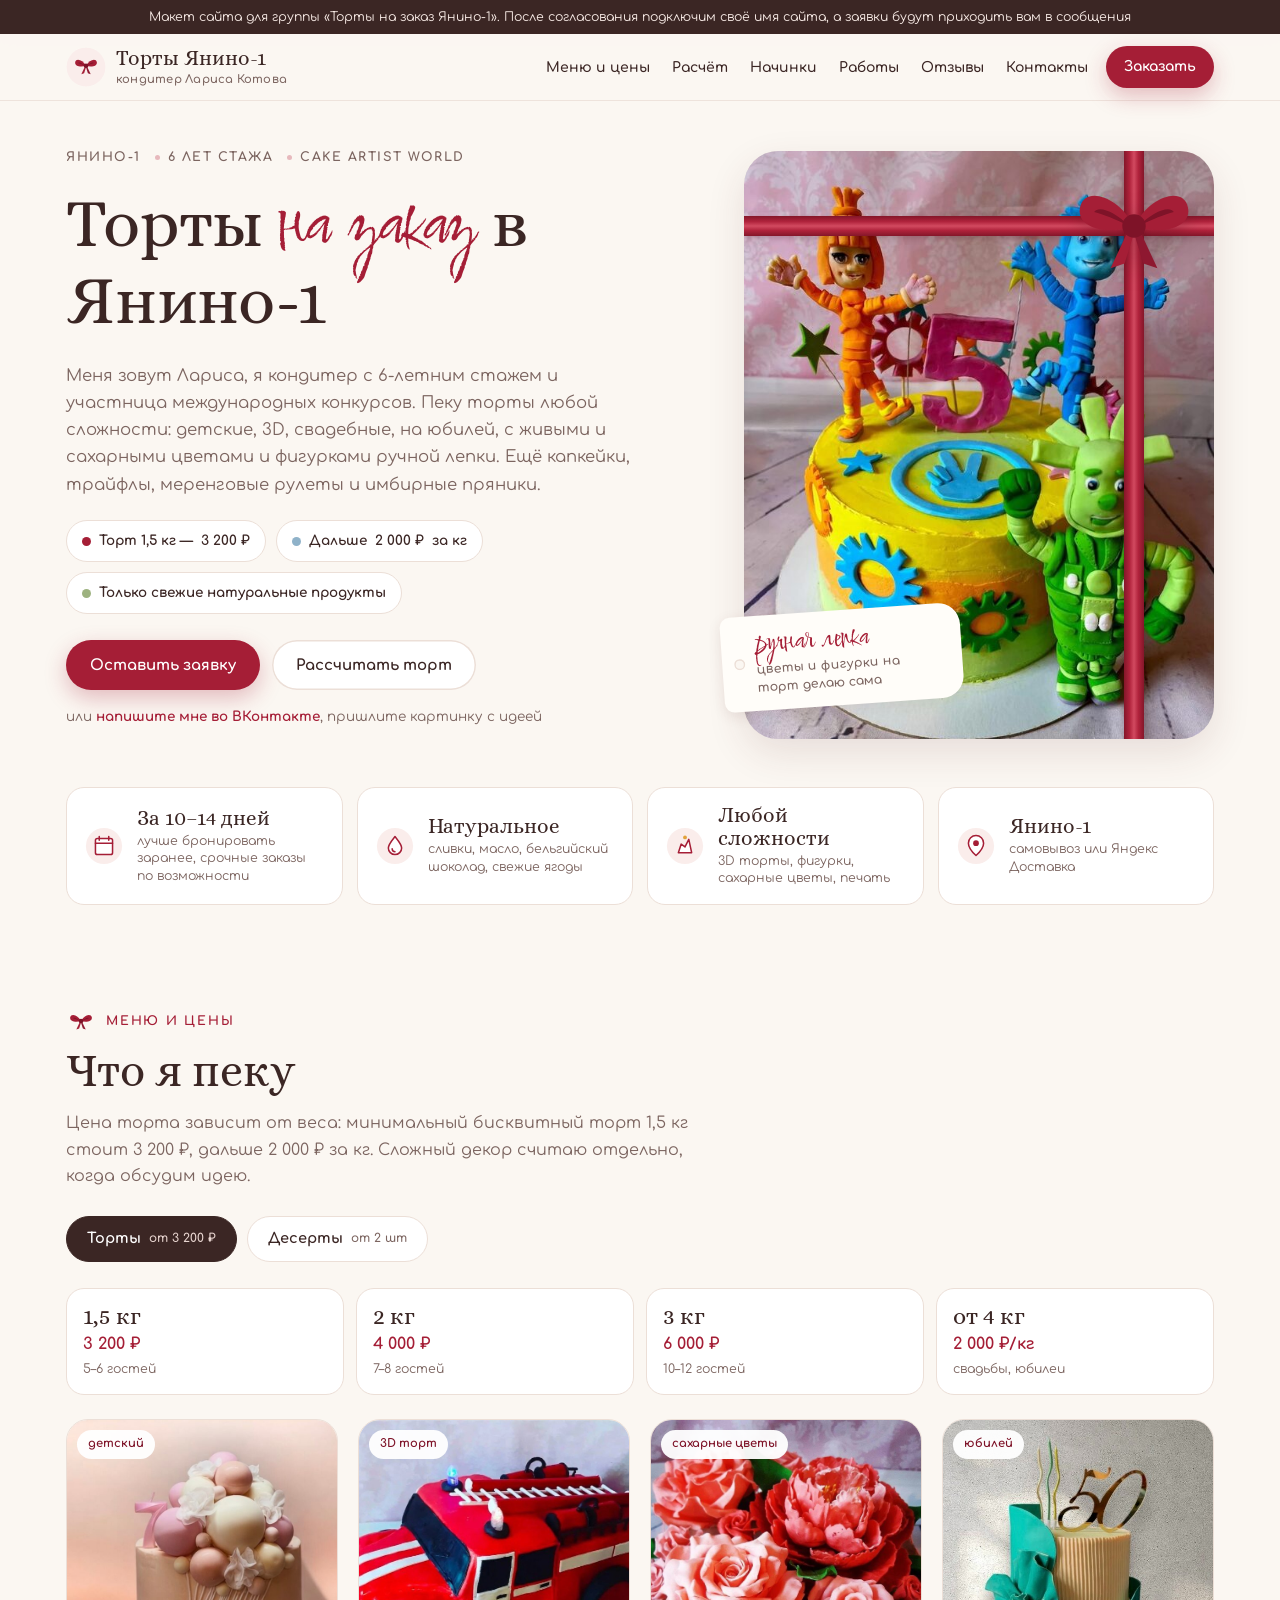
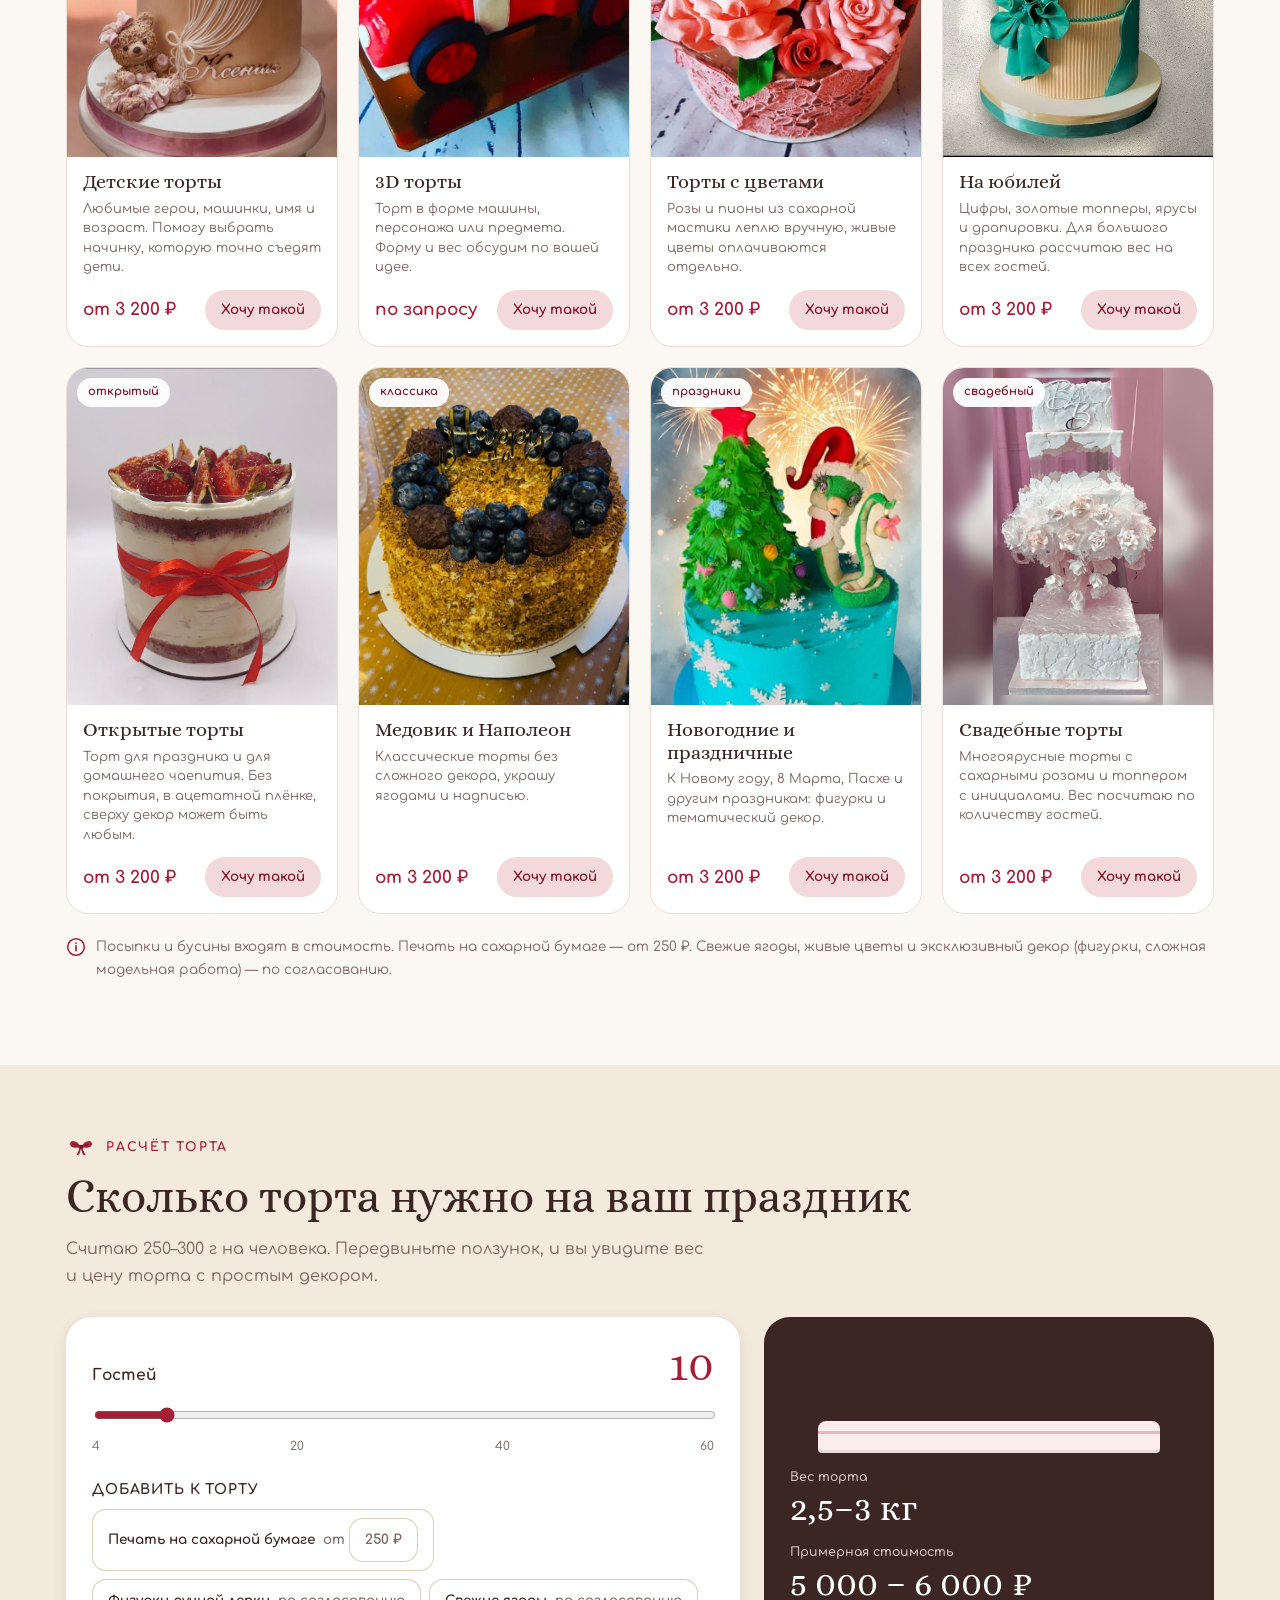
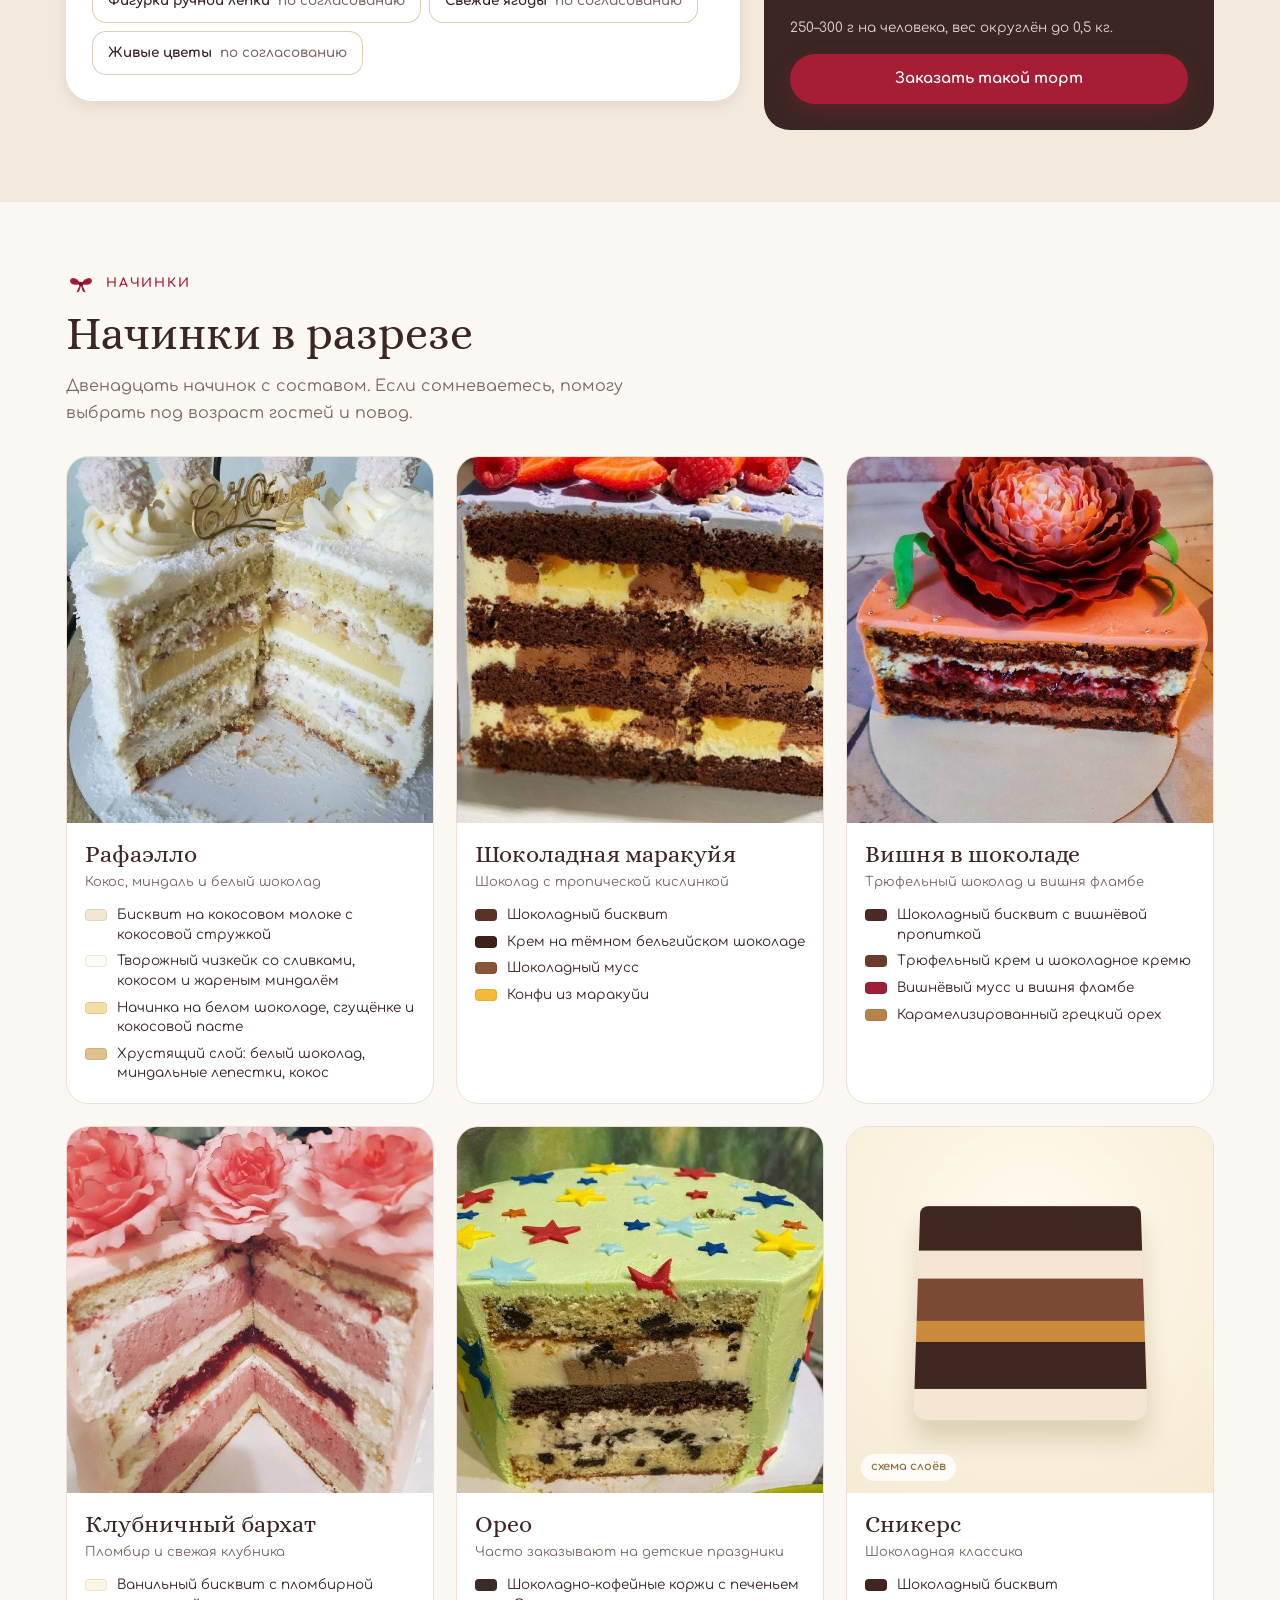
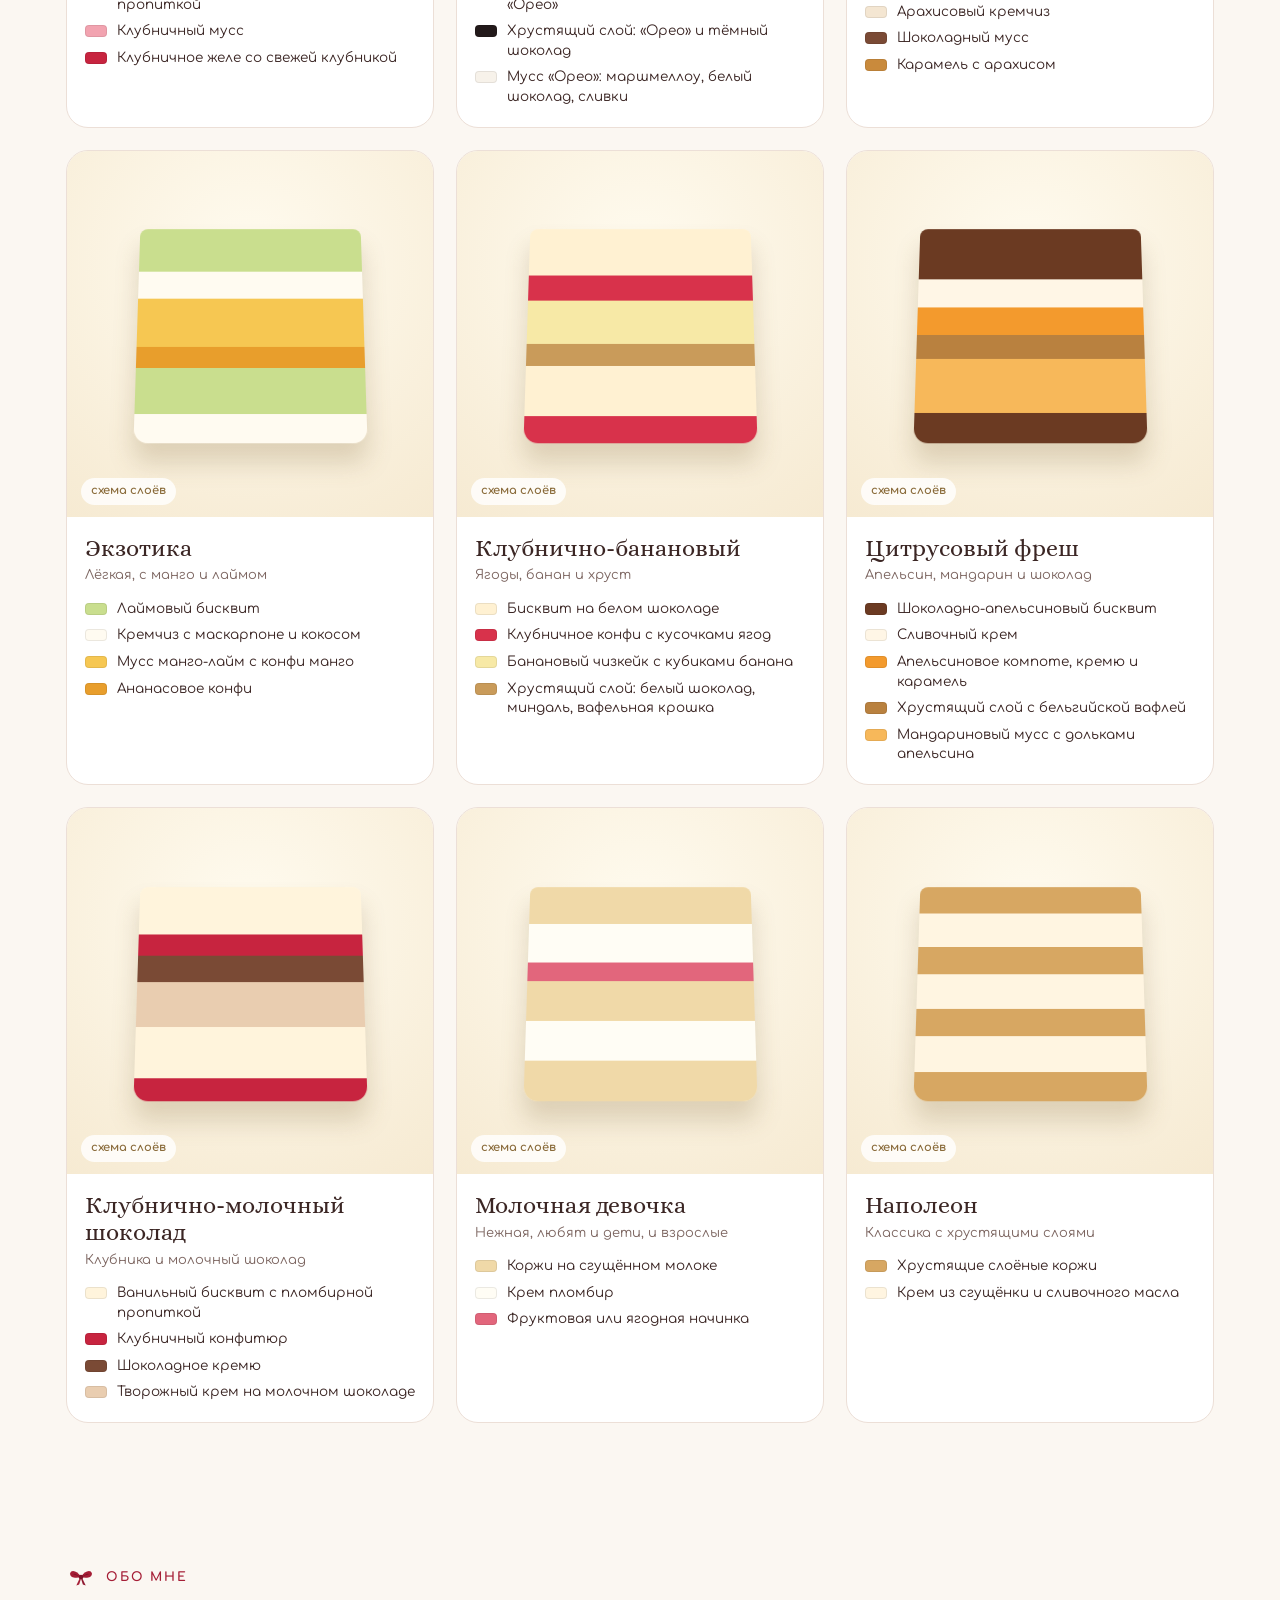
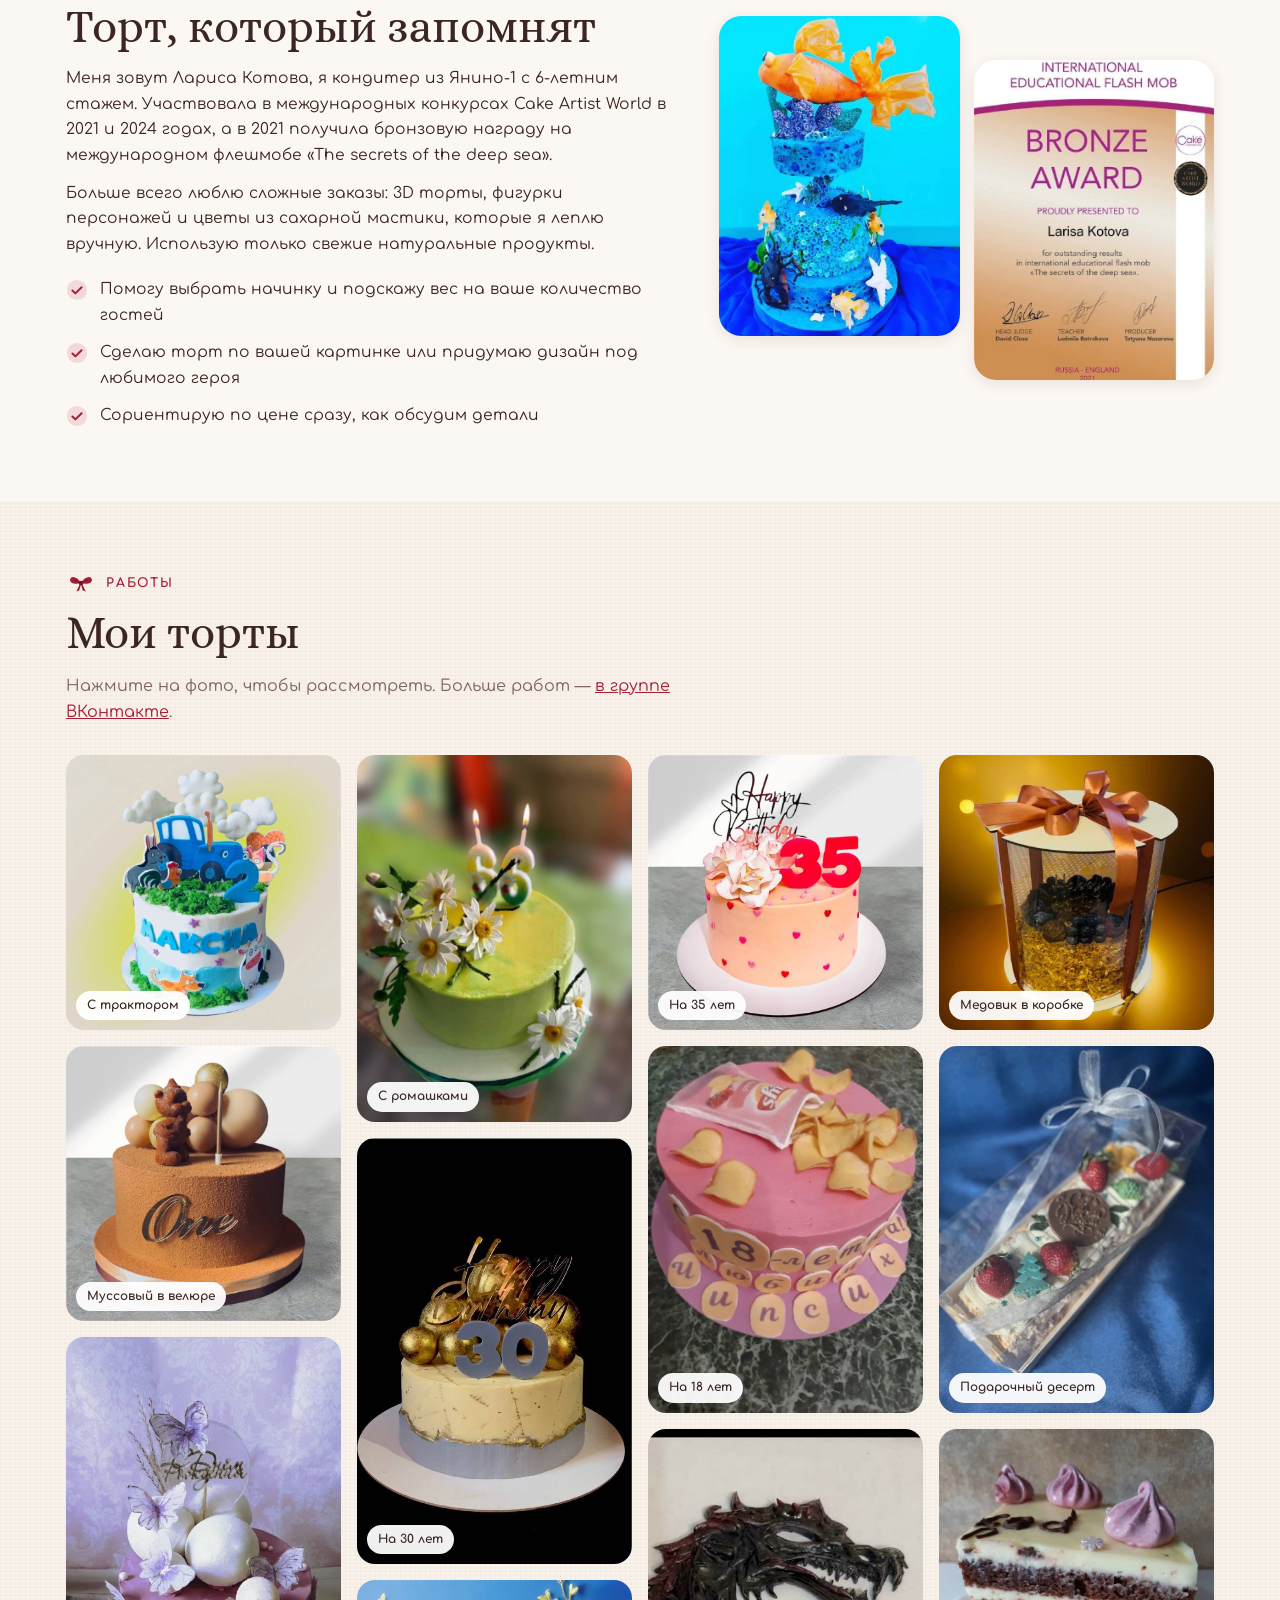
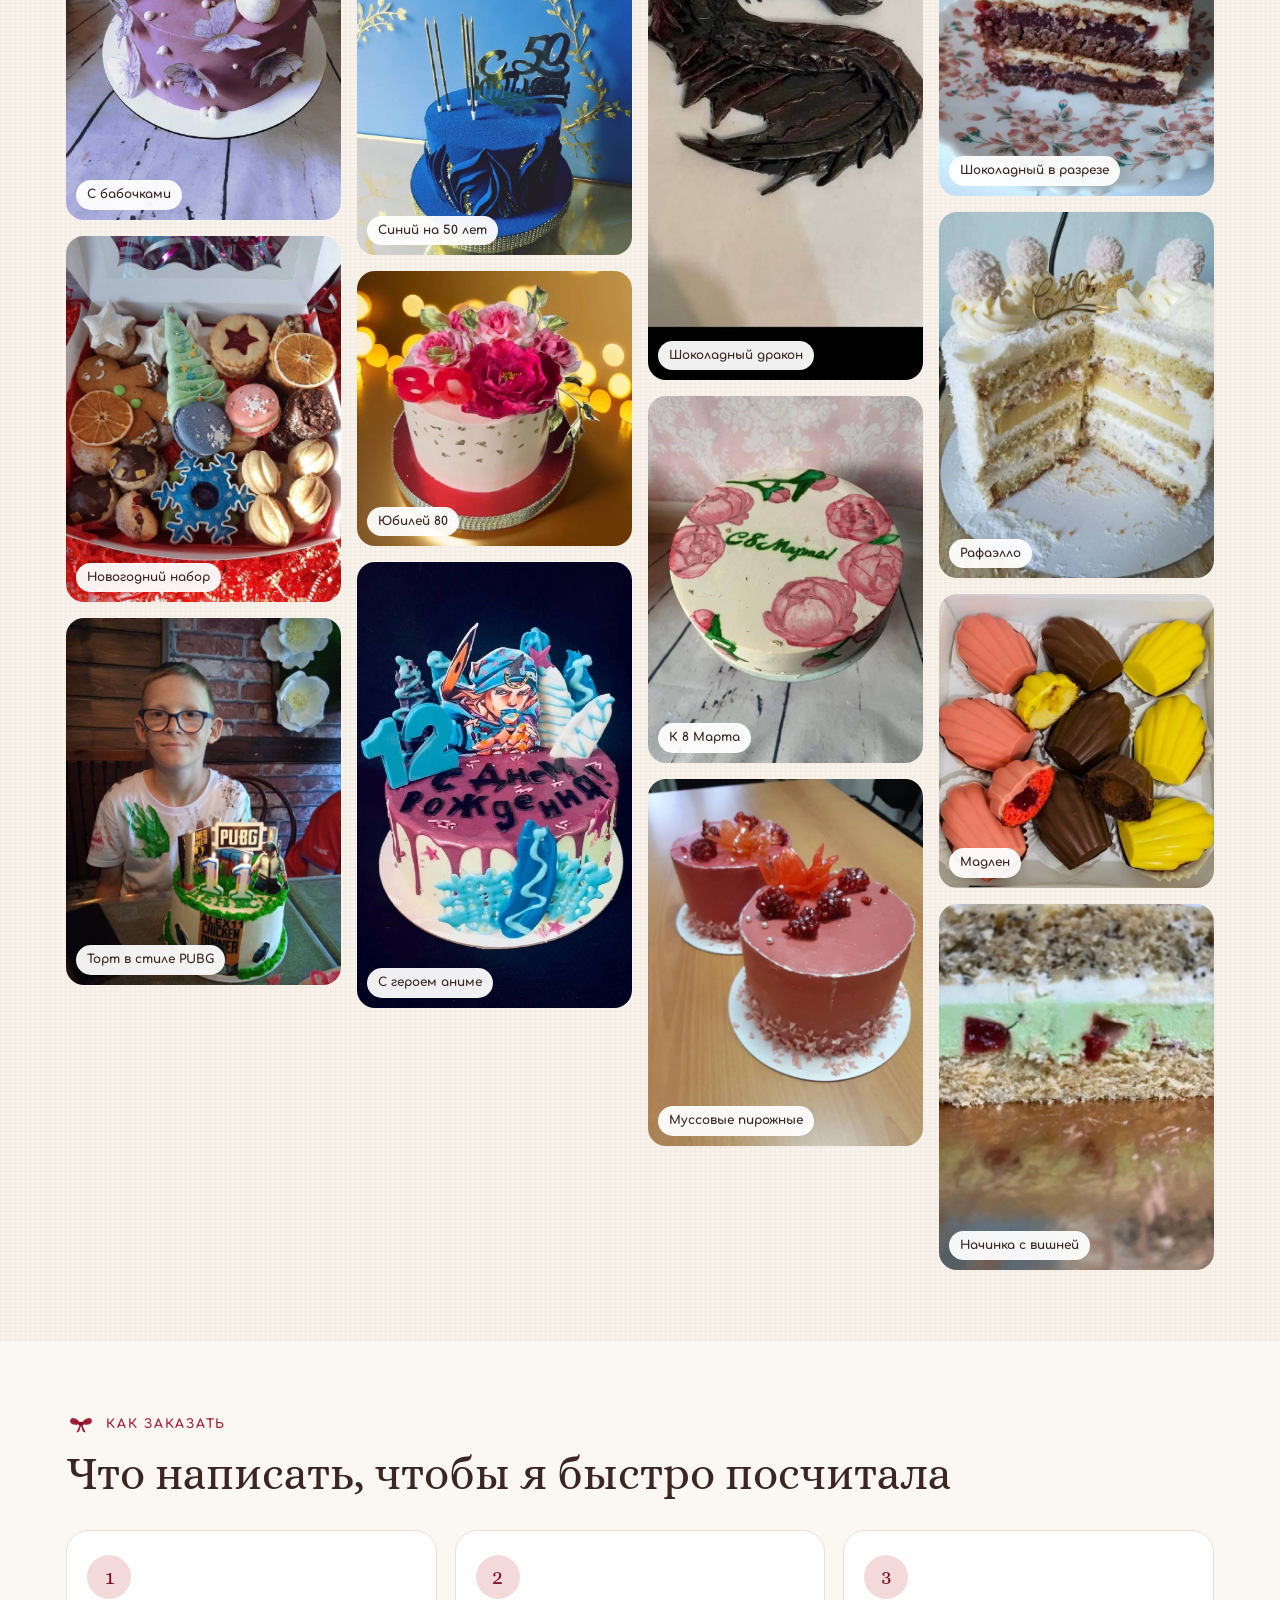
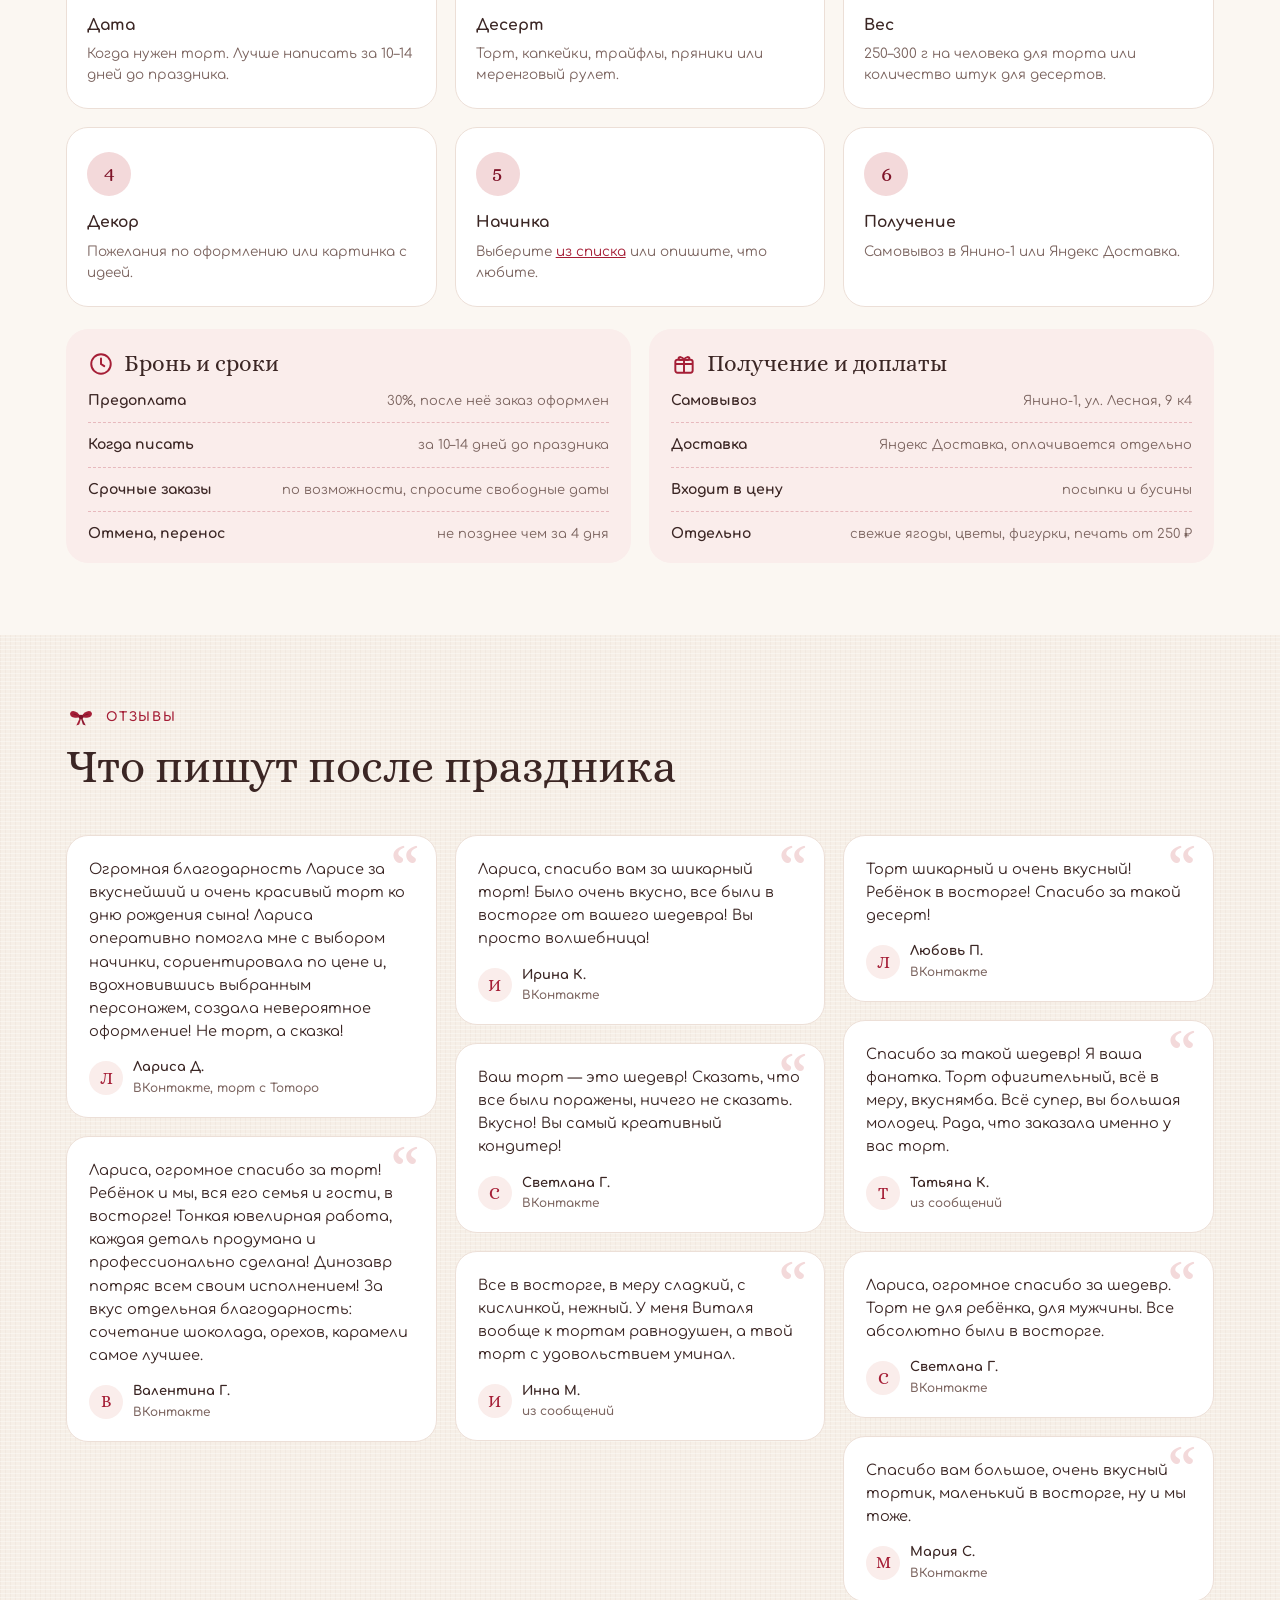
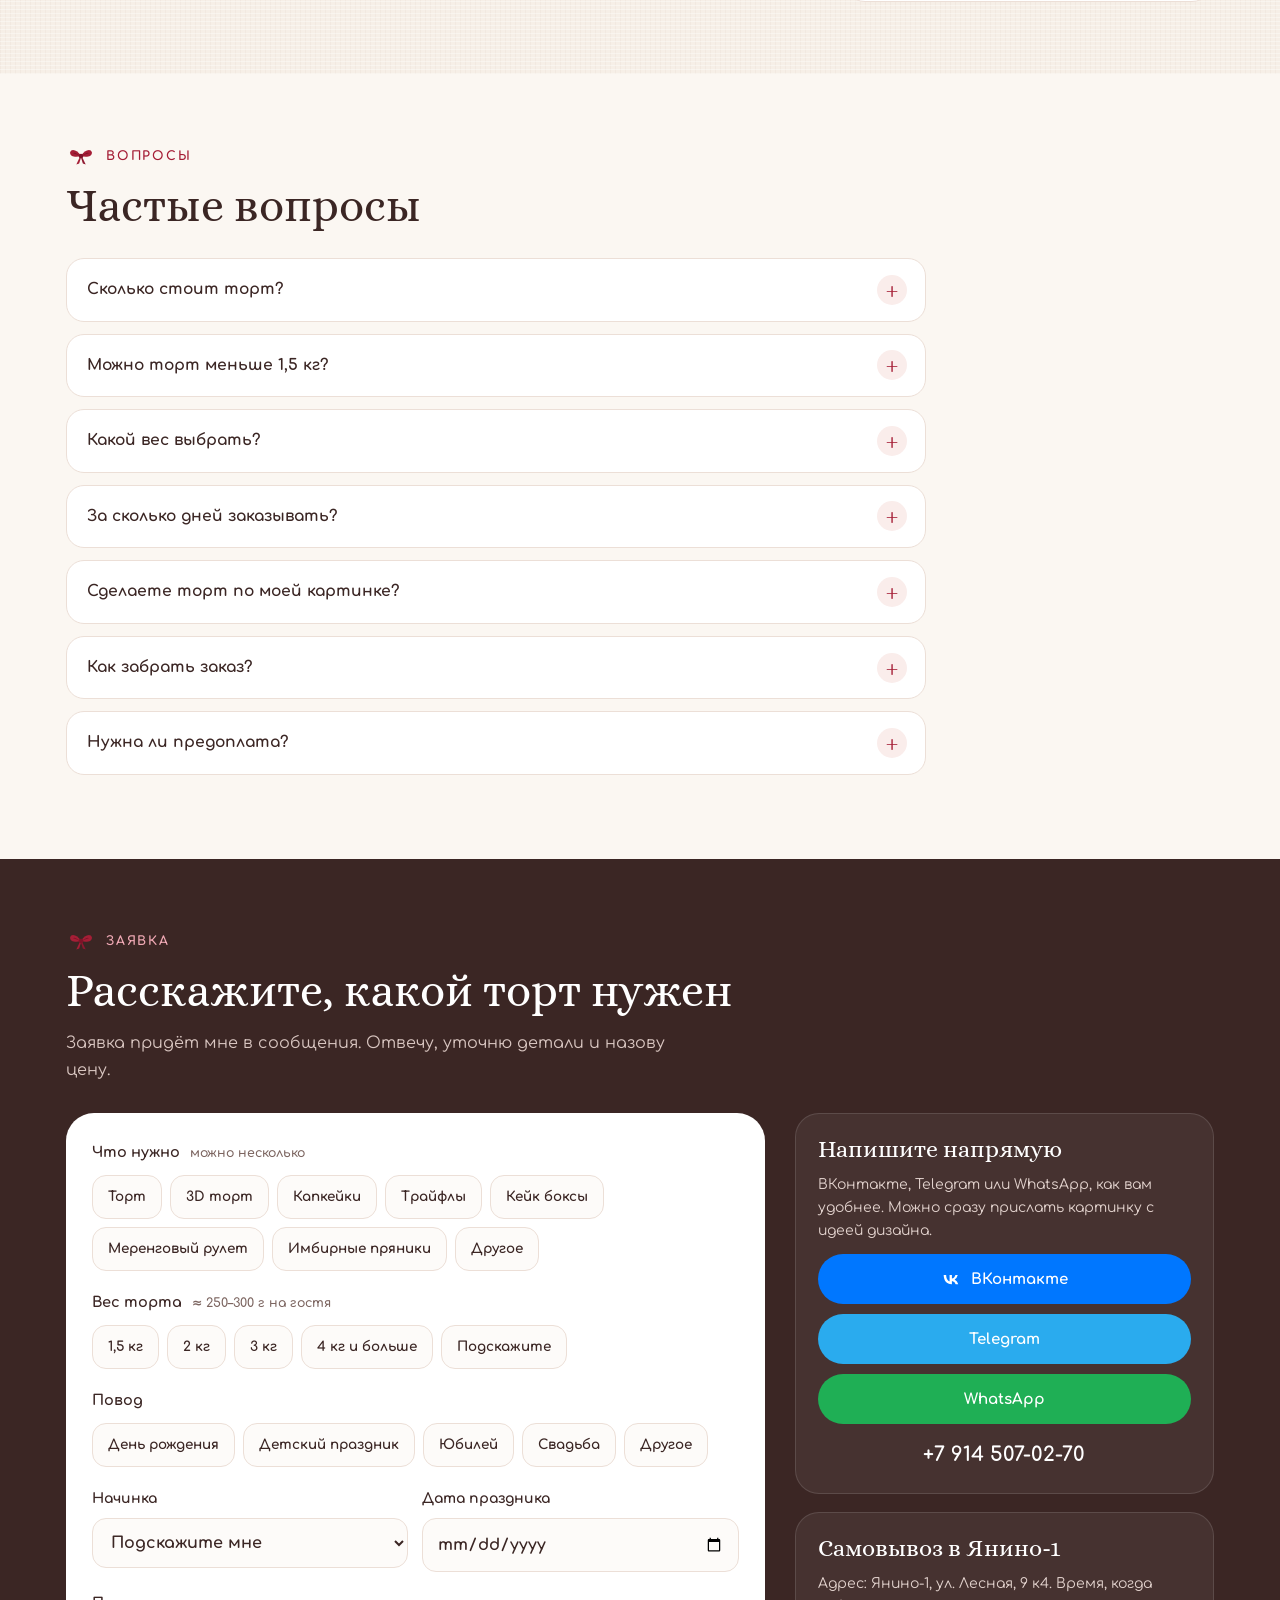
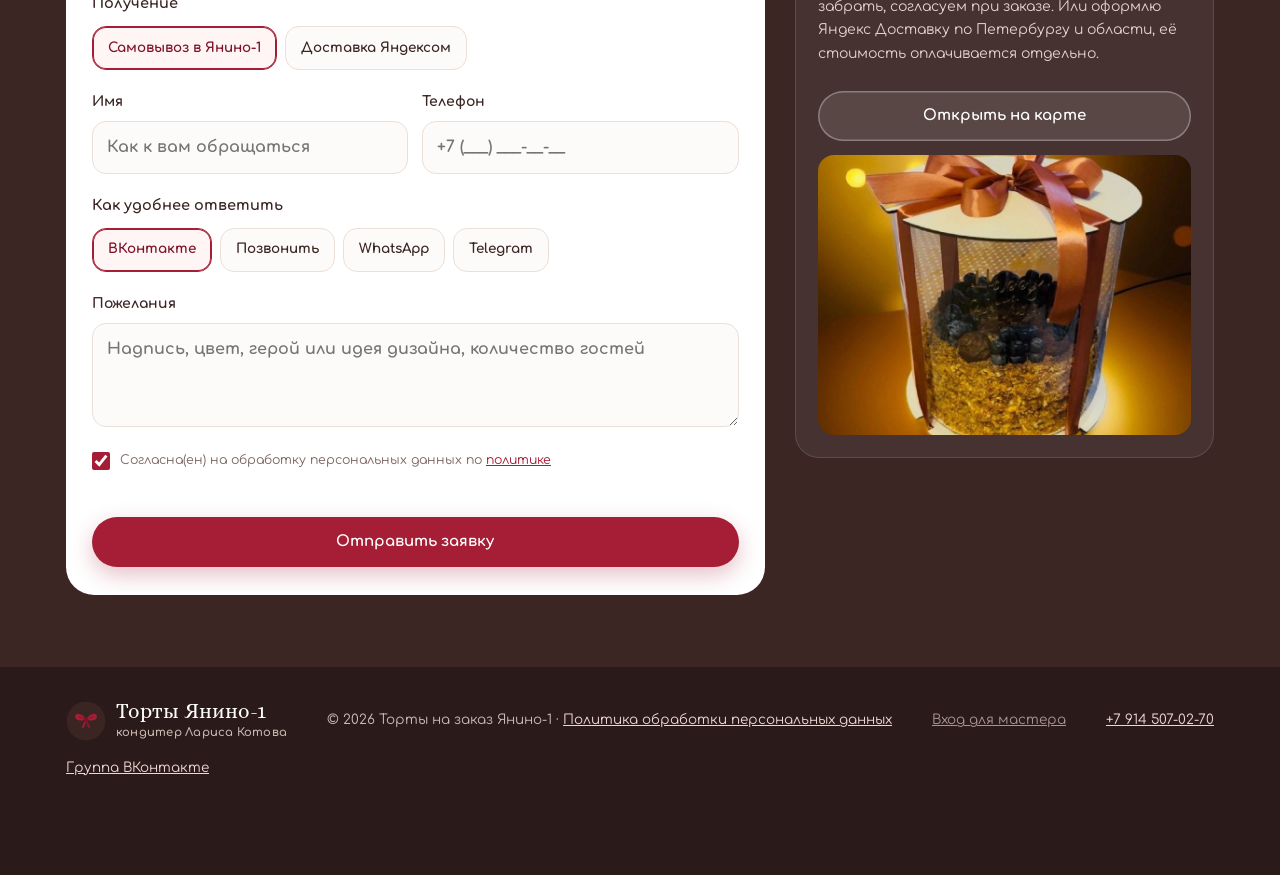
==== index.html @ 38f1fb86 "Полоса режима мастера скрыта у посетителей (display перебивал hidden) Co-Authored-By: Claude Opus 5." ====
<!doctype html>
<html lang="ru">
<head>
<meta charset="utf-8">
<meta name="viewport" content="width=device-width,initial-scale=1">
<title>Торты на заказ в Янино-1 — кондитер Лариса Котова</title>
<meta name="description" content="Торты любой сложности на заказ в Янино-1: детские, 3D, свадебные, с цветами и фигурками ручной лепки. Торт 1,5 кг — 3 200 ₽, дальше 2 000 ₽ за кг. Капкейки, трайфлы, пряники. Самовывоз или Яндекс Доставка.">
<meta name="robots" content="noindex">
<meta name="theme-color" content="#A51E36">
<link rel="icon" href="img/favicon.svg" type="image/svg+xml">
<meta property="og:title" content="Торты на заказ в Янино-1 — Лариса Котова">
<meta property="og:description" content="Торт 1,5 кг — 3 200 ₽, дальше 2 000 ₽ за кг. 3D торты, фигурки и сахарные цветы ручной работы.">
<meta property="og:image" content="https://leonti123.github.io/makety/torty-yanino/img/hero-fixiki.jpg">
<meta property="og:type" content="website">
<link rel="preload" href="fonts/alice-cyrillic-e8c53e.woff2" as="font" type="font/woff2" crossorigin>
<link rel="preload" href="fonts/comfortaa-cyrillic-8c22e4.woff2" as="font" type="font/woff2" crossorigin>
<script>if(!matchMedia("(prefers-reduced-motion: reduce)").matches)document.documentElement.classList.add("anim")</script>
<style>
@font-face{font-family:'Alice';font-style:normal;font-weight:400;font-display:swap;src:url(fonts/alice-cyrillic-e8c53e.woff2) format('woff2');unicode-range:U+0301,U+0400-045F,U+0490-0491,U+04B0-04B1,U+2116}
@font-face{font-family:'Alice';font-style:normal;font-weight:400;font-display:swap;src:url(fonts/alice-latin-ext-6aee69.woff2) format('woff2');unicode-range:U+0100-02BA,U+02BD-02C5,U+02C7-02CC,U+02CE-02D7,U+02DD-02FF,U+0304,U+0308,U+0329,U+1D00-1DBF,U+1E00-1E9F,U+1EF2-1EFF,U+2020,U+20A0-20AB,U+20AD-20C4,U+2113,U+2C60-2C7F,U+A720-A7FF}
@font-face{font-family:'Alice';font-style:normal;font-weight:400;font-display:swap;src:url(fonts/alice-latin-f4f8b4.woff2) format('woff2');unicode-range:U+0000-00FF,U+0131,U+0152-0153,U+02BB-02BC,U+02C6,U+02DA,U+02DC,U+0304,U+0308,U+0329,U+2000-206F,U+20AC,U+2122,U+2191,U+2193,U+2212,U+2215,U+FEFF,U+FFFD}
@font-face{font-family:'Comfortaa';font-style:normal;font-weight:300 700;font-display:swap;src:url(fonts/comfortaa-cyrillic-8c22e4.woff2) format('woff2');unicode-range:U+0301,U+0400-045F,U+0490-0491,U+04B0-04B1,U+2116}
@font-face{font-family:'Comfortaa';font-style:normal;font-weight:300 700;font-display:swap;src:url(fonts/comfortaa-latin-ext-d56eb1.woff2) format('woff2');unicode-range:U+0100-02BA,U+02BD-02C5,U+02C7-02CC,U+02CE-02D7,U+02DD-02FF,U+0304,U+0308,U+0329,U+1D00-1DBF,U+1E00-1E9F,U+1EF2-1EFF,U+2020,U+20A0-20AB,U+20AD-20C4,U+2113,U+2C60-2C7F,U+A720-A7FF}
@font-face{font-family:'Comfortaa';font-style:normal;font-weight:300 700;font-display:swap;src:url(fonts/comfortaa-latin-334b70.woff2) format('woff2');unicode-range:U+0000-00FF,U+0131,U+0152-0153,U+02BB-02BC,U+02C6,U+02DA,U+02DC,U+0304,U+0308,U+0329,U+2000-206F,U+20AC,U+2122,U+2191,U+2193,U+2212,U+2215,U+FEFF,U+FFFD}
@font-face{font-family:'Comforter Brush';font-style:normal;font-weight:400;font-display:swap;src:url(fonts/comforter-brush-cyrillic-1e76e9.woff2) format('woff2');unicode-range:U+0301,U+0400-045F,U+0490-0491,U+04B0-04B1,U+2116}
@font-face{font-family:'Comforter Brush';font-style:normal;font-weight:400;font-display:swap;src:url(fonts/comforter-brush-latin-1a3174.woff2) format('woff2');unicode-range:U+0000-00FF,U+0131,U+0152-0153,U+02BB-02BC,U+02C6,U+02DA,U+02DC,U+0304,U+0308,U+0329,U+2000-206F,U+20AC,U+2122,U+2191,U+2193,U+2212,U+2215,U+FEFF,U+FFFD}
:root{
  --bg:#FBF7F2;--linen:#F6EFE7;--paper:#FFFFFF;--blush:#FAEDEB;--rose:#F3D9DA;--rose-d:#E7B9BD;
  --cherry:#A51E36;--cherry-d:#7E1328;--cherry-l:#C8455C;--ink:#3B2624;--muted:#7C6560;--line:#ECDFD7;
  --pist:#CBD8BB;--sky:#D5E5EE;--kraft:#E2CCA8;--kraft-d:#C9AD82;--gold:#B48B4E;
  --serif:"Alice",Georgia,serif;--sans:"Comfortaa",system-ui,-apple-system,"Segoe UI",Roboto,sans-serif;--script:"Comforter Brush","Alice",cursive;
  --r:22px;--sh:0 14px 38px rgba(91,40,38,.12);--sh2:0 4px 14px rgba(91,40,38,.10)
}
*{box-sizing:border-box}
html{scroll-behavior:smooth;-webkit-text-size-adjust:100%}
body{margin:0;background:var(--bg);color:var(--ink);font:400 15.5px/1.65 var(--sans);overflow-x:hidden}
img{max-width:100%;height:auto;display:block}
a{color:var(--cherry)}
h1,h2,h3{font-family:var(--serif);font-weight:400;line-height:1.12;margin:0}
p{margin:0 0 12px}
button,input,select,textarea{font:inherit;color:inherit}
.wrap{max-width:1180px;margin:0 auto;padding:0 16px}
.sec{padding:72px 0}
.linen{background-color:var(--linen);background-image:repeating-linear-gradient(0deg,rgba(255,255,255,.35) 0 1px,transparent 1px 4px),repeating-linear-gradient(90deg,rgba(160,120,100,.05) 0 1px,transparent 1px 5px)}
.eyebrow{display:inline-flex;align-items:center;gap:10px;font:700 12.5px/1 var(--sans);letter-spacing:.14em;text-transform:uppercase;color:var(--cherry);margin-bottom:14px}
.eyebrow svg{width:30px;height:20px;flex:none}
.h2{font-size:clamp(30px,4.4vw,46px);margin-bottom:14px}
.lead{color:var(--muted);max-width:640px;font-size:16px}
.btn{display:inline-flex;align-items:center;justify-content:center;gap:10px;min-height:50px;padding:0 24px;border-radius:999px;border:0;cursor:pointer;font:700 15px/1 var(--sans);text-decoration:none;transition:transform .15s,box-shadow .15s,background .15s}
.btn:active{transform:scale(.98)}
.btn-red{background:var(--cherry);color:#fff;box-shadow:0 8px 22px rgba(165,30,54,.28)}
.btn-red:hover{background:var(--cherry-d)}
.btn-line{background:#fff;color:var(--ink);box-shadow:inset 0 0 0 1.5px var(--line)}
.btn-line:hover{box-shadow:inset 0 0 0 1.5px var(--cherry);color:var(--cherry)}
.btn-vk{background:#0077FF;color:#fff}
.btn-vk:hover{background:#0065d9}
.btn svg{width:20px;height:20px;flex:none}
.mock{background:var(--ink);color:#F6E9E4;font-size:12.5px;line-height:1.45;text-align:center;padding:8px 16px}

/* header */
.hd{position:sticky;top:0;z-index:40;background:rgba(251,247,242,.92);backdrop-filter:saturate(1.4) blur(10px);-webkit-backdrop-filter:saturate(1.4) blur(10px);border-bottom:1px solid rgba(236,223,215,.8)}
.hd .wrap{display:flex;align-items:center;gap:18px;height:66px}
.logo{display:flex;align-items:center;gap:10px;text-decoration:none;color:var(--ink);margin-right:auto}
.logo svg{width:40px;height:40px;flex:none}
.logo b{display:block;font:400 21px/1 var(--serif)}
.logo small{display:block;font:600 11.5px/1.2 var(--sans);color:var(--muted);margin-top:4px;letter-spacing:.02em}
.nav{display:flex;gap:22px}
.nav a{color:var(--ink);text-decoration:none;font-weight:600;font-size:14px}
.nav a:hover{color:var(--cherry)}
.hd .btn{min-height:42px;padding:0 18px;font-size:14px}
.burger{display:none;width:44px;height:44px;border-radius:12px;border:1.5px solid var(--line);background:#fff;cursor:pointer;align-items:center;justify-content:center}
.burger span,.burger span::before,.burger span::after{display:block;width:18px;height:2px;background:var(--ink);border-radius:2px;position:relative;content:""}
.burger span::before{position:absolute;top:-6px}.burger span::after{position:absolute;top:6px}

/* hero */
.hero{padding:48px 0 34px;position:relative}
.hero .hw{display:grid;grid-template-columns:1.05fr .95fr;gap:56px;align-items:center}
.hero-kick{font:700 12.5px/1.4 var(--sans);letter-spacing:.12em;text-transform:uppercase;color:var(--muted);margin-bottom:18px;display:flex;flex-wrap:wrap;gap:8px 14px}
.hero-kick span{display:inline-flex;align-items:center;gap:8px}
.hero-kick span+span::before{content:"";width:5px;height:5px;border-radius:50%;background:var(--rose-d)}
.hero h1{font-size:clamp(38px,6vw,68px);letter-spacing:-.01em;margin-bottom:24px}
.hero h1 em{font-style:normal;color:var(--cherry);font-family:var(--script);font-size:1.16em;line-height:.85;display:inline-block;padding-right:.04em}
.hero p.lead{font-size:16.5px;margin-bottom:22px}
.chips{display:flex;flex-wrap:wrap;gap:10px;margin-bottom:26px}
.chip{display:inline-flex;align-items:center;gap:8px;background:#fff;border:1.5px solid var(--line);border-radius:999px;padding:9px 15px;font-weight:700;font-size:13.5px}
.chip i{width:9px;height:9px;border-radius:50%;background:var(--cherry);flex:none}
.chip.p i{background:#9DB27F}.chip.s i{background:#8FB2C9}
.cta{display:flex;flex-wrap:wrap;gap:12px;align-items:center}
.cta-note{margin-top:16px;font-size:13.5px;color:var(--muted)}
.cta-note a{font-weight:700;text-decoration:none}
.gift{position:relative;max-width:470px;margin-left:auto;width:100%}
.gift-frame{position:relative;border-radius:34px;overflow:hidden;box-shadow:var(--sh);aspect-ratio:4/5;background:#f0e6e0}
.gift-frame img{width:100%;height:100%;object-fit:cover}
.rib-v,.rib-h{position:absolute;background:linear-gradient(90deg,#841629 0,#B0233C 28%,#D24A60 50%,#B0233C 72%,#841629 100%);box-shadow:0 2px 6px rgba(80,10,25,.25)}
.rib-v{top:0;bottom:0;right:15%;width:20px}
.rib-h{left:0;right:0;top:11%;height:20px;background:linear-gradient(180deg,#841629 0,#B0233C 28%,#D24A60 50%,#B0233C 72%,#841629 100%)}
.bow{position:absolute;width:150px;height:110px;right:calc(15% + 10px);top:calc(11% + 10px);transform:translate(50%,-50%);filter:drop-shadow(0 6px 10px rgba(80,10,25,.28))}
.tag{position:absolute;left:-22px;bottom:34px;background:#FFFDF9;border-radius:10px 22px 22px 10px;padding:14px 20px 14px 34px;box-shadow:var(--sh2);transform:rotate(-4deg);max-width:240px}
.tag::before{content:"";position:absolute;left:12px;top:50%;width:11px;height:11px;margin-top:-6px;border-radius:50%;background:var(--bg);box-shadow:inset 0 0 0 1.5px var(--line)}
.tag b{display:block;font:400 30px/1 var(--script);color:var(--cherry)}
.tag span{display:block;font-size:12.5px;font-weight:600;color:var(--muted);line-height:1.4;margin-top:2px}
.rate{position:absolute;left:16px;top:calc(11% + 36px);display:flex;align-items:center;gap:8px;background:rgba(255,255,255,.94);border-radius:999px;padding:8px 14px 8px 10px;font-size:12.5px;font-weight:700;box-shadow:var(--sh2)}
.rate b{font:400 19px/1 var(--serif);color:var(--cherry)}
.stars{color:#E2A23B;letter-spacing:1px;font-size:12px}
.facts{display:grid;grid-template-columns:repeat(4,1fr);gap:14px;margin-top:46px}
.fact{background:#fff;border:1px solid var(--line);border-radius:18px;padding:16px 18px;display:flex;gap:14px;align-items:center}
.fact svg{width:38px;height:38px;flex:none}
.fact b{display:block;font:400 21px/1.1 var(--serif)}
.fact span{display:block;font-size:12.5px;color:var(--muted);line-height:1.4;margin-top:3px}

/* mother's day */
.mama{background:var(--blush);position:relative;overflow:hidden}
.mama::before{content:"";position:absolute;inset:0;background:radial-gradient(circle at 12% 18%,rgba(255,255,255,.7) 0 120px,transparent 121px),radial-gradient(circle at 92% 86%,rgba(231,185,189,.35) 0 160px,transparent 161px);pointer-events:none}
.mama .wrap{position:relative}
.mama-top{display:flex;flex-wrap:wrap;align-items:end;justify-content:space-between;gap:18px;margin-bottom:28px}
.count{display:inline-flex;align-items:center;gap:12px;background:#fff;border-radius:16px;padding:12px 18px;box-shadow:var(--sh2)}
.count b{font:400 34px/1 var(--serif);color:var(--cherry)}
.count span{font-size:13px;font-weight:600;color:var(--muted);line-height:1.35}
.mgrid{display:grid;grid-template-columns:repeat(3,1fr);gap:20px}
.mcard{background:#fff;border-radius:var(--r);overflow:hidden;box-shadow:var(--sh2);display:flex;flex-direction:column}
.mcard img{aspect-ratio:1/1;object-fit:cover;width:100%;height:auto}
.mcard>div{padding:16px 18px 18px;display:flex;flex-direction:column;flex:1}
.mcard h3{font-size:22px;margin-bottom:6px}
.mcard p{font-size:13.5px;color:var(--muted);flex:1}
.mcard .row{display:flex;align-items:center;justify-content:space-between;gap:10px;margin-top:6px}
.price{font:700 17px/1 var(--sans);color:var(--cherry);white-space:nowrap}
.want{border:0;background:var(--rose);color:var(--cherry-d);border-radius:999px;min-height:40px;padding:0 16px;font-weight:700;font-size:13.5px;cursor:pointer}
.want:hover{background:var(--cherry);color:#fff}
.btn.btn-red.want{background:var(--cherry);color:#fff;min-height:50px;padding:0 24px;font-size:15px}
.btn.btn-red.want:hover{background:var(--cherry-d)}

/* catalog */
.tabs{display:flex;flex-wrap:wrap;gap:10px;margin:26px 0 26px}
.tab{border:1.5px solid var(--line);background:#fff;border-radius:999px;min-height:46px;padding:0 20px;font-weight:700;font-size:14.5px;cursor:pointer;display:inline-flex;align-items:center;gap:8px}
.tab small{font-size:12px;color:var(--muted);font-weight:600}
.tab[aria-selected=true]{background:var(--ink);color:#fff;border-color:var(--ink)}
.tab[aria-selected=true] small{color:#E9D6D1}
.grid{display:grid;grid-template-columns:repeat(4,1fr);gap:20px}
.card{background:#fff;border-radius:var(--r);overflow:hidden;border:1px solid var(--line);display:flex;flex-direction:column;transition:box-shadow .2s,transform .2s}
.card:hover{box-shadow:var(--sh);transform:translateY(-2px)}
.card .ph{position:relative;aspect-ratio:4/5;background:#f2ebe5;overflow:hidden}
.card .ph img{position:absolute;inset:0;width:100%;height:100%;object-fit:cover}
.card .badge{position:absolute;left:10px;top:10px;background:rgba(255,255,255,.95);border-radius:999px;padding:5px 11px;font-size:11.5px;font-weight:700;color:var(--cherry-d)}
.card .bd{padding:14px 16px 16px;display:flex;flex-direction:column;flex:1}
.card h3{font-size:20px;margin-bottom:6px}
.card p{font-size:13px;color:var(--muted);line-height:1.5;flex:1;margin-bottom:12px}
.card .row{display:flex;align-items:center;justify-content:space-between;gap:8px}
.panel[hidden]{display:none}
.note{margin-top:22px;font-size:13.5px;color:var(--muted);display:flex;gap:10px;align-items:flex-start}
.note svg{width:20px;height:20px;flex:none;margin-top:1px}

/* bento constructor */
.bento{background:#F3E9DD;position:relative}
.bgrid{display:grid;grid-template-columns:.95fr 1.05fr;grid-template-areas:"stage top" "stage ctl";column-gap:48px;row-gap:22px;align-items:start;margin-top:28px}
.btop{grid-area:top}
.bgrid .ctl{grid-area:ctl}
.stage{grid-area:stage;position:sticky;top:90px;background:radial-gradient(circle at 50% 40%,#fff 0,#FBF4EC 60%,#F1E3D3 100%);border-radius:30px;padding:30px 22px 26px;box-shadow:inset 0 0 0 1px rgba(201,173,130,.35)}
.box{position:relative;width:min(100%,380px);margin:0 auto;aspect-ratio:1/1.12}
.lid{position:absolute;left:3%;right:3%;top:2%;height:30%;background:linear-gradient(180deg,#CFB386,#E4CFAC);border-radius:30px 30px 10px 10px;box-shadow:inset 0 -8px 14px rgba(120,90,50,.18),inset 0 0 0 8px rgba(255,255,255,.14);transform:perspective(700px) rotateX(32deg);transform-origin:50% 100%}
.lid::after{content:"";position:absolute;left:12%;right:12%;bottom:18%;height:6px;border-radius:6px;background:rgba(150,115,70,.22)}
.base{position:absolute;left:0;right:0;bottom:0;height:80%;background:linear-gradient(180deg,#E9D6B6,#DDC59E);border-radius:30px;box-shadow:0 20px 34px rgba(110,80,50,.22),inset 0 0 0 10px rgba(255,255,255,.18);display:flex;align-items:center;justify-content:center}
.base::before{content:"";position:absolute;inset:7%;border-radius:22px;background:linear-gradient(180deg,#F2E5CF,#EAD9BC);box-shadow:inset 0 6px 14px rgba(110,80,50,.18)}
.cake{--cream:#FFFDF8;--pipe:#FFFFFF;--txt:#A51E36;position:relative;width:76%;aspect-ratio:1;border-radius:50%;background:radial-gradient(circle at 42% 36%,rgba(255,255,255,.55),transparent 55%),var(--cream);box-shadow:0 10px 18px rgba(90,60,40,.22),inset 0 -6px 12px rgba(0,0,0,.06);transition:background-color .3s}
.cake::before{content:"";position:absolute;inset:3.5%;border-radius:50%;border:9px dotted var(--pipe);filter:drop-shadow(0 1px 1px rgba(0,0,0,.12))}
.cake .ins{position:absolute;inset:22% 14%;display:flex;align-items:center;justify-content:center;text-align:center;font-family:var(--script);color:var(--txt);line-height:.95;word-break:break-word;transition:color .3s}
.cake .dec{position:absolute;inset:0}
.cake .dec svg{position:absolute;width:7%;height:7%}
.cake .photo{position:absolute;left:30%;top:13%;width:40%;aspect-ratio:1;border-radius:14px;background:repeating-linear-gradient(45deg,#E9E1F0 0 8px,#F4EEF8 8px 16px);border:3px solid #fff;box-shadow:0 3px 8px rgba(0,0,0,.12);display:none;align-items:center;justify-content:center;flex-direction:column;font:700 10px/1.2 var(--sans);color:#8A7B97}
.cake .photo svg{width:34%;height:34%}
.cake.has-photo .photo{display:flex}
.cake.has-photo .ins{inset:56% 14% 12%}
.stage-cap{text-align:center;margin-top:20px;font-size:13px;color:var(--muted)}
.ctl{display:grid;gap:22px}
.ctl h3,.btop h3{font:700 14px/1.3 var(--sans);letter-spacing:.06em;text-transform:uppercase;margin-bottom:10px;color:var(--ink);display:flex;justify-content:space-between;gap:10px}
.ctl h3 small,.btop h3 small{text-transform:none;letter-spacing:0;font-weight:600;color:var(--muted)}
.inp{width:100%;min-height:52px;border-radius:14px;border:1.5px solid var(--kraft-d);background:#fff;padding:0 16px;font-size:16px;outline:none}
.inp:focus{border-color:var(--cherry);box-shadow:0 0 0 4px rgba(165,30,54,.1)}
.opts{display:flex;flex-wrap:wrap;gap:8px}
.opt{position:relative}
.opt input{position:absolute;opacity:0;width:1px;height:1px;left:0;top:0;margin:0}
.opt span{display:inline-flex;align-items:center;gap:8px;min-height:44px;padding:8px 15px;border-radius:14px;background:#fff;border:1.5px solid rgba(201,173,130,.6);font-weight:700;font-size:13.5px;cursor:pointer;line-height:1.25}
.opt span em{font-style:normal;color:var(--muted);font-weight:600}
.opt input:checked+span{border-color:var(--cherry);background:#FFF5F5;box-shadow:inset 0 0 0 1px var(--cherry);color:var(--cherry-d)}
.opt input:focus-visible+span{outline:3px solid rgba(165,30,54,.35);outline-offset:2px}
.sw span{padding:6px 14px 6px 6px;border-radius:999px}
.sw span i{width:28px;height:28px;border-radius:50%;box-shadow:inset 0 0 0 1.5px rgba(0,0,0,.08)}
.fill-hint{font-size:13px;color:var(--muted);margin-top:10px;min-height:20px}
.month{display:flex;gap:12px;align-items:flex-start;background:#fff;border-radius:16px;padding:14px 16px;border:1.5px dashed var(--kraft-d);cursor:pointer}
.month input{width:20px;height:20px;accent-color:var(--cherry);margin-top:2px;flex:none}
.month b{display:block;font-size:14px}
.month span{display:block;font-size:12.5px;color:var(--muted)}
.total{display:flex;flex-wrap:wrap;align-items:center;justify-content:space-between;gap:14px;background:var(--ink);color:#fff;border-radius:20px;padding:16px 16px 16px 22px}
.total small{display:block;font-size:12px;color:#D9C6C1;font-weight:600}
.total b{font:400 32px/1.1 var(--serif)}

/* fillings */
.fgrid{display:grid;grid-template-columns:repeat(3,1fr);gap:22px;margin-top:30px}
.fcard{background:#fff;border-radius:var(--r);overflow:hidden;border:1px solid var(--line);display:flex;flex-direction:column}
.fcard .ph{aspect-ratio:1;position:relative;background:#f3ece6;overflow:hidden}
.fcard .ph img{position:absolute;inset:0;width:100%;height:100%;object-fit:cover}
.fcard .bd{padding:18px 18px 20px}
.fcard h3{font-size:24px;margin-bottom:4px}
.fcard .sub{font-size:13px;color:var(--muted);margin-bottom:12px}
.layers{list-style:none;margin:0;padding:0;display:grid;gap:7px}
.layers li{display:flex;gap:10px;align-items:flex-start;font-size:13.5px;line-height:1.45}
.layers li i{width:22px;height:12px;border-radius:4px;flex:none;margin-top:4px;box-shadow:inset 0 0 0 1px rgba(0,0,0,.08)}
.slice{position:absolute;inset:0;display:flex;align-items:center;justify-content:center;background:radial-gradient(circle at 50% 30%,#FFFBEF,#F6EAD2)}
.slice .s{width:62%;aspect-ratio:1.05;display:flex;flex-direction:column;border-radius:8px 8px 14px 14px;overflow:hidden;box-shadow:0 18px 24px rgba(120,90,40,.22);transform:perspective(500px) rotateX(8deg)}
.slice .s i{display:block}
.slice .lbl{position:absolute;left:14px;bottom:12px;font-size:11.5px;font-weight:700;color:#8A6B3A;background:rgba(255,255,255,.8);border-radius:999px;padding:4px 10px}
.more{margin-top:34px;background:#fff;border-radius:var(--r);border:1px solid var(--line);padding:26px 24px}
.more h3{font-size:26px;margin-bottom:6px}
.mlist{display:grid;grid-template-columns:repeat(3,1fr);gap:18px 26px;margin-top:20px}
.mi{display:flex;gap:14px;align-items:flex-start}
.mi img,.mi .dot{width:64px;height:64px;border-radius:50%;object-fit:cover;flex:none;border:3px solid #fff;box-shadow:0 0 0 1.5px var(--line)}
.mi .dot{display:flex;align-items:center;justify-content:center;font:400 26px/1 var(--script);color:var(--cherry);background:var(--blush)}
.mi b{display:block;font-size:14.5px;margin-bottom:2px}
.mi span{display:block;font-size:12.5px;color:var(--muted);line-height:1.45}

/* monthly bento */
.malysh .wrap{display:grid;grid-template-columns:.9fr 1.1fr;gap:48px;align-items:center}
.story{background:#fff;border-radius:28px;padding:30px 28px;box-shadow:var(--sh2);position:relative}
.story::after{content:"";position:absolute;right:26px;top:-16px;width:58px;height:36px;background:url("data:image/svg+xml,%3Csvg xmlns='http://www.w3.org/2000/svg' viewBox='0 0 64 40'%3E%3Cpath d='M32 20C25 7 11 3 9 12c-2 9 12 12 23 8z' fill='%23A51E36'/%3E%3Cpath d='M32 20c7-13 21-17 23-8 2 9-12 12-23 8z' fill='%23A51E36'/%3E%3Cpath d='M30 21l-8 17 6-2 4-13z' fill='%23A51E36'/%3E%3Cpath d='M34 21l8 17-6-2-4-13z' fill='%238E1830'/%3E%3Ccircle cx='32' cy='20' r='5' fill='%237E1328'/%3E%3C/svg%3E") center/contain no-repeat}
.story q{display:block;font:400 21px/1.45 var(--serif);quotes:none;margin-bottom:16px}
.offer{display:flex;align-items:baseline;gap:12px;flex-wrap:wrap;margin:18px 0 20px}
.offer b{font:400 44px/1 var(--serif);color:var(--cherry)}
.offer s{color:var(--muted);font-size:18px}
.offer span{font-size:13.5px;color:var(--muted);font-weight:600}
.months{display:grid;grid-template-columns:repeat(3,1fr);gap:16px;counter-reset:m}
.mon{position:relative;border-radius:50%;aspect-ratio:1;overflow:visible}
.mon img{width:100%;height:100%;object-fit:cover;border-radius:50%;border:5px solid #fff;box-shadow:var(--sh2)}
.mon span{position:absolute;left:50%;bottom:-6px;transform:translateX(-50%);background:var(--cherry);color:#fff;font-weight:700;font-size:12px;border-radius:999px;padding:5px 12px;white-space:nowrap}
.mon.y span{background:var(--ink)}

/* about */
.about .wrap{display:grid;grid-template-columns:1.1fr .9fr;gap:48px;align-items:center}
.ab-ph{display:grid;grid-template-columns:1fr 1fr;gap:14px}
.ab-ph img{border-radius:22px;aspect-ratio:3/4;object-fit:cover;width:100%;box-shadow:var(--sh2)}
.ab-ph img:nth-child(2){margin-top:44px}
.ticks{list-style:none;padding:0;margin:20px 0 0;display:grid;gap:12px}
.ticks li{display:flex;gap:12px;align-items:flex-start}
.ticks li svg{width:22px;height:22px;flex:none;margin-top:2px}

/* gallery */
.gal{columns:4 240px;column-gap:16px;margin-top:30px}
.gal button{display:block;width:100%;margin:0 0 16px;padding:0;border:0;border-radius:18px;overflow:hidden;cursor:zoom-in;background:#efe6df;break-inside:avoid;position:relative}
.gal img{width:100%;height:auto;transition:transform .4s}
.gal button:hover img{transform:scale(1.04)}
.gal button span{position:absolute;left:10px;bottom:10px;background:rgba(255,255,255,.94);border-radius:999px;padding:5px 11px;font-size:12px;font-weight:700;color:var(--ink);text-align:left}
dialog.lb{border:0;padding:0;background:transparent;max-width:min(92vw,720px);width:100%}
dialog.lb::backdrop{background:rgba(40,22,20,.82)}
dialog.lb .in{display:block;position:relative;background:#fff;border-radius:22px;overflow:hidden}
dialog.lb img{width:100%;max-height:78vh;object-fit:contain;background:#f6f0eb}
dialog.lb p{padding:12px 18px 14px;margin:0;font-weight:700}
dialog.lb .x{position:absolute;right:10px;top:10px;width:44px;height:44px;border-radius:50%;border:0;background:rgba(255,255,255,.95);font-size:24px;line-height:1;cursor:pointer}

/* how to order */
.steps{display:grid;grid-template-columns:repeat(4,1fr);gap:18px;margin-top:30px;counter-reset:st}
.step{background:#fff;border-radius:var(--r);padding:24px 20px 22px;border:1px solid var(--line);position:relative}
.step::before{counter-increment:st;content:counter(st);display:flex;align-items:center;justify-content:center;width:44px;height:44px;border-radius:50%;background:var(--rose);color:var(--cherry-d);font:400 22px/1 var(--serif);margin-bottom:14px}
.step b{display:block;font-size:15.5px;margin-bottom:6px}
.step span{font-size:13.5px;color:var(--muted);line-height:1.55;display:block}
.terms{display:grid;grid-template-columns:repeat(2,1fr);gap:18px;margin-top:22px}
.term{background:var(--blush);border-radius:var(--r);padding:22px 22px 18px}
.term h3{font-size:23px;margin-bottom:12px;display:flex;align-items:center;gap:10px}
.term h3 svg{width:26px;height:26px}
.tl{list-style:none;padding:0;margin:0;display:grid;gap:10px}
.tl li{display:grid;grid-template-columns:1fr auto;gap:12px;align-items:baseline;border-bottom:1px dashed var(--rose-d);padding-bottom:10px;font-size:14px}
.tl li:last-child{border:0;padding-bottom:0}
.tl li b{font-weight:700}
.tl li span{color:var(--muted);font-size:13px;text-align:right}

/* reviews */
.rv-top{display:flex;flex-wrap:wrap;gap:20px;align-items:end;justify-content:space-between}
.score{display:flex;align-items:center;gap:14px;background:#fff;border-radius:18px;padding:14px 20px;border:1px solid var(--line);text-decoration:none;color:var(--ink)}
.score b{font:400 40px/1 var(--serif);color:var(--cherry)}
.score span{font-size:13px;font-weight:600;color:var(--muted);line-height:1.4}
.rgrid{columns:3 300px;column-gap:18px;margin-top:28px}
.rcard{break-inside:avoid;background:#fff;border-radius:var(--r);padding:22px 22px 18px;border:1px solid var(--line);margin:0 0 18px;position:relative}
.rcard::before{content:"“";position:absolute;right:18px;top:4px;font:400 64px/1 var(--serif);color:var(--rose)}
.rcard p{font-size:14.5px;line-height:1.6;margin-bottom:14px}
.rcard .who{display:flex;align-items:center;gap:10px;font-size:13px;font-weight:700}
.rcard .who i{width:34px;height:34px;border-radius:50%;background:var(--blush);display:flex;align-items:center;justify-content:center;font:400 17px/1 var(--serif);font-style:normal;color:var(--cherry)}
.rcard .who small{display:block;font-weight:600;color:var(--muted);font-size:12px}

/* faq */
.faq{max-width:860px;margin-top:26px}
.faq details{background:#fff;border-radius:18px;border:1px solid var(--line);margin-bottom:12px;overflow:hidden}
.faq summary{list-style:none;cursor:pointer;padding:18px 54px 18px 20px;font-weight:700;font-size:15.5px;position:relative}
.faq summary::-webkit-details-marker{display:none}
.faq summary::after{content:"+";position:absolute;right:18px;top:50%;transform:translateY(-50%);width:30px;height:30px;border-radius:50%;background:var(--blush);color:var(--cherry);display:flex;align-items:center;justify-content:center;font:400 22px/1 var(--serif)}
.faq details[open] summary::after{content:"–"}
.faq details p{padding:0 20px 18px;margin:0;color:var(--muted);font-size:14.5px}

/* order form */
.order{background:var(--ink);color:#fff;position:relative;overflow:hidden}
.order .eyebrow{color:#F0A9B5}
.order .lead{color:#D9C6C1}
.ogrid{display:grid;grid-template-columns:1.25fr .75fr;gap:30px;margin-top:30px;align-items:start}
form.fl{background:#fff;color:var(--ink);border-radius:28px;padding:28px 26px}
.fl fieldset{border:0;padding:0;margin:0 0 20px;min-width:0}
.fl legend{font-weight:700;font-size:14.5px;margin-bottom:10px;padding:0}
.fl legend small{font-weight:600;color:var(--muted);font-size:12.5px;margin-left:6px}
.fl .two{display:grid;grid-template-columns:1fr 1fr;gap:14px;margin-bottom:20px}
.fl label.f{display:block;font-weight:700;font-size:14px}
.fl label.f>span{display:block;margin-bottom:8px}
.fl input:not([type=checkbox]):not([type=radio]),.fl select,.fl textarea{width:100%;min-height:50px;border-radius:14px;border:1.5px solid var(--line);background:#FDFBF9;padding:12px 14px;font-size:16px;outline:none}
.fl textarea{min-height:104px;resize:vertical}
.fl input:focus,.fl select:focus,.fl textarea:focus{border-color:var(--cherry);box-shadow:0 0 0 4px rgba(165,30,54,.1)}
.fl .opt span{border-color:var(--line);background:#FDFBF9}
.cons{display:flex;gap:10px;align-items:flex-start;font-size:12.5px;color:var(--muted);margin:4px 0 18px}
.cons input{width:18px;height:18px;margin:2px 0 0;accent-color:var(--cherry);flex:none}
.hp{position:absolute;left:-9999px;width:1px;height:1px;overflow:hidden}
.err{color:var(--cherry);font-weight:700;font-size:13.5px;min-height:20px;margin-bottom:8px}
.sent{text-align:center;padding:24px 10px}
.sent svg{width:64px;height:64px;margin:0 auto 12px}
.sent h3{font-size:28px;margin-bottom:8px}
.fallback{background:var(--blush);border-radius:18px;padding:18px;margin-top:14px}
.fallback p{font-size:14px}
.fallback .cta{gap:10px}
.side{display:grid;gap:18px}
.scard{background:rgba(255,255,255,.06);border:1px solid rgba(255,255,255,.12);border-radius:24px;padding:22px}
.scard h3{font-size:24px;margin-bottom:10px}
.scard p{color:#E2D2CD;font-size:14px}
.scard .btn{width:100%}
.cbtns{display:grid;gap:10px}
.btn-tg{background:#2AABEE;color:#fff}.btn-tg:hover{background:#1e96d4}
.btn-wa{background:#1FAF55;color:#fff}.btn-wa:hover{background:#18964a}
.scard .tel{display:block;margin-top:14px;text-align:center;font-size:20px;font-weight:700;color:#fff;text-decoration:none}
.maplink{margin-top:14px;background:rgba(255,255,255,.1)!important;color:#fff!important;box-shadow:inset 0 0 0 1.5px rgba(255,255,255,.3)!important}
.map{position:relative;border-radius:20px;overflow:hidden;aspect-ratio:1200/760;background:#EFE0DC}
.map img{width:100%;height:100%;object-fit:cover}
.pin{position:absolute;width:46px;height:46px;transform:translate(-50%,-92%);filter:drop-shadow(0 6px 8px rgba(60,10,20,.35))}
.zone{position:absolute;width:30%;aspect-ratio:1;border-radius:50%;transform:translate(-50%,-50%);background:rgba(165,30,54,.14);box-shadow:0 0 0 2px rgba(165,30,54,.35)}
.map small{position:absolute;right:6px;bottom:4px;font-size:9.5px;color:#6b5552;background:rgba(255,255,255,.7);padding:1px 5px;border-radius:4px}
.maplinks{display:flex;gap:10px;margin-top:12px;flex-wrap:wrap}
.maplinks a{flex:1;min-width:140px}
.ft{background:#2A1A19;color:#CDBAB5;padding:34px 0 96px;font-size:13.5px}
.ft .wrap{display:flex;flex-wrap:wrap;gap:16px 30px;align-items:center;justify-content:space-between}
.ft a{color:#F0D6D3}
.ft .logo{color:#fff;margin:0}
.ft .logo small{color:#CDBAB5}
.mbar{display:none}

/* reveal */
.anim .rv{opacity:0;transform:translateY(18px);transition:opacity .6s ease,transform .6s ease}
.anim .rv.in{opacity:1;transform:none}

@media (max-width:1060px){
  .nav{display:none}
  .burger{display:inline-flex}
  .nav.open{display:flex;position:absolute;left:0;right:0;top:66px;flex-direction:column;gap:0;background:#fff;border-bottom:1px solid var(--line);box-shadow:var(--sh2);padding:6px 16px 12px}
  .nav.open a{padding:13px 0;border-bottom:1px solid var(--line);font-size:16px}
  .nav.open a:last-child{border:0}
  .grid{grid-template-columns:repeat(3,1fr)}
  .facts{grid-template-columns:repeat(2,1fr)}
  .steps{grid-template-columns:repeat(2,1fr)}
  .mlist{grid-template-columns:repeat(2,1fr)}
  .fgrid{grid-template-columns:repeat(2,1fr)}
}
@media (max-width:860px){
  .sec{padding:56px 0}
  .hero{padding-top:26px}
  .hero .hw,.malysh .wrap,.about .wrap,.ogrid{grid-template-columns:1fr;gap:32px}
  .bgrid{grid-template-columns:1fr;grid-template-areas:"top" "stage" "ctl";row-gap:20px}
  .gift{margin:6px auto 0;max-width:420px}
  .stage{position:relative;top:0}
  .terms{grid-template-columns:1fr}
  .hd .btn{display:none}
  .mbar{display:grid;grid-template-columns:1fr 1fr;gap:10px;position:fixed;left:0;right:0;bottom:0;z-index:45;padding:10px 12px calc(10px + env(safe-area-inset-bottom));background:rgba(251,247,242,.96);backdrop-filter:blur(8px);-webkit-backdrop-filter:blur(8px);border-top:1px solid var(--line)}
  .mbar .btn{min-height:48px;padding:0 12px;font-size:14px}
  .ab-ph img:nth-child(2){margin-top:28px}
}
@media (max-width:600px){
  body{font-size:15px}
  .grid{grid-template-columns:1fr 1fr;gap:12px}
  .card .bd{padding:12px 12px 14px}
  .card h3{font-size:17px}
  .card p{font-size:12.5px}
  .card .row{flex-direction:column;align-items:stretch;gap:8px}
  .card .want{width:100%}
  .card .badge{font-size:10.5px;padding:4px 9px}
  .facts{grid-template-columns:1fr 1fr;gap:10px;margin-top:34px}
  .fact{flex-direction:column;align-items:flex-start;gap:8px;padding:14px}
  .fact svg{width:30px;height:30px}
  .fact b{font-size:18px}
  .mgrid{grid-template-columns:1fr;gap:16px}
  .mcard img{aspect-ratio:4/3}
  .fcard .ph{aspect-ratio:16/11}
  .fgrid{grid-template-columns:1fr}
  .mlist{grid-template-columns:1fr}
  .steps{grid-template-columns:1fr}
  .fl .two{grid-template-columns:1fr;gap:16px}
  form.fl{padding:22px 16px;border-radius:22px}
  .tag{left:-6px;bottom:22px;padding:12px 16px 12px 30px;max-width:210px}
  .tag b{font-size:26px}
  .bow{width:116px;height:86px}
  .gal{columns:2 140px;column-gap:10px}
  .gal button{margin-bottom:10px;border-radius:14px}
  .gal button span{font-size:10.5px;left:6px;bottom:6px;padding:4px 8px}
  .months{gap:12px}
  .mon span{font-size:10.5px;padding:4px 9px}
  .total b{font-size:28px}
  .total .btn{width:100%}
  .story{padding:24px 20px}
  .story q{font-size:18.5px}
  .tab{padding:0 16px;font-size:14px}
  .more{padding:22px 16px}
}
@media (prefers-reduced-motion:reduce){html{scroll-behavior:auto}*{transition:none!important}}

.wtable{display:grid;grid-template-columns:repeat(4,1fr);gap:12px;margin:0 0 24px}
.wt{background:#fff;border:1px solid var(--line);border-radius:18px;padding:14px 16px;display:flex;flex-direction:column;gap:2px}
.wt b{font:400 24px/1.1 var(--serif);color:var(--ink)}
.wt span{font-weight:700;color:var(--cherry);font-size:16px}
.wt small{color:var(--muted);font-size:12.5px}
.dgrid{display:grid;grid-template-columns:repeat(2,1fr);gap:20px}
.dcard{background:#fff;border:1px solid var(--line);border-radius:var(--r);padding:22px;display:flex;flex-direction:column;gap:8px}
.dcard h3{font-size:24px}
.dcard p{font-size:14px;color:var(--muted);margin:0}
.dcard .btn{margin-top:auto;align-self:flex-start}
.dcard{overflow:hidden}
.dcard .dimg{margin:-22px -22px 6px;width:calc(100% + 44px);max-width:none;aspect-ratio:4/3;object-fit:cover}
.dcard.ph{padding:0;overflow:hidden;flex-direction:row}
.dcard.ph img{width:42%;object-fit:cover;flex:none}
.dcard.ph>div{padding:20px;display:flex;flex-direction:column;gap:8px;flex:1}
.plist{list-style:none;margin:6px 0 10px;padding:0;display:grid;grid-template-columns:1fr 1fr;gap:8px}
.plist li{display:flex;justify-content:space-between;gap:8px;background:var(--blush);border-radius:12px;padding:9px 12px;font-size:14px}
.plist b{color:var(--cherry)}
.calc{background:#F3E9DD}
.cgrid{display:grid;grid-template-columns:1.2fr .8fr;gap:24px;margin-top:28px;align-items:start}
.cbox{background:#fff;border-radius:26px;padding:26px;box-shadow:var(--sh2)}
.cbox h3{font:700 14px/1.3 var(--sans);letter-spacing:.06em;text-transform:uppercase;margin:24px 0 10px}
.clabel{display:flex;justify-content:space-between;align-items:baseline;font-weight:700;margin-bottom:10px}
.clabel b{font:400 44px/1 var(--serif);color:var(--cherry)}
#c-guests{width:100%;accent-color:var(--cherry);height:28px}
.cscale{display:flex;justify-content:space-between;font-size:12px;color:var(--muted)}
.cres{background:var(--ink);color:#fff;border-radius:26px;padding:26px;display:flex;flex-direction:column;gap:14px;position:sticky;top:90px}
.cres small{display:block;color:#D9C6C1;font-size:12.5px;font-weight:600}
.cres b{font:400 36px/1.1 var(--serif)}
.cres p{color:#E2D2CD;font-size:13.5px;margin:0}
.cake3{display:flex;flex-direction:column;align-items:center;gap:0;height:110px;justify-content:flex-end}
.cake3 i{display:block;height:32px;border-radius:8px 8px 4px 4px;background:linear-gradient(#FAEDEB 0 30%,#E7B9BD 30% 40%,#FAEDEB 40%);box-shadow:inset 0 -3px 0 rgba(0,0,0,.08);transition:width .35s,opacity .35s}
.cake3 i:nth-child(1){width:46%}.cake3 i:nth-child(2){width:66%}.cake3 i:nth-child(3){width:86%}
.cake3[data-t="1"] i:nth-child(1),.cake3[data-t="1"] i:nth-child(2){width:0;opacity:0}
.cake3[data-t="2"] i:nth-child(1){width:0;opacity:0}
.steps.six{grid-template-columns:repeat(3,1fr)}
.sph{border-radius:16px;margin-top:14px;aspect-ratio:4/3;object-fit:cover;width:100%}
@media (max-width:900px){.wtable{grid-template-columns:repeat(2,1fr)}.dgrid,.cgrid{grid-template-columns:1fr}.cres{position:static}.steps.six{grid-template-columns:repeat(2,1fr)}}
@media (max-width:560px){.dcard.ph{flex-direction:column}.dcard.ph img{width:100%;aspect-ratio:4/3}.steps.six{grid-template-columns:1fr}}
/* режим мастера */
.ft-ms{opacity:.65}
.ms-bar{position:fixed;top:0;left:0;right:0;z-index:200;display:flex;flex-wrap:wrap;align-items:center;gap:8px 10px;padding:8px 16px;background:var(--ink);color:#fff;font-size:13.5px;box-shadow:0 4px 16px rgba(0,0,0,.2)}
.ms-bar[hidden],.ms-toast[hidden],.ms-sec[hidden]{display:none!important}
.ms-bar b{font-weight:700}.ms-bar [data-n]{opacity:.8;margin-right:auto}
.ms-bar .btn{min-height:36px;padding:0 14px;font-size:13.5px}
.ms-on .hd{top:var(--msh,0)}
.ms-sec{display:flex;align-items:center;gap:8px;width:100%;margin:0 0 14px;padding:12px 16px;border:2px dashed var(--cherry);border-radius:14px;background:#fff;color:var(--cherry);font:700 15px/1.3 var(--sans);cursor:pointer;text-align:left}
.ms-on #p-cakes .card,.ms-on #p-sweets .dcard,.ms-on #fillings .fcard,.ms-on #gal>button,.ms-on #p-cakes .wtable{outline:2px dashed rgba(165,30,54,.35);outline-offset:3px;cursor:pointer}
.ms-hid{opacity:.4}
.ms-toast{position:fixed;left:50%;bottom:84px;transform:translateX(-50%);z-index:300;max-width:calc(100% - 32px);background:var(--ink);color:#fff;padding:12px 18px;border-radius:14px;font-size:14px;box-shadow:0 8px 24px rgba(0,0,0,.25)}
.ms-dlg{width:min(560px,calc(100% - 24px));max-height:calc(100% - 24px);padding:0;border:0;border-radius:20px;background:#fff;color:var(--ink);box-shadow:0 24px 60px rgba(0,0,0,.3)}
.ms-dlg::backdrop{background:rgba(40,20,18,.55)}
.ms-in{position:relative;padding:22px 20px 20px}
.ms-in h3{font:600 22px/1.2 var(--serif,Georgia,serif);margin:0 36px 8px 0}
.ms-in p{margin:0 0 14px;color:var(--muted);font-size:14px}
.ms-x{position:absolute;top:10px;right:10px;width:38px;height:38px;border:0;border-radius:50%;background:var(--bg);font-size:22px;line-height:1;cursor:pointer;color:var(--ink)}
.ms-f{display:block;margin:0 0 14px}
.ms-f>span{display:block;font-weight:700;font-size:13.5px;margin-bottom:6px}
.ms-f input,.ms-f textarea,.ms-sz input{width:100%;box-sizing:border-box;padding:11px 12px;border:1.5px solid var(--line);border-radius:12px;font:16px/1.4 var(--sans);color:var(--ink);background:#fff}
.ms-f input:focus,.ms-f textarea:focus,.ms-sz input:focus{outline:0;border-color:var(--cherry)}
.ms-row{display:flex;flex-wrap:wrap;gap:10px;margin-top:6px}
.ms-row .btn{min-height:46px;padding:0 20px}
.ms-del{color:var(--cherry)!important}
.ms-err{color:var(--cherry)!important;font-weight:700;min-height:1px}
.ms-ck{display:flex;gap:10px;align-items:flex-start;margin:0 0 12px;font-size:14px;cursor:pointer}
.ms-ck input{width:20px;height:20px;margin:1px 0 0;accent-color:var(--cherry);flex:none}
.ms-link{border:0;background:none;color:var(--cherry);font:700 14px/1 var(--sans);padding:6px 0;cursor:pointer}
.ms-sz{display:grid;grid-template-columns:1fr 110px 40px;gap:8px;margin-bottom:8px}
.ms-sz button{border:0;border-radius:10px;background:var(--bg);font-size:20px;cursor:pointer;color:var(--ink)}
.ms-ph{display:flex;flex-wrap:wrap;align-items:center;gap:10px}
.ms-ph img{width:110px;height:110px;object-fit:cover;border-radius:12px}
.ms-ph>span{font-size:13.5px;color:var(--muted)}
.ms-ph .btn{min-height:40px;padding:0 16px;font-size:14px}
.ms-list{display:grid;gap:8px;margin-bottom:14px}
.ms-li{display:grid;grid-template-columns:52px 1fr 40px 40px;gap:10px;align-items:center;padding:6px;border:1.5px solid var(--line);border-radius:14px;cursor:pointer}
.ms-li.off{opacity:.55}
.ms-li b{font-size:14.5px;line-height:1.3;overflow-wrap:anywhere}.ms-li small{color:var(--cherry);font-weight:400}
.ms-th{width:52px;height:52px;border-radius:10px;overflow:hidden;background:var(--bg)}
.ms-th img{width:100%;height:100%;object-fit:cover}
.ms-li button{height:40px;border:0;border-radius:10px;background:var(--bg);font-size:18px;cursor:pointer;color:var(--ink)}
.ms-li button:disabled{opacity:.3;cursor:default}
</style>
</head>
<body>
<div class="mock">Макет сайта для группы «Торты на заказ Янино-1». После согласования подключим своё имя сайта, а заявки будут приходить вам в сообщения</div>

<svg width="0" height="0" style="position:absolute" aria-hidden="true">
  <defs>
    <symbol id="bow" viewBox="0 0 64 40"><path d="M32 20C25 7 11 3 9 12c-2 9 12 12 23 8z" fill="#A51E36"/><path d="M32 20c7-13 21-17 23-8 2 9-12 12-23 8z" fill="#A51E36"/><path d="M30 20c-6-6-13-9-15-6 4 1 9 3 15 6z" fill="#7E1328"/><path d="M34 20c6-6 13-9 15-6-4 1-9 3-15 6z" fill="#7E1328"/><path d="M30 21l-8 17 6-2 4-13z" fill="#A51E36"/><path d="M34 21l8 17-6-2-4-13z" fill="#8E1830"/><circle cx="32" cy="20" r="5" fill="#7E1328"/></symbol>
    <symbol id="heart" viewBox="0 0 24 22"><path d="M12 21S1 14.3 1 7.2C1 3.7 3.6 1 6.8 1c2.2 0 4 1.2 5.2 3 1.2-1.8 3-3 5.2-3C20.4 1 23 3.7 23 7.2 23 14.3 12 21 12 21z"/></symbol>
    <symbol id="flower" viewBox="0 0 24 24"><g><circle cx="12" cy="6" r="4.4"/><circle cx="17.7" cy="10.2" r="4.4"/><circle cx="15.5" cy="17" r="4.4"/><circle cx="8.5" cy="17" r="4.4"/><circle cx="6.3" cy="10.2" r="4.4"/></g><circle cx="12" cy="12" r="3.4" fill="#F2C45A"/></symbol>
    <symbol id="vk" viewBox="0 0 24 24"><path fill="currentColor" d="M12.8 18.2c-6 0-9.4-4.1-9.6-11h3c.1 5 2.3 7.2 4.1 7.6V7.2h2.8v4.3c1.8-.2 3.6-2.2 4.2-4.3h2.8a8.3 8.3 0 0 1-3.8 5.4 8.6 8.6 0 0 1 4.4 5.6h-3.1a5.4 5.4 0 0 0-4.5-3.9v3.9h-.3z"/></symbol>
    <symbol id="tick" viewBox="0 0 24 24"><circle cx="12" cy="12" r="11" fill="#F3D9DA"/><path d="M7 12.5l3.2 3.2L17 9" fill="none" stroke="#A51E36" stroke-width="2.2" stroke-linecap="round" stroke-linejoin="round"/></symbol>
    <symbol id="info" viewBox="0 0 24 24"><circle cx="12" cy="12" r="10" fill="none" stroke="#A51E36" stroke-width="1.8"/><path d="M12 10.5v6M12 7.2v.4" stroke="#A51E36" stroke-width="2" stroke-linecap="round"/></symbol>
  </defs>
</svg>

<header class="hd">
  <div class="wrap">
    <a class="logo" href="#top" aria-label="Торты Янино-1, на главную">
      <svg viewBox="0 0 64 64"><circle cx="32" cy="32" r="31" fill="#FAEDEB"/><use href="#bow" x="8" y="14" width="48" height="32"/></svg>
      <span><b>Торты Янино-1</b><small>кондитер Лариса Котова</small></span>
    </a>
    <nav class="nav" id="nav" aria-label="Разделы">
      <a href="#menu">Меню и цены</a>
      <a href="#calc">Расчёт</a>
      <a href="#fillings">Начинки</a>
      <a href="#works">Работы</a>
      <a href="#reviews">Отзывы</a>
      <a href="#order">Контакты</a>
    </nav>
    <a class="btn btn-red" href="#order">Заказать</a>
    <button class="burger" id="burger" aria-label="Открыть меню" aria-expanded="false" aria-controls="nav"><span></span></button>
  </div>
</header>

<main id="top">
<section class="hero">
  <div class="wrap hw">
    <div class="rv">
      <div class="hero-kick"><span>Янино-1</span><span>6 лет стажа</span><span>Cake Artist World</span></div>
      <h1>Торты <em>на заказ</em> в Янино-1</h1>
      <p class="lead">Меня зовут Лариса, я кондитер с 6-летним стажем и участница международных конкурсов. Пеку торты любой сложности: детские, 3D, свадебные, на юбилей, с живыми и сахарными цветами и фигурками ручной лепки. Ещё капкейки, трайфлы, меренговые рулеты и имбирные пряники.</p>
      <div class="chips">
        <span class="chip"><i></i>Торт 1,5 кг — <span data-pr="min">3 200 ₽</span></span>
        <span class="chip s"><i></i>Дальше <span data-pr="kg">2 000 ₽</span> за кг</span>
        <span class="chip p"><i></i>Только свежие натуральные продукты</span>
      </div>
      <div class="cta">
        <a class="btn btn-red" href="#order">Оставить заявку</a>
        <a class="btn btn-line" href="#calc">Рассчитать торт</a>
      </div>
      <p class="cta-note">или <a href="https://vk.me/club236978958" target="_blank" rel="noopener">напишите мне во ВКонтакте</a>, пришлите картинку с идеей</p>
    </div>
    <div class="gift rv">
      <div class="gift-frame">
        <img src="img/hero-fixiki.jpg" width="600" height="800" alt="Детский торт на 5 лет с фигурками Фиксиков ручной лепки" fetchpriority="high">
        <span class="rib-h"></span><span class="rib-v"></span>
      </div>
      <svg class="bow" viewBox="0 0 64 40" aria-hidden="true"><use href="#bow"/></svg>
      <div class="tag"><b>ручная лепка</b><span>цветы и фигурки на торт делаю сама</span></div>
    </div>
  </div>
  <div class="wrap">
    <div class="facts rv">
      <div class="fact"><svg viewBox="0 0 40 40"><circle cx="20" cy="20" r="19" fill="#FAEDEB"/><rect x="11" y="12" width="18" height="17" rx="2" fill="#fff" stroke="#A51E36" stroke-width="1.6"/><path d="M11 17h18M15 10v4M25 10v4" stroke="#A51E36" stroke-width="1.6" stroke-linecap="round"/></svg><div><b>За 10–14 дней</b><span>лучше бронировать заранее, срочные заказы по возможности</span></div></div>
      <div class="fact"><svg viewBox="0 0 40 40"><circle cx="20" cy="20" r="19" fill="#FAEDEB"/><path d="M20 10c4 5 7 8.4 7 12a7 7 0 0 1-14 0c0-3.6 3-7 7-12z" fill="#fff" stroke="#A51E36" stroke-width="1.6" stroke-linejoin="round"/><path d="M17 23a3 3 0 0 0 3 3" stroke="#A51E36" stroke-width="1.6" stroke-linecap="round" fill="none"/></svg><div><b>Натуральное</b><span>сливки, масло, бельгийский шоколад, свежие ягоды</span></div></div>
      <div class="fact"><svg viewBox="0 0 40 40"><circle cx="20" cy="20" r="19" fill="#FAEDEB"/><path d="M13 27l3-9 4 3 4-8 3 14z" fill="#fff" stroke="#A51E36" stroke-width="1.6" stroke-linejoin="round"/><circle cx="20" cy="11" r="2" fill="#E2A23B"/></svg><div><b>Любой сложности</b><span>3D торты, фигурки, сахарные цветы, печать</span></div></div>
      <div class="fact"><svg viewBox="0 0 40 40"><circle cx="20" cy="20" r="19" fill="#FAEDEB"/><path d="M20 30s-8-7.4-8-13a8 8 0 0 1 16 0c0 5.6-8 13-8 13z" fill="#fff" stroke="#A51E36" stroke-width="1.6" stroke-linejoin="round"/><circle cx="20" cy="17" r="3" fill="#A51E36"/></svg><div><b>Янино-1</b><span>самовывоз или Яндекс Доставка</span></div></div>
    </div>
  </div>
</section>

<section class="sec" id="menu">
  <div class="wrap">
    <div class="rv">
      <div class="eyebrow"><svg viewBox="0 0 64 40"><use href="#bow"/></svg>Меню и цены</div>
      <h2 class="h2">Что я пеку</h2>
      <p class="lead">Цена торта зависит от веса: минимальный бисквитный торт 1,5 кг стоит <span data-pr="min">3 200 ₽</span>, дальше <span data-pr="kg">2 000 ₽</span> за кг. Сложный декор считаю отдельно, когда обсудим идею.</p>
    </div>
    <div class="tabs" role="tablist" aria-label="Разделы меню">
      <button class="tab" role="tab" id="t-cakes" aria-controls="p-cakes" aria-selected="true">Торты <small>от <span data-pr="min">3 200 ₽</span></small></button>
      <button class="tab" role="tab" id="t-sweets" aria-controls="p-sweets" aria-selected="false" tabindex="-1">Десерты <small>от 2 шт</small></button>
    </div>

    <div class="panel" id="p-cakes" role="tabpanel" aria-labelledby="t-cakes">
      <div class="wtable rv">
        <div class="wt"><b>1,5 кг</b><span><span data-pr="min">3 200 ₽</span></span><small>5–6 гостей</small></div>
        <div class="wt"><b>2 кг</b><span><span data-pr="k2">4 000 ₽</span></span><small>7–8 гостей</small></div>
        <div class="wt"><b>3 кг</b><span><span data-pr="k3">6 000 ₽</span></span><small>10–12 гостей</small></div>
        <div class="wt"><b>от 4 кг</b><span><span data-pr="kg">2 000 ₽</span>/кг</span><small>свадьбы, юбилеи</small></div>
      </div>
      <div class="grid">
        <article class="card"><div class="ph"><img src="img/w-kids-ksenia.jpg" width="800" height="792" alt="Нежный детский торт с мишкой, шарами и именем Ксения" loading="lazy"><span class="badge">детский</span></div><div class="bd"><h3>Детские торты</h3><p>Любимые герои, машинки, имя и возраст. Помогу выбрать начинку, которую точно съедят дети.</p><div class="row"><span class="price">от 3 200 ₽</span><button class="want" data-kind="Торт" data-item="детский торт">Хочу такой</button></div></div></article>
        <article class="card"><div class="ph"><img src="img/w-fire.jpg" width="800" height="797" alt="3D торт в виде красной пожарной машины" loading="lazy"><span class="badge">3D торт</span></div><div class="bd"><h3>3D торты</h3><p>Торт в форме машины, персонажа или предмета. Форму и вес обсудим по вашей идее.</p><div class="row"><span class="price">по запросу</span><button class="want" data-kind="Торт" data-item="3D торт">Хочу такой</button></div></div></article>
        <article class="card"><div class="ph"><img src="img/roses.jpg" width="800" height="800" alt="Торт, покрытый розами и пионами из сахарной мастики" loading="lazy"><span class="badge">сахарные цветы</span></div><div class="bd"><h3>Торты с цветами</h3><p>Розы и пионы из сахарной мастики леплю вручную, живые цветы оплачиваются отдельно.</p><div class="row"><span class="price">от 3 200 ₽</span><button class="want" data-kind="Торт" data-item="торт с цветами">Хочу такой</button></div></div></article>
        <article class="card"><div class="ph"><img src="img/w-50-teal.jpg" width="640" height="639" alt="Двухъярусный торт с бирюзовой драпировкой и золотым топпером 50" loading="lazy"><span class="badge">юбилей</span></div><div class="bd"><h3>На юбилей</h3><p>Цифры, золотые топперы, ярусы и драпировки. Для большого праздника рассчитаю вес на всех гостей.</p><div class="row"><span class="price">от 3 200 ₽</span><button class="want" data-kind="Торт" data-item="торт на юбилей">Хочу такой</button></div></div></article>
        <article class="card"><div class="ph"><img src="img/w-open.jpg" width="800" height="983" alt="Открытый торт с ягодной начинкой, инжиром сверху и красной лентой" loading="lazy"><span class="badge">открытый</span></div><div class="bd"><h3>Открытые торты</h3><p>Торт для праздника и для домашнего чаепития. Без покрытия, в ацетатной плёнке, сверху декор может быть любым.</p><div class="row"><span class="price">от 3 200 ₽</span><button class="want" data-kind="Торт" data-item="открытый торт">Хочу такой</button></div></div></article>
        <article class="card"><div class="ph"><img src="img/w-medovik.jpg" width="651" height="800" alt="Медовик с голубикой и шоколадными шариками" loading="lazy"><span class="badge">классика</span></div><div class="bd"><h3>Медовик и Наполеон</h3><p>Классические торты без сложного декора, украшу ягодами и надписью.</p><div class="row"><span class="price">от 3 200 ₽</span><button class="want" data-kind="Торт" data-item="медовик или наполеон">Хочу такой</button></div></div></article>
        <article class="card"><div class="ph"><img src="img/w-dragon-tree.jpg" width="600" height="800" alt="Новогодний торт с ёлкой и зелёным драконом" loading="lazy"><span class="badge">праздники</span></div><div class="bd"><h3>Новогодние и праздничные</h3><p>К Новому году, 8 Марта, Пасхе и другим праздникам: фигурки и тематический декор.</p><div class="row"><span class="price">от 3 200 ₽</span><button class="want" data-kind="Торт" data-item="праздничный торт">Хочу такой</button></div></div></article>
        <article class="card"><div class="ph"><img src="img/w-wedding.jpg" width="800" height="1000" alt="Многоярусный белый свадебный торт с сахарными розами и топпером с инициалами" loading="lazy"><span class="badge">свадебный</span></div><div class="bd"><h3>Свадебные торты</h3><p>Многоярусные торты с сахарными розами и топпером с инициалами. Вес посчитаю по количеству гостей.</p><div class="row"><span class="price">от 3 200 ₽</span><button class="want" data-kind="Торт" data-item="свадебный торт">Хочу такой</button></div></div></article>
      </div>
      <p class="note"><svg aria-hidden="true"><use href="#info"/></svg><span>Посыпки и бусины входят в стоимость. Печать на сахарной бумаге — от <span data-pr="print">250 ₽</span>. Свежие ягоды, живые цветы и эксклюзивный декор (фигурки, сложная модельная работа) — по согласованию.</span></p>
    </div>

    <div class="panel" id="p-sweets" role="tabpanel" aria-labelledby="t-sweets" hidden>
      <div class="dgrid">
        <article class="dcard rv">
          <img class="dimg" src="img/d-cupcakes.jpg" width="800" height="792" alt="Капкейки с апельсиновым кремом, дольками апельсина и шоколадом" loading="lazy">
          <h3>Капкейки</h3>
          <p>Порционный десерт с кремовой шапочкой. Заказ от 4 штук одного вкуса.</p>
          <ul class="plist"><li><span>4 шт</span><b>1 100 ₽</b></li><li><span>6 шт</span><b>1 450 ₽</b></li><li><span>9 шт</span><b>2 000 ₽</b></li><li><span>12 шт</span><b>2 400 ₽</b></li></ul>
          <button class="btn btn-line want" data-kind="Капкейки" data-item="капкейки">Заказать капкейки</button>
        </article>
        <article class="dcard rv">
          <img class="dimg" src="img/d-trifles.jpg" width="800" height="1197" alt="Шоколадные трайфлы в стаканчиках с кремом и ежевикой" loading="lazy">
          <h3>Трайфлы</h3>
          <p>Десерт в стаканчике, 350 ₽ за штуку. Заказ от 4 штук одного вкуса.</p>
          <ul class="plist"><li><span>4 шт</span><b>1 400 ₽</b></li><li><span>6 шт</span><b>2 100 ₽</b></li><li><span>9 шт</span><b>3 150 ₽</b></li><li><span>12 шт</span><b>4 200 ₽</b></li></ul>
          <button class="btn btn-line want" data-kind="Трайфлы" data-item="трайфлы">Заказать трайфлы</button>
        </article>
        <article class="dcard rv">
          <img class="dimg" src="img/d-cakebox.jpg" width="640" height="636" alt="Кейк боксы с крем-чизом, бананом и карамелью в прозрачных коробочках" loading="lazy">
          <h3>Кейк боксы</h3>
          <p>Шоколадный бисквит, карамельный крамб, сливочный крем-чиз, карамель и соус из бельгийского шоколада. Вкусы: клубничный, банановый, сникерс. Вес 380–400 г. Заказ от 2 штук.</p>
          <ul class="plist"><li><span>1 шт</span><b>от 500 ₽</b></li><li><span>2 шт</span><b>от 1 000 ₽</b></li><li><span>4 шт</span><b>от 2 000 ₽</b></li></ul>
          <button class="btn btn-line want" data-kind="Кейк боксы" data-item="кейк боксы">Заказать кейк боксы</button>
        </article>
        <article class="dcard ph rv">
          <img src="img/madeleine-mama.jpg" width="800" height="800" alt="Печенье мадлен в розовой, жёлтой и шоколадной глазури с надписью Маме" loading="lazy">
          <div><h3>Мадлен и подарочные наборы</h3><p>Мадлен в глазури, наборы с ягодами и шоколадом. Цену назову под ваш набор.</p><button class="btn btn-line want" data-kind="Другое" data-item="подарочный набор">Спросить цену</button></div>
        </article>
        <article class="dcard ph rv">
          <img src="img/d-gingerbread.jpg" width="600" height="800" alt="Новогодние имбирные пряники-варежки в индивидуальной упаковке" loading="lazy">
          <div><h3>Имбирные пряники и меренговые рулеты</h3><p>Пряники с росписью к праздникам и меренговые рулеты. Цену назову под ваш заказ.</p><button class="btn btn-line want" data-kind="Другое" data-item="пряники или меренговый рулет">Спросить цену</button></div>
        </article>
      </div>
      <p class="note"><svg aria-hidden="true"><use href="#info"/></svg><span>Капкейки и трайфлы: упаковки на 4, 6, 9 и 12 штук, заказ на 2 штуки обсуждаем отдельно. Кейк боксы: от 2 штук.</span></p>
    </div>
  </div>
</section>

<section class="sec calc" id="calc">
  <div class="wrap">
    <div class="rv">
      <div class="eyebrow"><svg viewBox="0 0 64 40"><use href="#bow"/></svg>Расчёт торта</div>
      <h2 class="h2">Сколько торта нужно на ваш праздник</h2>
      <p class="lead">Считаю 250–300 г на человека. Передвиньте ползунок, и вы увидите вес и цену торта с простым декором.</p>
    </div>
    <div class="cgrid">
      <div class="cbox rv">
        <label class="clabel" for="c-guests"><span>Гостей</span><b id="c-n">10</b></label>
        <input type="range" id="c-guests" min="4" max="60" value="10" step="1">
        <div class="cscale"><span>4</span><span>20</span><span>40</span><span>60</span></div>
        <h3>Добавить к торту</h3>
        <div class="opts">
          <label class="opt"><input type="checkbox" name="c-add" value="Печать на сахарной бумаге" data-p="250"><span>Печать на сахарной бумаге <em>от <span data-pr="print">250 ₽</span></em></span></label>
          <label class="opt"><input type="checkbox" name="c-add" value="Фигурки ручной лепки" data-p="0"><span>Фигурки ручной лепки <em>по согласованию</em></span></label>
          <label class="opt"><input type="checkbox" name="c-add" value="Свежие ягоды" data-p="0"><span>Свежие ягоды <em>по согласованию</em></span></label>
          <label class="opt"><input type="checkbox" name="c-add" value="Живые цветы" data-p="0"><span>Живые цветы <em>по согласованию</em></span></label>
        </div>
      </div>
      <div class="cres rv">
        <div class="cake3"><i></i><i></i><i></i></div>
        <div class="cw"><small>Вес торта</small><b id="c-w">2 кг</b></div>
        <div class="cw"><small>Примерная стоимость</small><b id="c-p">4 000 ₽</b></div>
        <p id="c-note">Минимальный бисквитный торт — 1,5 кг.</p>
        <button class="btn btn-red" id="c-order" type="button">Заказать такой торт</button>
      </div>
    </div>
  </div>
</section>

<section class="sec" id="fillings">
  <div class="wrap">
    <div class="rv">
      <div class="eyebrow"><svg viewBox="0 0 64 40"><use href="#bow"/></svg>Начинки</div>
      <h2 class="h2">Начинки в разрезе</h2>
      <p class="lead">Двенадцать начинок с составом. Если сомневаетесь, помогу выбрать под возраст гостей и повод.</p>
    </div>
    <div class="fgrid">
      <article class="fcard rv"><div class="ph"><img src="img/f-rafaello.jpg" width="600" height="800" alt="Торт Рафаэлло в разрезе с конфетами сверху" loading="lazy"></div><div class="bd"><h3>Рафаэлло</h3><p class="sub">Кокос, миндаль и белый шоколад</p><ul class="layers"><li><i style="background:#F3E8CF"></i>Бисквит на кокосовом молоке с кокосовой стружкой</li><li><i style="background:#FFFBF2"></i>Творожный чизкейк со сливками, кокосом и жареным миндалём</li><li><i style="background:#F2DFA6"></i>Начинка на белом шоколаде, сгущёнке и кокосовой пасте</li><li><i style="background:#E0C08C"></i>Хрустящий слой: белый шоколад, миндальные лепестки, кокос</li></ul></div></article>
      <article class="fcard rv"><div class="ph"><img src="img/f-marakuya.jpg" width="520" height="800" alt="Кусок шоколадного торта со слоем маракуйи и ягодами" loading="lazy"></div><div class="bd"><h3>Шоколадная маракуйя</h3><p class="sub">Шоколад с тропической кислинкой</p><ul class="layers"><li><i style="background:#5A3326"></i>Шоколадный бисквит</li><li><i style="background:#3E2219"></i>Крем на тёмном бельгийском шоколаде</li><li><i style="background:#8A5638"></i>Шоколадный мусс</li><li><i style="background:#F2B93B"></i>Конфи из маракуйи</li></ul></div></article>
      <article class="fcard rv"><div class="ph"><img src="img/peony-cut.jpg" width="600" height="800" alt="Торт с пионом в разрезе, шоколадные и вишнёвые слои" loading="lazy"></div><div class="bd"><h3>Вишня в шоколаде</h3><p class="sub">Трюфельный шоколад и вишня фламбе</p><ul class="layers"><li><i style="background:#4A2A22"></i>Шоколадный бисквит с вишнёвой пропиткой</li><li><i style="background:#6B3B2B"></i>Трюфельный крем и шоколадное кремю</li><li><i style="background:#9E1F38"></i>Вишнёвый мусс и вишня фламбе</li><li><i style="background:#B7834C"></i>Карамелизированный грецкий орех</li></ul></div></article>
      <article class="fcard rv"><div class="ph"><img src="img/f-barhat.jpg" width="600" height="800" alt="Розовый торт с розами в разрезе, ягодные слои" loading="lazy"></div><div class="bd"><h3>Клубничный бархат</h3><p class="sub">Пломбир и свежая клубника</p><ul class="layers"><li><i style="background:#FFF6E2"></i>Ванильный бисквит с пломбирной пропиткой</li><li><i style="background:#F2A3B0"></i>Клубничный мусс</li><li><i style="background:#C7243F"></i>Клубничное желе со свежей клубникой</li></ul></div></article>
      <article class="fcard rv"><div class="ph"><img src="img/f-oreo.jpg" width="800" height="671" alt="Детский торт со звёздами в разрезе, начинка с печеньем" loading="lazy"></div><div class="bd"><h3>Орео</h3><p class="sub">Часто заказывают на детские праздники</p><ul class="layers"><li><i style="background:#3A2C29"></i>Шоколадно-кофейные коржи с печеньем «Орео»</li><li><i style="background:#22191A"></i>Хрустящий слой: «Орео» и тёмный шоколад</li><li><i style="background:#F7F2EA"></i>Мусс «Орео»: маршмеллоу, белый шоколад, сливки</li></ul></div></article>
      <article class="fcard rv"><div class="ph"><div class="slice" aria-hidden="true"><div class="s"><i style="flex:1.1;background:#3F2620"></i><i style="flex:.7;background:#F4E6D2"></i><i style="flex:1;background:#7A4A35"></i><i style="flex:.5;background:#C98A3C"></i><i style="flex:1.1;background:#3F2620"></i><i style="flex:.7;background:#F4E6D2"></i></div><span class="lbl">схема слоёв</span></div></div><div class="bd"><h3>Сникерс</h3><p class="sub">Шоколадная классика</p><ul class="layers"><li><i style="background:#3F2620"></i>Шоколадный бисквит</li><li><i style="background:#F4E6D2"></i>Арахисовый кремчиз</li><li><i style="background:#7A4A35"></i>Шоколадный мусс</li><li><i style="background:#C98A3C"></i>Карамель с арахисом</li></ul></div></article>
      <article class="fcard rv"><div class="ph"><div class="slice" aria-hidden="true"><div class="s"><i style="flex:1.1;background:#C9DE8E"></i><i style="flex:.7;background:#FFFBF1"></i><i style="flex:1.2;background:#F6C752"></i><i style="flex:.5;background:#E89E2C"></i><i style="flex:1.1;background:#C9DE8E"></i><i style="flex:.7;background:#FFFBF1"></i></div><span class="lbl">схема слоёв</span></div></div><div class="bd"><h3>Экзотика</h3><p class="sub">Лёгкая, с манго и лаймом</p><ul class="layers"><li><i style="background:#C9DE8E"></i>Лаймовый бисквит</li><li><i style="background:#FFFBF1"></i>Кремчиз с маскарпоне и кокосом</li><li><i style="background:#F6C752"></i>Мусс манго-лайм с конфи манго</li><li><i style="background:#E89E2C"></i>Ананасовое конфи</li></ul></div></article>
      <article class="fcard rv"><div class="ph"><div class="slice" aria-hidden="true"><div class="s"><i style="flex:1.1;background:#FFF1D2"></i><i style="flex:.6;background:#D8324B"></i><i style="flex:1;background:#F7E9A6"></i><i style="flex:.5;background:#C99B5A"></i><i style="flex:1.1;background:#FFF1D2"></i><i style="flex:.6;background:#D8324B"></i></div><span class="lbl">схема слоёв</span></div></div><div class="bd"><h3>Клубнично-банановый</h3><p class="sub">Ягоды, банан и хруст</p><ul class="layers"><li><i style="background:#FFF1D2"></i>Бисквит на белом шоколаде</li><li><i style="background:#D8324B"></i>Клубничное конфи с кусочками ягод</li><li><i style="background:#F7E9A6"></i>Банановый чизкейк с кубиками банана</li><li><i style="background:#C99B5A"></i>Хрустящий слой: белый шоколад, миндаль, вафельная крошка</li></ul></div></article>
      <article class="fcard rv"><div class="ph"><div class="slice" aria-hidden="true"><div class="s"><i style="flex:1.1;background:#6B3A22"></i><i style="flex:.6;background:#FFF6E6"></i><i style="flex:.6;background:#F39A2D"></i><i style="flex:.5;background:#B9813F"></i><i style="flex:1.1;background:#F7B85A"></i><i style="flex:.6;background:#6B3A22"></i></div><span class="lbl">схема слоёв</span></div></div><div class="bd"><h3>Цитрусовый фреш</h3><p class="sub">Апельсин, мандарин и шоколад</p><ul class="layers"><li><i style="background:#6B3A22"></i>Шоколадно-апельсиновый бисквит</li><li><i style="background:#FFF6E6"></i>Сливочный крем</li><li><i style="background:#F39A2D"></i>Апельсиновое компоте, кремю и карамель</li><li><i style="background:#B9813F"></i>Хрустящий слой с бельгийской вафлей</li><li><i style="background:#F7B85A"></i>Мандариновый мусс с дольками апельсина</li></ul></div></article>
      <article class="fcard rv"><div class="ph"><div class="slice" aria-hidden="true"><div class="s"><i style="flex:1.1;background:#FFF4DC"></i><i style="flex:.5;background:#C7243F"></i><i style="flex:.6;background:#7A4A35"></i><i style="flex:1;background:#E9CDB0"></i><i style="flex:1.1;background:#FFF4DC"></i><i style="flex:.5;background:#C7243F"></i></div><span class="lbl">схема слоёв</span></div></div><div class="bd"><h3>Клубнично-молочный шоколад</h3><p class="sub">Клубника и молочный шоколад</p><ul class="layers"><li><i style="background:#FFF4DC"></i>Ванильный бисквит с пломбирной пропиткой</li><li><i style="background:#C7243F"></i>Клубничный конфитюр</li><li><i style="background:#7A4A35"></i>Шоколадное кремю</li><li><i style="background:#E9CDB0"></i>Творожный крем на молочном шоколаде</li></ul></div></article>
      <article class="fcard rv"><div class="ph"><div class="slice" aria-hidden="true"><div class="s"><i style="flex:.8;background:#F0D9A8"></i><i style="flex:.8;background:#FFFDF5"></i><i style="flex:.4;background:#E2667C"></i><i style="flex:.8;background:#F0D9A8"></i><i style="flex:.8;background:#FFFDF5"></i><i style="flex:.8;background:#F0D9A8"></i></div><span class="lbl">схема слоёв</span></div></div><div class="bd"><h3>Молочная девочка</h3><p class="sub">Нежная, любят и дети, и взрослые</p><ul class="layers"><li><i style="background:#F0D9A8"></i>Коржи на сгущённом молоке</li><li><i style="background:#FFFDF5"></i>Крем пломбир</li><li><i style="background:#E2667C"></i>Фруктовая или ягодная начинка</li></ul></div></article>
      <article class="fcard rv"><div class="ph"><div class="slice" aria-hidden="true"><div class="s"><i style="flex:.4;background:#D7A762"></i><i style="flex:.5;background:#FFF5E1"></i><i style="flex:.4;background:#D7A762"></i><i style="flex:.5;background:#FFF5E1"></i><i style="flex:.4;background:#D7A762"></i><i style="flex:.5;background:#FFF5E1"></i><i style="flex:.4;background:#D7A762"></i></div><span class="lbl">схема слоёв</span></div></div><div class="bd"><h3>Наполеон</h3><p class="sub">Классика с хрустящими слоями</p><ul class="layers"><li><i style="background:#D7A762"></i>Хрустящие слоёные коржи</li><li><i style="background:#FFF5E1"></i>Крем из сгущёнки и сливочного масла</li></ul></div></article>
    </div>
  </div>
</section>

<section class="sec about" id="about">
  <div class="wrap">
    <div class="rv">
      <div class="eyebrow"><svg viewBox="0 0 64 40"><use href="#bow"/></svg>Обо мне</div>
      <h2 class="h2">Торт, который запомнят</h2>
      <p>Меня зовут Лариса Котова, я кондитер из Янино-1 с 6-летним стажем. Участвовала в международных конкурсах Cake Artist World в 2021 и 2024 годах, а в 2021 получила бронзовую награду на международном флешмобе «The secrets of the deep sea».</p>
      <p>Больше всего люблю сложные заказы: 3D торты, фигурки персонажей и цветы из сахарной мастики, которые я леплю вручную. Использую только свежие натуральные продукты.</p>
      <ul class="ticks">
        <li><svg><use href="#tick"/></svg><span>Помогу выбрать начинку и подскажу вес на ваше количество гостей</span></li>
        <li><svg><use href="#tick"/></svg><span>Сделаю торт по вашей картинке или придумаю дизайн под любимого героя</span></li>
        <li><svg><use href="#tick"/></svg><span>Сориентирую по цене сразу, как обсудим детали</span></li>
      </ul>
    </div>
    <div class="ab-ph rv">
      <img src="img/w-sea.jpg" width="640" height="800" alt="Конкурсный 3D торт на морскую тему с золотой рыбкой" loading="lazy">
      <img src="img/award.jpg" width="566" height="800" alt="Диплом Bronze Award, International educational flash mob, Larisa Kotova, 2021" loading="lazy">
    </div>
  </div>
</section>

<section class="sec linen" id="works">
  <div class="wrap">
    <div class="rv">
      <div class="eyebrow"><svg viewBox="0 0 64 40"><use href="#bow"/></svg>Работы</div>
      <h2 class="h2">Мои торты</h2>
      <p class="lead">Нажмите на фото, чтобы рассмотреть. Больше работ — <a href="https://vk.ru/club236978958" target="_blank" rel="noopener">в группе ВКонтакте</a>.</p>
    </div>
    <div class="gal" id="gal">
      <button type="button"><img src="img/w-tractor.jpg" width="800" height="800" alt="Детский торт с синим трактором и надписью Максим" loading="lazy"><span>С трактором</span></button>
      <button type="button"><img src="img/w-velour.jpg" width="800" height="800" alt="Шоколадный муссовый торт в велюре с мишкой и шарами" loading="lazy"><span>Муссовый в велюре</span></button>
      <button type="button"><img src="img/w-lilac.jpg" width="456" height="800" alt="Сиреневый торт с бабочками, шарами и топпером" loading="lazy"><span>С бабочками</span></button>
      <button type="button"><img src="img/box-cookies.jpg" width="600" height="800" alt="Новогодний набор имбирных пряников и печенья в коробке" loading="lazy"><span>Новогодний набор</span></button>
      <button type="button"><img src="img/w-pubg.jpg" width="600" height="800" alt="Торт в стиле игры PUBG и именинник" loading="lazy"><span>Торт в стиле PUBG</span></button>
      <button type="button"><img src="img/w-daisy.jpg" width="600" height="800" alt="Салатовый торт с ромашками" loading="lazy"><span>С ромашками</span></button>
      <button type="button"><img src="img/w-30.jpg" width="516" height="800" alt="Торт с золотыми шарами и цифрой 30" loading="lazy"><span>На 30 лет</span></button>
      <button type="button"><img src="img/w-50.jpg" width="800" height="800" alt="Синий торт с топпером 50 и свечами-фонтанами" loading="lazy"><span>Синий на 50 лет</span></button>
      <button type="button"><img src="img/w-80.jpg" width="800" height="800" alt="Торт с цифрой 80 и цветами" loading="lazy"><span>Юбилей 80</span></button>
      <button type="button"><img src="img/w-12.jpg" width="494" height="800" alt="Торт с аниме-героем и цифрой 12" loading="lazy"><span>С героем аниме</span></button>
      <button type="button"><img src="img/w-35.jpg" width="800" height="800" alt="Розовый торт с цифрой 35 и цветами" loading="lazy"><span>На 35 лет</span></button>
      <button type="button"><img src="img/w-18.jpg" width="600" height="800" alt="Персиковый торт на 18 лет с надписью" loading="lazy"><span>На 18 лет</span></button>
      <button type="button"><img src="img/w-dragon.jpg" width="369" height="740" alt="Шоколадный дракон ручной работы" loading="lazy"><span>Шоколадный дракон</span></button>
      <button type="button"><img src="img/w-8march.jpg" width="600" height="800" alt="Торт с розовыми пионами к 8 Марта" loading="lazy"><span>К 8 Марта</span></button>
      <button type="button"><img src="img/w-mousse.jpg" width="600" height="800" alt="Муссовые пирожные с ягодами" loading="lazy"><span>Муссовые пирожные</span></button>
      <button type="button"><img src="img/w-medovik-box.jpg" width="800" height="800" alt="Медовик в прозрачной коробке с бантом" loading="lazy"><span>Медовик в коробке</span></button>
      <button type="button"><img src="img/box-berries.jpg" width="600" height="800" alt="Подарочный десерт с клубникой и шоколадной медалью" loading="lazy"><span>Подарочный десерт</span></button>
      <button type="button"><img src="img/w-cut-choc.jpg" width="600" height="800" alt="Шоколадный торт в разрезе с безе" loading="lazy"><span>Шоколадный в разрезе</span></button>
      <button type="button"><img src="img/w-rafaello2.jpg" width="600" height="800" alt="Торт Рафаэлло в разрезе" loading="lazy"><span>Рафаэлло</span></button>
      <button type="button"><img src="img/madeleine.jpg" width="750" height="800" alt="Мадлен в цветной глазури" loading="lazy"><span>Мадлен</span></button>
      <button type="button"><img src="img/w-pistachio.jpg" width="600" height="800" alt="Торт в разрезе с вишней и фисташковым кремом" loading="lazy"><span>Начинка с вишней</span></button>
    </div>
  </div>
</section>

<section class="sec" id="how">
  <div class="wrap">
    <div class="rv">
      <div class="eyebrow"><svg viewBox="0 0 64 40"><use href="#bow"/></svg>Как заказать</div>
      <h2 class="h2">Что написать, чтобы я быстро посчитала</h2>
    </div>
    <div class="steps six">
      <div class="step rv"><b>Дата</b><span>Когда нужен торт. Лучше написать за 10–14 дней до праздника.</span></div>
      <div class="step rv"><b>Десерт</b><span>Торт, капкейки, трайфлы, пряники или меренговый рулет.</span></div>
      <div class="step rv"><b>Вес</b><span>250–300 г на человека для торта или количество штук для десертов.</span></div>
      <div class="step rv"><b>Декор</b><span>Пожелания по оформлению или картинка с идеей.</span></div>
      <div class="step rv"><b>Начинка</b><span>Выберите <a href="#fillings">из списка</a> или опишите, что любите.</span></div>
      <div class="step rv"><b>Получение</b><span>Самовывоз в Янино-1 или Яндекс Доставка.</span></div>
    </div>
    <div class="terms">
      <div class="term rv">
        <h3><svg viewBox="0 0 24 24" fill="none" stroke="#A51E36" stroke-width="1.8"><circle cx="12" cy="12" r="9"/><path d="M12 7v5l3 2" stroke-linecap="round"/></svg>Бронь и сроки</h3>
        <ul class="tl">
          <li><b>Предоплата</b><span>30%, после неё заказ оформлен</span></li>
          <li><b>Когда писать</b><span>за 10–14 дней до праздника</span></li>
          <li><b>Срочные заказы</b><span>по возможности, спросите свободные даты</span></li>
          <li><b>Отмена, перенос</b><span>не позднее чем за 4 дня</span></li>
        </ul>
      </div>
      <div class="term rv">
        <h3><svg viewBox="0 0 24 24" fill="none" stroke="#A51E36" stroke-width="1.8"><rect x="4" y="8" width="16" height="12" rx="2"/><path d="M12 8v12M4 12h16M12 8c-1.5-3-5-3-5-1s3.5 1 5 1zm0 0c1.5-3 5-3 5-1s-3.5 1-5 1z"/></svg>Получение и доплаты</h3>
        <ul class="tl">
          <li><b>Самовывоз</b><span>Янино-1, ул. Лесная, 9 к4</span></li>
          <li><b>Доставка</b><span>Яндекс Доставка, оплачивается отдельно</span></li>
          <li><b>Входит в цену</b><span>посыпки и бусины</span></li>
          <li><b>Отдельно</b><span>свежие ягоды, цветы, фигурки, печать от <span data-pr="print">250 ₽</span></span></li>
        </ul>
      </div>
    </div>
  </div>
</section>

<section class="sec linen" id="reviews">
  <div class="wrap">
    <div class="rv-top rv">
      <div>
        <div class="eyebrow"><svg viewBox="0 0 64 40"><use href="#bow"/></svg>Отзывы</div>
        <h2 class="h2">Что пишут после праздника</h2>
      </div>
    </div>
    <div class="rgrid">
      <div class="rcard rv"><p>Огромная благодарность Ларисе за вкуснейший и очень красивый торт ко дню рождения сына! Лариса оперативно помогла мне с выбором начинки, сориентировала по цене и, вдохновившись выбранным персонажем, создала невероятное оформление! Не торт, а сказка!</p><div class="who"><i>Л</i><span>Лариса Д.<small>ВКонтакте, торт с Тоторо</small></span></div></div>
      <div class="rcard rv"><p>Лариса, огромное спасибо за торт! Ребёнок и мы, вся его семья и гости, в восторге! Тонкая ювелирная работа, каждая деталь продумана и профессионально сделана! Динозавр потряс всем своим исполнением! За вкус отдельная благодарность: сочетание шоколада, орехов, карамели самое лучшее.</p><div class="who"><i>В</i><span>Валентина Г.<small>ВКонтакте</small></span></div></div>
      <div class="rcard rv"><p>Лариса, спасибо вам за шикарный торт! Было очень вкусно, все были в восторге от вашего шедевра! Вы просто волшебница!</p><div class="who"><i>И</i><span>Ирина К.<small>ВКонтакте</small></span></div></div>
      <div class="rcard rv"><p>Ваш торт — это шедевр! Сказать, что все были поражены, ничего не сказать. Вкусно! Вы самый креативный кондитер!</p><div class="who"><i>С</i><span>Светлана Г.<small>ВКонтакте</small></span></div></div>
      <div class="rcard rv"><p>Все в восторге, в меру сладкий, с кислинкой, нежный. У меня Виталя вообще к тортам равнодушен, а твой торт с удовольствием уминал.</p><div class="who"><i>И</i><span>Инна М.<small>из сообщений</small></span></div></div>
      <div class="rcard rv"><p>Торт шикарный и очень вкусный! Ребёнок в восторге! Спасибо за такой десерт!</p><div class="who"><i>Л</i><span>Любовь П.<small>ВКонтакте</small></span></div></div>
      <div class="rcard rv"><p>Спасибо за такой шедевр! Я ваша фанатка. Торт офигительный, всё в меру, вкуснямба. Всё супер, вы большая молодец. Рада, что заказала именно у вас торт.</p><div class="who"><i>Т</i><span>Татьяна К.<small>из сообщений</small></span></div></div>
      <div class="rcard rv"><p>Лариса, огромное спасибо за шедевр. Торт не для ребёнка, для мужчины. Все абсолютно были в восторге.</p><div class="who"><i>С</i><span>Светлана Г.<small>ВКонтакте</small></span></div></div>
      <div class="rcard rv"><p>Спасибо вам большое, очень вкусный тортик, маленький в восторге, ну и мы тоже.</p><div class="who"><i>М</i><span>Мария С.<small>ВКонтакте</small></span></div></div>
    </div>
  </div>
</section>

<section class="sec" id="faq">
  <div class="wrap">
    <div class="rv">
      <div class="eyebrow"><svg viewBox="0 0 64 40"><use href="#bow"/></svg>Вопросы</div>
      <h2 class="h2">Частые вопросы</h2>
    </div>
    <div class="faq rv">
      <details><summary>Сколько стоит торт?</summary><p>Минимальный бисквитный торт 1,5 кг — <span data-pr="min">3 200 ₽</span>, дальше <span data-pr="kg">2 000 ₽</span> за кг: 2 кг — <span data-pr="k2">4 000 ₽</span>, 3 кг — <span data-pr="k3">6 000 ₽</span>. Сложный декор, фигурки, свежие ягоды и цветы считаю отдельно, когда обсудим идею.</p></details>
      <details><summary>Можно торт меньше 1,5 кг?</summary><p>Нет, все торты от 1,5 кг. Если гостей мало, возьмите капкейки или трайфлы: их можно заказать от 4 штук.</p></details>
      <details><summary>Какой вес выбрать?</summary><p>Считайте 250–300 г на человека. Торт 1,5 кг — на 5–6 гостей, 2 кг — на 7–8, 3 кг — на 10–12. Удобно посчитать <a href="#calc">в калькуляторе</a>.</p></details>
      <details><summary>За сколько дней заказывать?</summary><p>Лучше за 10–14 дней до праздника. Срочные заказы беру по возможности, напишите, и я скажу, есть ли свободное окно.</p></details>
      <details><summary>Сделаете торт по моей картинке?</summary><p>Да, пришлите картинку в сообщения. Повторю дизайн или сделаю похожий, фигурки и цветы леплю сама.</p></details>
      <details><summary>Как забрать заказ?</summary><p>Самовывоз в Янино-1: ул. Лесная, 9 к4. Или оформлю Яндекс Доставку, её стоимость оплачивается отдельно.</p></details>
      <details><summary>Нужна ли предоплата?</summary><p>Да, 30%. После предоплаты заказ считается оформленным. Отменить или перенести заказ можно не позднее чем за 4 дня до даты.</p></details>
    </div>
  </div>
</section>

<section class="sec order" id="order">
  <div class="wrap">
    <div class="rv">
      <div class="eyebrow"><svg viewBox="0 0 64 40"><use href="#bow"/></svg>Заявка</div>
      <h2 class="h2">Расскажите, какой торт нужен</h2>
      <p class="lead">Заявка придёт мне в сообщения. Отвечу, уточню детали и назову цену.</p>
    </div>
    <div class="ogrid">
      <form class="fl rv" id="form" novalidate>
        <div id="f-body">
          <fieldset>
            <legend>Что нужно <small>можно несколько</small></legend>
            <div class="opts">
              <label class="opt"><input type="checkbox" name="kind" value="Торт"><span>Торт</span></label>
              <label class="opt"><input type="checkbox" name="kind" value="3D торт"><span>3D торт</span></label>
              <label class="opt"><input type="checkbox" name="kind" value="Капкейки"><span>Капкейки</span></label>
              <label class="opt"><input type="checkbox" name="kind" value="Трайфлы"><span>Трайфлы</span></label>
              <label class="opt"><input type="checkbox" name="kind" value="Кейк боксы"><span>Кейк боксы</span></label>
              <label class="opt"><input type="checkbox" name="kind" value="Меренговый рулет"><span>Меренговый рулет</span></label>
              <label class="opt"><input type="checkbox" name="kind" value="Имбирные пряники"><span>Имбирные пряники</span></label>
              <label class="opt"><input type="checkbox" name="kind" value="Другое"><span>Другое</span></label>
            </div>
          </fieldset>
          <fieldset id="f-weight">
            <legend>Вес торта <small>≈ 250–300 г на гостя</small></legend>
            <div class="opts">
              <label class="opt"><input type="radio" name="weight" value="1,5 кг"><span>1,5 кг</span></label>
              <label class="opt"><input type="radio" name="weight" value="2 кг"><span>2 кг</span></label>
              <label class="opt"><input type="radio" name="weight" value="3 кг"><span>3 кг</span></label>
              <label class="opt"><input type="radio" name="weight" value="4 кг и больше"><span>4 кг и больше</span></label>
              <label class="opt"><input type="radio" name="weight" value="Подскажите вес"><span>Подскажите</span></label>
            </div>
          </fieldset>
          <fieldset>
            <legend>Повод</legend>
            <div class="opts">
              <label class="opt"><input type="radio" name="occ" value="День рождения"><span>День рождения</span></label>
              <label class="opt"><input type="radio" name="occ" value="Детский праздник"><span>Детский праздник</span></label>
              <label class="opt"><input type="radio" name="occ" value="Юбилей"><span>Юбилей</span></label>
              <label class="opt"><input type="radio" name="occ" value="Свадьба"><span>Свадьба</span></label>
              <label class="opt"><input type="radio" name="occ" value="Другой праздник"><span>Другое</span></label>
            </div>
          </fieldset>
          <div class="two">
            <label class="f"><span>Начинка</span>
              <select name="filling" id="f-filling">
                <option value="">Подскажите мне</option>
                <option>Рафаэлло</option><option>Шоколадная маракуйя</option><option>Вишня в шоколаде</option><option>Клубничный бархат</option><option>Орео</option><option>Сникерс</option><option>Экзотика</option><option>Клубнично-банановый</option><option>Цитрусовый фреш</option><option>Клубнично-молочный шоколад</option><option>Молочная девочка</option><option>Наполеон</option>
              </select>
            </label>
            <label class="f"><span>Дата праздника</span><input type="date" name="date" id="f-date"></label>
          </div>
          <fieldset>
            <legend>Получение</legend>
            <div class="opts">
              <label class="opt"><input type="radio" name="pickup" value="Самовывоз в Янино-1" checked><span>Самовывоз в Янино-1</span></label>
              <label class="opt"><input type="radio" name="pickup" value="Доставка Яндексом"><span>Доставка Яндексом</span></label>
            </div>
          </fieldset>
          <div class="two">
            <label class="f"><span>Имя</span><input name="name" autocomplete="given-name" placeholder="Как к вам обращаться"></label>
            <label class="f"><span>Телефон</span><input name="phone" id="f-phone" type="tel" inputmode="tel" autocomplete="tel" placeholder="+7 (___) ___-__-__"></label>
          </div>
          <fieldset>
            <legend>Как удобнее ответить</legend>
            <div class="opts">
              <label class="opt"><input type="radio" name="via" value="ВКонтакте" checked><span>ВКонтакте</span></label>
              <label class="opt"><input type="radio" name="via" value="Позвонить"><span>Позвонить</span></label>
              <label class="opt"><input type="radio" name="via" value="WhatsApp"><span>WhatsApp</span></label>
              <label class="opt"><input type="radio" name="via" value="Telegram"><span>Telegram</span></label>
            </div>
          </fieldset>
          <label class="f" style="margin-bottom:16px"><span>Пожелания</span><textarea name="comment" id="f-comment" placeholder="Надпись, цвет, герой или идея дизайна, количество гостей"></textarea></label>
          <div class="hp" aria-hidden="true"><label>Сайт <input name="website" tabindex="-1" autocomplete="off"></label></div>
          <label class="cons"><input type="checkbox" name="consent" checked><span>Согласна(ен) на обработку персональных данных по <a href="privacy.html" target="_blank">политике</a></span></label>
          <div class="err" id="err" role="alert"></div>
          <div id="f-btns"><button class="btn btn-red" id="submit" type="submit" style="width:100%">Отправить заявку</button></div>
        </div>
        <div class="sent" id="sent" hidden>
          <svg viewBox="0 0 64 40" aria-hidden="true"><use href="#bow"/></svg>
          <h3>Спасибо, заявка принята!</h3>
          <p>Я напишу вам в ближайшее время, чтобы уточнить детали и цену.</p>
        </div>
        <div class="fallback" id="fallback" hidden>
          <p><b>Не получилось отправить заявку.</b> Напишите мне во ВКонтакте, текст заявки можно скопировать.</p>
          <div class="cta"><a class="btn btn-vk" href="https://vk.me/club236978958" target="_blank" rel="noopener"><svg><use href="#vk"/></svg>Написать во ВКонтакте</a><button class="btn btn-line" type="button" id="copy">Скопировать текст</button></div>
        </div>
      </form>
      <div class="side">
        <div class="scard rv">
          <h3>Напишите напрямую</h3>
          <p>ВКонтакте, Telegram или WhatsApp, как вам удобнее. Можно сразу прислать картинку с идеей дизайна.</p>
          <div class="cbtns"><a class="btn btn-vk" href="https://vk.me/club236978958" target="_blank" rel="noopener"><svg><use href="#vk"/></svg>ВКонтакте</a><a class="btn btn-tg" href="https://t.me/malvinka_474" target="_blank" rel="noopener">Telegram</a><a class="btn btn-wa" href="https://wa.me/79145070270" target="_blank" rel="noopener">WhatsApp</a></div>
          <a class="tel" href="tel:+79145070270">+7 914 507-02-70</a>
        </div>
        <div class="scard rv">
          <h3>Самовывоз в Янино-1</h3>
          <p>Адрес: Янино-1, ул. Лесная, 9 к4. Время, когда забрать, согласуем при заказе. Или оформлю Яндекс Доставку по Петербургу и области, её стоимость оплачивается отдельно.</p>
          <a class="btn btn-line maplink" href="https://yandex.ru/maps/?text=%D0%AF%D0%BD%D0%B8%D0%BD%D0%BE-1%2C%20%D0%9B%D0%B5%D1%81%D0%BD%D0%B0%D1%8F%20%D1%83%D0%BB%D0%B8%D1%86%D0%B0%2C%209%D0%BA4" target="_blank" rel="noopener">Открыть на карте</a>
          <img class="sph" src="img/w-medovik-box.jpg" width="800" height="800" alt="Торт в подарочной коробке с бантом" loading="lazy">
        </div>
      </div>
    </div>
  </div>
</section>
</main>

<footer class="ft">
  <div class="wrap">
    <a class="logo" href="#top"><svg viewBox="0 0 64 64"><circle cx="32" cy="32" r="31" fill="#3A2523"/><use href="#bow" x="8" y="14" width="48" height="32"/></svg><span><b>Торты Янино-1</b><small>кондитер Лариса Котова</small></span></a>
    <span>© 2026 Торты на заказ Янино-1 · <a href="privacy.html">Политика обработки персональных данных</a></span>
    <a href="#master" data-master class="ft-ms">Вход для мастера</a>
    <a href="tel:+79145070270">+7 914 507-02-70</a>
    <a href="https://vk.ru/club236978958" target="_blank" rel="noopener">Группа ВКонтакте</a>
  </div>
</footer>

<div class="mbar"><a class="btn btn-vk" href="https://vk.me/club236978958" target="_blank" rel="noopener"><svg><use href="#vk"/></svg>Написать</a><a class="btn btn-red" href="#order">Заявка</a></div>

<dialog class="lb" id="lb"><div class="in"><button class="x" type="button" aria-label="Закрыть">×</button><img id="lb-img" alt=""><p id="lb-cap"></p></div></dialog>


<script>document.write('<script src="data.js?t=' + Math.floor(Date.now() / 6e4) + '"><\/script>')</script>
<script>
(() => {
  const LEAD_URL = "https://script.google.com/macros/s/AKfycby3_mdaCfx-Kv0MWD1RiwXnmTO47GtAS9zrH0WZsPcyeEGYHIRrXQjAU_EtMCfIypOW/exec";
  const $ = id => document.getElementById(id);
  const fmt = n => n.toLocaleString("ru-RU").replace(/ /g, " ") + " ₽";
  const plural = (n, f) => f[(n % 10 === 1 && n % 100 !== 11) ? 0 : (n % 10 >= 2 && n % 10 <= 4 && (n % 100 < 10 || n % 100 >= 20)) ? 1 : 2];

  // ===== mobile nav =====
  const nav = $("nav"), burger = $("burger");
  burger.addEventListener("click", () => { const o = nav.classList.toggle("open"); burger.setAttribute("aria-expanded", o); });
  nav.querySelectorAll("a").forEach(a => a.addEventListener("click", () => { nav.classList.remove("open"); burger.setAttribute("aria-expanded", "false"); }));

  // ===== catalog tabs =====
  const tabs = [...document.querySelectorAll(".tab")];
  function openTab(t, focus) {
    tabs.forEach(x => { const on = x === t; x.setAttribute("aria-selected", on); x.tabIndex = on ? 0 : -1; $(x.getAttribute("aria-controls")).hidden = !on; });
    if (focus) t.focus();
  }
  tabs.forEach((t, i) => {
    t.addEventListener("click", () => openTab(t));
    t.addEventListener("keydown", e => {
      if (e.key === "ArrowRight" || e.key === "ArrowLeft") { e.preventDefault(); openTab(tabs[(i + (e.key === "ArrowRight" ? 1 : tabs.length - 1)) % tabs.length], true); }
    });
  });

  // ===== form helpers =====
  const form = $("form");
  function preset(kind, text) {
    if (kind) form.querySelectorAll("[name=kind]").forEach(c => { if (c.value === kind) c.checked = true; });
    if (text) { const c = form.comment; c.value = c.value.trim() ? c.value.trim() + "\n" + text : text; }
    $("order").scrollIntoView({behavior: matchMedia("(prefers-reduced-motion: reduce)").matches ? "auto" : "smooth"});
  }
  document.addEventListener("click", e => { const b = e.target.closest(".want"); if (b && !document.documentElement.classList.contains("ms-on")) preset(b.dataset.kind, "Интересует: " + b.dataset.item); });

  const PRICE = {min: 3200, kg: 2000, print: 250};
  // ===== weight calculator =====
  const cg = $("c-guests");
  function calc() {
    const n = +cg.value;
    const w = g => Math.max(1.5, Math.ceil(n * g * 2) / 2), pr = k => k <= 1.5 ? PRICE.min : k * PRICE.kg;
    const kg = w(0.25), kg2 = w(0.3), price = pr(kg), price2 = pr(kg2);
    const kf = k => String(k).replace(".", ",");
    const adds = [...document.querySelectorAll("[name=c-add]:checked")];
    const extra = adds.reduce((s, a) => s + +a.dataset.p, 0);
    const neg = adds.some(a => a.dataset.p === "0");
    $("c-n").textContent = n;
    $("c-w").textContent = (kg2 > kg ? kf(kg) + "–" + kf(kg2) : kf(kg)) + " кг";
    $("c-p").textContent = neg ? "от " + fmt(price + extra) : kg2 > kg ? fmt(price + extra).replace(" ₽", "") + " – " + fmt(price2 + extra) : (extra ? "от " : "") + fmt(price + extra);
    $("c-note").textContent = n * 0.25 < 1.5 ? "Минимальный бисквитный торт — 1,5 кг, хватит с запасом. Для маленькой компании подойдут капкейки или трайфлы." : neg ? "Фигурки, ягоды и цветы посчитаю, когда обсудим идею." : "250–300 г на человека, вес округлён до 0,5 кг.";
    document.querySelector(".cake3").dataset.t = kg < 3 ? 1 : kg < 5 ? 2 : 3;
    return {n, kg: $("c-w").textContent, kg1: kf(kg) + " кг", price: $("c-p").textContent, adds: adds.map(a => a.value)};
  }
  cg.addEventListener("input", calc);
  document.querySelectorAll("[name=c-add]").forEach(i => i.addEventListener("change", calc));
  calc();
  $("c-order").addEventListener("click", () => {
    const c = calc();
    const w = [...form.querySelectorAll("[name=weight]")].find(r => r.value === c.kg1) || (parseFloat(c.kg1.replace(",", ".")) >= 4 ? form.querySelector("[name=weight][value='4 кг и больше']") : null);
    if (w) w.checked = true;
    preset("Торт", `Торт на ${c.n} ${plural(c.n, ["гостя", "гостей", "гостей"])}, ${c.kg}${c.adds.length ? ", " + c.adds.join(", ").toLowerCase() : ""}. Примерно ${c.price}`);
  });

  // ===== gallery lightbox =====
  const lb = $("lb");
  $("gal").addEventListener("click", e => {
    const b = e.target.closest("button"); if (!b || document.documentElement.classList.contains("ms-on")) return;
    const img = b.querySelector("img");
    $("lb-img").src = img.src; $("lb-img").alt = img.alt; $("lb-cap").textContent = b.querySelector("span").textContent;
    if (lb.showModal) lb.showModal(); else lb.setAttribute("open", "");
  });
  lb.querySelector(".x").addEventListener("click", () => lb.close());
  lb.addEventListener("click", e => { if (e.target === lb) lb.close(); });

  // ===== order form =====
  const today = new Date(); today.setMinutes(today.getMinutes() - today.getTimezoneOffset());
  $("f-date").min = today.toISOString().slice(0, 10);
  const phone = $("f-phone");
  phone.addEventListener("input", () => {
    let v = phone.value.replace(/\D/g, "");
    if (!v) { phone.value = ""; return; }
    if (v[0] === "8") v = "7" + v.slice(1); else if (v[0] !== "7") v = "7" + v;
    v = v.slice(0, 11);
    let out = "+7"; if (v.length > 1) out += " (" + v.slice(1, 4); if (v.length >= 4) out += ") " + v.slice(4, 7); if (v.length >= 7) out += "-" + v.slice(7, 9); if (v.length >= 9) out += "-" + v.slice(9, 11);
    phone.value = out;
  });
  const checked = n => [...form.querySelectorAll(`[name=${n}]:checked`)].map(i => i.value);
  function details() {
    const o = [];
    if (checked("kind").length) o.push(checked("kind").join(", "));
    if (checked("weight").length) o.push("Вес: " + checked("weight")[0]);
    if (form.filling.value) o.push("Начинка: " + form.filling.value);
    if (checked("occ").length) o.push("Повод: " + checked("occ")[0]);
    if (form.date.value) o.push("Дата: " + form.date.value.split("-").reverse().join("."));
    o.push(checked("pickup")[0] || "");
    o.push("Ответить: " + (checked("via")[0] || "ВКонтакте"));
    return o.filter(Boolean);
  }
  const orderText = () => ["Здравствуйте! Хочу сделать заказ.", ...details(), `Имя: ${form.name.value.trim()}, тел. ${form.phone.value}`, form.comment.value.trim() && "Пожелания: " + form.comment.value.trim()].filter(Boolean).join("\n");
  const err = $("err"), submitBtn = $("submit");
  form.addEventListener("submit", async e => {
    e.preventDefault();
    if (!checked("kind").length && !form.comment.value.trim()) { form.querySelector("[name=kind]").focus(); return err.textContent = "Отметьте, что нужно, или опишите заказ в пожеланиях"; }
    if (form.date.value && form.date.value < form.date.min) { form.date.focus(); return err.textContent = "Выберите дату не раньше сегодняшней"; }
    if (form.name.value.trim().length < 2) { form.name.focus(); return err.textContent = "Укажите имя"; }
    if (form.phone.value.replace(/\D/g, "").length !== 11) { form.phone.focus(); return err.textContent = "Проверьте номер телефона"; }
    if (!form.consent.checked) { form.consent.focus(); return err.textContent = "Отметьте согласие на обработку данных"; }
    err.textContent = ""; $("fallback").hidden = true;
    submitBtn.disabled = true; submitBtn.textContent = "Отправляем...";
    let ok = false;
    try {
      const res = await fetch(LEAD_URL, {method: "POST", headers: {"Content-Type": "text/plain;charset=utf-8"}, signal: AbortSignal.timeout(20000),
        body: JSON.stringify({site: location.hostname, name: form.name.value.trim(), phone: form.phone.value, details: ["Макет torty-yanino (Торты Янино-1)", ...details()].join("; "), comment: form.comment.value.trim(), website: form.website.value})});
      ok = (await res.json()).ok === true;
    } catch (x) {}
    submitBtn.disabled = false; submitBtn.textContent = "Отправить заявку";
    if (ok) { $("f-body").hidden = true; $("sent").hidden = false; $("sent").scrollIntoView({block: "center"}); }
    else { $("fallback").hidden = false; $("fallback").scrollIntoView({block: "center"}); }
  });
  $("copy").onclick = async () => {
    const t = orderText();
    try { await navigator.clipboard.writeText(t); $("copy").textContent = "Текст скопирован"; }
    catch (x) { form.comment.value = t; form.comment.select(); $("copy").textContent = "Выделено в поле пожеланий"; }
  };

  // ===== данные сайта: цены, торты, десерты, начинки, работы (правки мастера из data.js) =====
  const esc = s => String(s == null ? "" : s).replace(/[&<>"]/g, c => ({"&": "&amp;", "<": "&lt;", ">": "&gt;", '"': "&quot;"}[c]));
  const PEND = {};
  const src = p => PEND[p] || p;
  const LAYC = ["#F3E8CF", "#5A3326", "#F2A3B0", "#C98A3C", "#FFF6E2", "#9E1F38", "#E9CDB0", "#7A4A35"];
  function scrape() {
    const im = (el, o) => { const i = el.querySelector("img"); if (i) Object.assign(o, {img: i.getAttribute("src"), w: +i.getAttribute("width"), h: +i.getAttribute("height"), alt: i.alt}); return o; };
    const tx = (el, s) => { const x = el.querySelector(s); return x ? x.textContent.trim() : ""; };
    return {v: 1,
      price: {...PRICE},
      cakes: [...document.querySelectorAll("#p-cakes .card")].map(c => im(c, {badge: tx(c, ".badge"), t: tx(c, "h3"), d: tx(c, ".bd p"), p: +tx(c, ".price").replace(/\D/g, "") || 0, item: c.querySelector(".want").dataset.item})),
      sweets: [...document.querySelectorAll("#p-sweets .dcard")].map(c => im(c, {t: tx(c, "h3"), d: tx(c, "p"), rows: [...c.querySelectorAll(".plist li")].map(li => [tx(li, "span"), +tx(li, "b").replace(/\D/g, "")]), from: /^от/.test(tx(c, ".plist b")) || undefined, kind: c.querySelector(".want").dataset.kind, item: c.querySelector(".want").dataset.item})),
      fill: [...document.querySelectorAll("#fillings .fcard")].map(c => im(c, {t: tx(c, "h3"), sub: tx(c, ".sub"), layers: [...c.querySelectorAll(".layers li")].map(li => [li.querySelector("i").style.background, li.textContent.trim()]), sl: [...c.querySelectorAll(".slice .s i")].map(i => [+i.style.flex.split(" ")[0] || 1, i.style.background])})),
      gal: [...document.querySelectorAll("#gal button")].map(b => im(b, {cap: tx(b, "span")}))};
  }
  const DEF = scrape();
  let D = DEF, BASE_REV = 0;
  const SD = window.SITE_DATA;
  if (SD && SD.v === 1 && SD.price) { D = SD; BASE_REV = SD.rev || 0; }
  try { const pub = JSON.parse(sessionStorage.getItem("ty-pub-v1")); if (pub && pub.rev > BASE_REV) { D = pub.data; BASE_REV = pub.rev; Object.assign(PEND, pub.pend || {}); } } catch (_) {}

  const imgTag = (o, extra) => `<img src="${esc(src(o.img))}" width="${o.w || 800}" height="${o.h || 800}" alt="${esc(o.alt || o.t || o.cap || "")}" loading="lazy"${extra || ""}>`;
  const priceTxt = p => p ? "от " + fmt(p) : "по запросу";
  const cakeHtml = (c, i) => `<article class="card" data-i="${i}"><div class="ph">${imgTag(c)}${c.badge ? `<span class="badge">${esc(c.badge)}</span>` : ""}</div><div class="bd"><h3>${esc(c.t)}</h3><p>${esc(c.d)}</p><div class="row"><span class="price">${priceTxt(c.p)}</span><button class="want" data-kind="Торт" data-item="${esc(c.item || c.t.toLowerCase())}">Хочу такой</button></div></div></article>`;
  const sweetHtml = (c, i, a) => {
    const item = c.item || c.t.toLowerCase(), kind = c.kind || "Другое";
    return c.rows && c.rows.length
      ? `<article class="dcard rv${a}" data-i="${i}">${imgTag(c, ' class="dimg"')}<h3>${esc(c.t)}</h3><p>${esc(c.d)}</p><ul class="plist">${c.rows.map(r => `<li><span>${esc(r[0])}</span><b>${r[1] ? (c.from ? "от " : "") + fmt(r[1]) : "по запросу"}</b></li>`).join("")}</ul><button class="btn btn-line want" data-kind="${esc(kind)}" data-item="${esc(item)}">Заказать ${esc(item)}</button></article>`
      : `<article class="dcard ph rv${a}" data-i="${i}">${imgTag(c)}<div><h3>${esc(c.t)}</h3><p>${esc(c.d)}</p><button class="btn btn-line want" data-kind="${esc(kind)}" data-item="${esc(item)}">Спросить цену</button></div></article>`;
  };
  const fillHtml = (c, i, a) => {
    const sl = c.sl && c.sl.length ? c.sl : c.layers.concat(c.layers.slice(0, 2)).map((l, k) => [k % 2 ? .6 : 1.1, l[0]]);
    const ph = c.img ? imgTag(c) : `<div class="slice" aria-hidden="true"><div class="s">${sl.map(s => `<i style="flex:${+s[0] || 1};background:${esc(s[1])}"></i>`).join("")}</div><span class="lbl">схема слоёв</span></div>`;
    return `<article class="fcard rv${a}" data-i="${i}"><div class="ph">${ph}</div><div class="bd"><h3>${esc(c.t)}</h3>${c.sub ? `<p class="sub">${esc(c.sub)}</p>` : ""}<ul class="layers">${c.layers.map(l => `<li><i style="background:${esc(l[0])}"></i>${esc(l[1])}</li>`).join("")}</ul></div></article>`;
  };
  const galHtml = (c, i) => `<button type="button" data-i="${i}">${imgTag(c)}<span>${esc(c.cap)}</span></button>`;
  const vis = (arr, f, a) => arr.map((c, i) => c.hide && !M ? "" : f(c, i, a).replace(/^<(\w+) class="/, `<$1 class="${c.hide ? "ms-hid " : ""}`)).join("");
  let M = null;
  function render() {
    Object.assign(PRICE, D.price);
    const pv = {min: PRICE.min, kg: PRICE.kg, k2: 2 * PRICE.kg, k3: 3 * PRICE.kg, print: PRICE.print};
    document.querySelectorAll("[data-pr]").forEach(s => s.textContent = fmt(pv[s.dataset.pr]));
    const pc = document.querySelector('[name=c-add][data-p]:not([data-p="0"])'); if (pc) pc.dataset.p = PRICE.print;
    const a = " in";
    document.querySelector("#p-cakes .grid").innerHTML = vis(D.cakes, cakeHtml, a);
    document.querySelector("#p-sweets .dgrid").innerHTML = vis(D.sweets, sweetHtml, a);
    document.querySelector("#fillings .fgrid").innerHTML = vis(D.fill, fillHtml, a);
    $("gal").innerHTML = vis(D.gal, galHtml, a);
    const sel = $("f-filling"), cur = sel.value;
    sel.innerHTML = '<option value="">Подскажите мне</option>' + D.fill.filter(f => !f.hide).map(f => `<option>${esc(f.t)}</option>`).join("");
    sel.value = cur;
    calc();
  }
  if (D !== DEF) render();

  // ===== режим мастера: Лариса сама меняет цены, торты, десерты, начинки и фото =====
  // MASTER_URL: веб-приложение Apps Script (вход по паролю, сохранение в GitHub). Пусто = демо без сохранения.
  const MASTER_URL = "";
  const TKEY = "ty-master-v1", DKEY = "ty-draft-v1", PKEY = "ty-pub-v1";
  const LS = {get: k => { try { return JSON.parse(localStorage.getItem(k)); } catch (_) { return null; } }, set: (k, v) => { try { localStorage.setItem(k, JSON.stringify(v)); return true; } catch (_) { return false; } }, del: k => { try { localStorage.removeItem(k); } catch (_) {} }};
  const token = () => { const t = LS.get(TKEY); return t && t.exp > Date.now() ? t : null; };
  let nEd = 0;
  const status = () => bar.querySelector("[data-n]").textContent = nEd ? "Несохранённых правок: " + nEd : (M && M.demo ? "Демо: сохранение подключится позже" : "Все правки сохранены");
  function persist() {
    nEd++;
    const ok = LS.set(DKEY, {base: BASE_REV, n: nEd, data: D, pend: PEND});
    status(); render(); addSecButtons();
    if (!ok) mtoast("Черновик не помещается в память телефона, сохраните правки на сайт");
  }

  const bar = document.createElement("div");
  bar.className = "ms-bar"; bar.hidden = true;
  bar.innerHTML = `<b>Режим мастера</b><span data-n></span><button class="btn btn-red" data-a="save">Сохранить на сайт</button><button class="btn btn-line" data-a="undo">Отменить правки</button><button class="btn btn-line" data-a="out">Выйти</button>`;
  document.body.appendChild(bar);
  const toastEl = document.createElement("div"); toastEl.className = "ms-toast"; toastEl.hidden = true; document.body.appendChild(toastEl);
  let tt; function mtoast(t, ms) { toastEl.textContent = t; toastEl.hidden = false; clearTimeout(tt); tt = setTimeout(() => toastEl.hidden = true, ms || 4500); }

  const dlg = document.createElement("dialog"); dlg.className = "ms-dlg"; document.body.appendChild(dlg);
  const openDlg = html => { dlg.innerHTML = `<div class="ms-in">${html}</div>`; if (!dlg.open) dlg.showModal(); document.body.style.overflow = "hidden"; dlg.scrollTop = 0; };
  const closeDlg = () => { dlg.close(); document.body.style.overflow = ""; };
  dlg.addEventListener("close", () => document.body.style.overflow = "");
  dlg.addEventListener("click", e => { if (e.target.closest("[data-close]")) closeDlg(); });

  async function api(body) {
    const r = await fetch(MASTER_URL, {method: "POST", headers: {"Content-Type": "text/plain;charset=utf-8"}, body: JSON.stringify(body), signal: AbortSignal.timeout(90000)});
    return r.json();
  }

  function loginDlg() {
    openDlg(`<h3>Вход для мастера</h3><p>Здесь можно менять цены, торты, десерты, начинки и фото работ.</p>
      <form id="ms-lf"><label class="ms-f"><span>Пароль</span><input type="password" id="ms-pw" autocomplete="current-password" required></label><p class="ms-err" id="ms-le"></p>
      <div class="ms-row"><button class="btn btn-red" type="submit">Войти</button><button class="btn btn-line" type="button" data-close>Закрыть</button></div></form>`);
    $("ms-lf").onsubmit = async e => {
      e.preventDefault(); const b = e.target.querySelector("[type=submit]"); b.disabled = true; b.textContent = "Проверяю…";
      if (!MASTER_URL) { closeDlg(); enter({token: "demo", exp: Date.now() + 864e5, demo: true}); return; }
      try {
        const r = await api({a: "login", pw: $("ms-pw").value});
        if (r.ok) { LS.set(TKEY, {token: r.token, exp: r.exp}); closeDlg(); enter(token()); return; }
        $("ms-le").textContent = r.err === "locked" ? "Слишком много попыток, подождите 15 минут" : "Неверный пароль";
      } catch (x) { $("ms-le").textContent = "Нет связи, попробуйте ещё раз"; }
      b.disabled = false; b.textContent = "Войти";
    };
  }

  const SECS = [
    ["price", "#p-cakes .wtable", "Изменить цены за вес"],
    ["cakes", "#p-cakes .grid", "Торты: добавить, изменить, порядок"],
    ["sweets", "#p-sweets .dgrid", "Десерты: добавить, изменить, порядок"],
    ["fill", "#fillings .fgrid", "Начинки: добавить, изменить, порядок"],
    ["gal", "#gal", "Работы: добавить фото, порядок"]];
  function addSecButtons() {
    document.querySelectorAll(".ms-sec").forEach(b => b.remove());
    if (!M) return;
    SECS.forEach(([k, sel, t]) => { const el = document.querySelector(sel); if (!el) return; const b = document.createElement("button"); b.type = "button"; b.className = "ms-sec"; b.dataset.ed = k; b.textContent = "✎ " + t; el.before(b); });
  }
  document.addEventListener("click", e => {
    if (!M) return;
    const b = e.target.closest(".ms-sec");
    if (b) { e.preventDefault(); b.dataset.ed === "price" ? priceDlg() : listDlg(b.dataset.ed); return; }
    const c = e.target.closest("#p-cakes .card, #p-sweets .dcard, #fillings .fcard, #gal > button, #p-cakes .wtable");
    if (!c) return;
    e.preventDefault(); e.stopPropagation();
    if (c.classList.contains("wtable")) return priceDlg();
    const k = c.closest("#gal") ? "gal" : c.closest("#fillings") ? "fill" : c.closest("#p-sweets") ? "sweets" : "cakes";
    editItem(k, +c.dataset.i);
  }, true);

  function enter(t) {
    M = {token: t.token, demo: !!t.demo};
    const d = LS.get(DKEY);
    if (d && d.data && d.data.v === 1) { D = d.data; Object.assign(PEND, d.pend || {}); nEd = d.n || 0; }
    document.documentElement.classList.add("ms-on"); bar.hidden = false; document.body.style.paddingTop = bar.offsetHeight + "px"; document.documentElement.style.setProperty("--msh", bar.offsetHeight + "px");
    status(); render(); addSecButtons();
    if (location.hash === "#master") $("menu").scrollIntoView();
  }
  bar.addEventListener("click", e => {
    const a = e.target.closest("[data-a]"); if (!a) return;
    if (a.dataset.a === "save") save(false);
    if (a.dataset.a === "out") { LS.del(TKEY); location.hash = ""; location.reload(); }
    if (a.dataset.a === "undo") { openDlg(`<h3>Отменить несохранённые правки?</h3><p>Сайт вернётся к последней сохранённой версии.</p><div class="ms-row"><button class="btn btn-red" id="ms-undo">Да, отменить</button><button class="btn btn-line" data-close>Нет</button></div>`); $("ms-undo").onclick = () => { LS.del(DKEY); location.reload(); }; }
  });

  function priceDlg() {
    const p = D.price;
    openDlg(`<h3>Цены за вес</h3><p>Из этих цен считаются таблица весов, калькулятор и ответы в вопросах.</p>
      <label class="ms-f"><span>Торт 1,5 кг (минимальный), ₽</span><input type="number" inputmode="numeric" min="0" step="50" id="p-min" value="${p.min}"></label>
      <label class="ms-f"><span>Цена за 1 кг для тортов от 2 кг, ₽</span><input type="number" inputmode="numeric" min="0" step="50" id="p-kg" value="${p.kg}"></label>
      <label class="ms-f"><span>Печать на сахарной бумаге, от ₽</span><input type="number" inputmode="numeric" min="0" step="10" id="p-print" value="${p.print}"></label>
      <p class="ms-err" id="p-err"></p>
      <div class="ms-row"><button class="btn btn-red" type="button" id="p-ok">Готово</button><button class="btn btn-line" type="button" data-close>Отмена</button></div>`);
    $("p-ok").onclick = () => {
      const n = id => Math.round(+$(id).value || 0), min = n("p-min"), kg = n("p-kg"), pr = n("p-print");
      if (min < 100 || kg < 100) return $("p-err").textContent = "Проверьте цены";
      D.cakes.forEach(c => { if (c.p === p.min) c.p = min; });
      D.price = {min, kg, print: pr};
      closeDlg(); persist(); done();
    };
  }
  const done = () => mtoast(M.demo ? "Готово. Это демо, на сайт правки попадут после подключения" : "Готово. Когда закончите, нажмите «Сохранить на сайт»");

  const NAMES = {cakes: ["Торты", "торт"], sweets: ["Десерты", "десерт"], fill: ["Начинки", "начинку"], gal: ["Работы", "фото работы"]};
  const title = (k, c) => k === "gal" ? c.cap || "Без подписи" : c.t || "Без названия";
  function listDlg(k) {
    const arr = D[k];
    openDlg(`<button class="ms-x" type="button" data-close aria-label="Закрыть">×</button><h3>${NAMES[k][0]}</h3><p>Стрелками меняйте порядок на сайте. Нажмите на строку, чтобы изменить.</p>
      <div class="ms-list">${arr.map((c, i) => `<div class="ms-li${c.hide ? " off" : ""}" data-i="${i}"><span class="ms-th">${c.img ? `<img src="${esc(src(c.img))}" alt="">` : ""}</span><b>${esc(title(k, c))}${c.hide ? " <small>скрыто</small>" : ""}</b><button type="button" data-m="up" aria-label="Выше"${i ? "" : " disabled"}>↑</button><button type="button" data-m="down" aria-label="Ниже"${i < arr.length - 1 ? "" : " disabled"}>↓</button></div>`).join("")}</div>
      <div class="ms-row"><button class="btn btn-red" type="button" id="l-add">+ Добавить ${NAMES[k][1]}</button><button class="btn btn-line" type="button" data-close>Закрыть</button></div>`);
    dlg.querySelector(".ms-in").onclick = e => {
      if (e.target.id === "l-add") return editItem(k, -1);
      const row = e.target.closest(".ms-li"); if (!row) return;
      const i = +row.dataset.i, m = e.target.closest("[data-m]");
      if (m) { const j = i + (m.dataset.m === "up" ? -1 : 1); if (j < 0 || j >= arr.length) return; arr.splice(j, 0, arr.splice(i, 1)[0]); persist(); listDlg(k); return; }
      editItem(k, i, true);
    };
  }

  // фото: уменьшаем на телефоне до 1200 px
  const rid = () => Date.now().toString(36) + Math.random().toString(36).slice(2, 8);
  const loadImg = f => new Promise((res, rej) => { const u = URL.createObjectURL(f), im = new Image(); im.onload = () => res(im); im.onerror = rej; im.src = u; });
  function shrink(im) {
    const c = document.createElement("canvas"), x = c.getContext("2d"), s = Math.min(1, 1200 / Math.max(im.naturalWidth, im.naturalHeight));
    c.width = Math.round(im.naturalWidth * s); c.height = Math.round(im.naturalHeight * s);
    x.fillStyle = "#fff"; x.fillRect(0, 0, c.width, c.height); x.drawImage(im, 0, 0, c.width, c.height);
    return {url: c.toDataURL("image/jpeg", .84), w: c.width, h: c.height};
  }

  function editItem(k, i, fromList) {
    const it0 = i >= 0 ? D[k][i] : null;
    const it = it0 ? JSON.parse(JSON.stringify(it0)) : ({cakes: {t: "", badge: "", d: "", p: D.price.min}, sweets: {t: "", d: "", rows: [["4 шт", 0]], kind: "Другое"}, fill: {t: "", sub: "", layers: [["", "Бисквит"]], img: ""}, gal: {cap: ""}})[k];
    const ph = () => `<div class="ms-ph">${it.img ? `<img src="${esc(src(it.img))}" alt="">` : `<span>${k === "fill" ? "Без фото: покажется схема слоёв" : "Фото нет"}</span>`}<label class="btn btn-line"><input type="file" accept="image/*" hidden id="e-file">${it.img ? "Заменить фото" : "+ Фото"}</label>${it.img && k === "fill" ? '<button type="button" class="btn btn-line" id="e-noph">Убрать фото</button>' : ""}</div>`;
    const rowsHtml = () => it.rows.map((r, j) => `<div class="ms-sz"><input placeholder="Количество, например 6 шт" value="${esc(r[0])}" data-r="${j}" data-k="0"><input type="number" inputmode="numeric" min="0" step="10" placeholder="Цена ₽" value="${r[1] || ""}" data-r="${j}" data-k="1"><button type="button" data-rx="${j}" aria-label="Убрать строку">×</button></div>`).join("");
    const f = (id, lab, v, ph2, ta) => `<label class="ms-f"><span>${lab}</span>${ta ? `<textarea id="${id}" rows="${ta}" maxlength="600" placeholder="${ph2 || ""}">${esc(v)}</textarea>` : `<input id="${id}" value="${esc(v)}" maxlength="90" placeholder="${ph2 || ""}">`}</label>`;
    let body = `<div class="ms-f"><span>Фото</span><div id="e-ph">${ph()}</div></div>`;
    if (k === "cakes") body += f("e-t", "Название", it.t, "Например: Детские торты") + f("e-badge", "Метка на фото (по желанию)", it.badge, "Например: детский") + f("e-d", "Описание", it.d, "", 3) + `<label class="ms-f"><span>Цена от, ₽ (пусто = по запросу)</span><input id="e-p" type="number" inputmode="numeric" min="0" step="50" value="${it.p || ""}"></label>`;
    if (k === "sweets") body += f("e-t", "Название", it.t, "Например: Капкейки") + f("e-d", "Описание", it.d, "", 3) + `<div class="ms-f"><span>Цены (если пусто, будет кнопка «Спросить цену»)</span><div id="e-rows">${rowsHtml()}</div><button type="button" class="ms-link" id="e-row">+ строка цены</button></div><label class="ms-ck"><input type="checkbox" id="e-from"${it.from ? " checked" : ""}><span>Писать «от» перед ценами</span></label>`;
    if (k === "fill") body += f("e-t", "Название", it.t, "Например: Сникерс") + f("e-sub", "Коротко о вкусе", it.sub, "Например: шоколадная классика") + f("e-lay", "Слои, каждый с новой строки", it.layers.map(l => l[1]).join("\n"), "Шоколадный бисквит\nАрахисовый крем", 5);
    if (k === "gal") body += f("e-cap", "Подпись", it.cap, "Например: Торт на 18 лет");
    openDlg(`<button class="ms-x" type="button" data-close aria-label="Закрыть">×</button><h3>${it0 ? "Изменить" : "Добавить"} ${NAMES[k][1]}</h3>${body}
      ${k === "gal" ? "" : `<label class="ms-ck"><input type="checkbox" id="e-hide"${it.hide ? " checked" : ""}><span>Скрыть с сайта (останется в списке, можно вернуть)</span></label>`}
      <p class="ms-err" id="e-err"></p>
      <div class="ms-row"><button class="btn btn-red" type="button" id="e-ok">Готово</button><button class="btn btn-line" type="button" id="e-back">${fromList || !it0 ? "Назад" : "Отмена"}</button>${it0 ? '<button class="btn btn-line ms-del" type="button" id="e-del">Удалить</button>' : ""}</div>`);
    const box = dlg.querySelector(".ms-in");
    const syncRows = () => box.querySelectorAll("[data-r]").forEach(x => { const r = it.rows[+x.dataset.r]; if (x.dataset.k === "0") r[0] = x.value.trim(); else r[1] = Math.max(0, Math.round(+x.value || 0)); });
    const back = () => (fromList || !it0) ? listDlg(k) : closeDlg();
    box.onclick = e => {
      const b = e.target.closest("button"); if (!b) return;
      if (b.id === "e-back") return back();
      if (b.id === "e-noph") { it.img = ""; $("e-ph").innerHTML = ph(); return; }
      if (b.id === "e-row") { syncRows(); it.rows.push(["", 0]); $("e-rows").innerHTML = rowsHtml(); return; }
      if (b.dataset.rx) { syncRows(); it.rows.splice(+b.dataset.rx, 1); $("e-rows").innerHTML = rowsHtml(); return; }
      if (b.id === "e-del") { if (b.dataset.sure) { D[k].splice(i, 1); persist(); listDlg(k); mtoast("Удалено. Чтобы это увидели все, нажмите «Сохранить на сайт»"); } else { b.dataset.sure = 1; b.textContent = "Точно удалить? Нажмите ещё раз"; } return; }
      if (b.id !== "e-ok") return;
      const v = id => $(id) ? $(id).value.trim() : "";
      if (k === "cakes") Object.assign(it, {t: v("e-t"), badge: v("e-badge"), d: v("e-d"), p: Math.max(0, Math.round(+v("e-p") || 0))});
      if (k === "sweets") { syncRows(); Object.assign(it, {t: v("e-t"), d: v("e-d"), rows: it.rows.filter(r => r[0] || r[1]), from: $("e-f" + "rom").checked || undefined}); }
      if (k === "fill") { const ls = v("e-lay").split("\n").map(s => s.trim()).filter(Boolean); it.layers = ls.map((s, j) => [it.layers[j] && it.layers[j][0] || LAYC[j % LAYC.length], s]); Object.assign(it, {t: v("e-t"), sub: v("e-sub")}); if (it0 && it.layers.length !== it0.layers.length) delete it.sl; }
      if (k === "gal") it.cap = v("e-cap");
      if ($("e-hide")) it.hide = $("e-hide").checked || undefined;
      const err = k !== "gal" && !it.t ? "Напишите название" : k !== "fill" && !it.img ? "Добавьте фото" : k === "fill" && !it.layers.length ? "Напишите хотя бы один слой" : "";
      if (err) return $("e-err").textContent = err;
      if (it0 && it.t && it0.t !== it.t) { delete it.item; }
      if (it0 && it.img !== it0.img) it.alt = it.t || it.cap;
      if (it0) D[k][i] = it; else D[k].unshift(it);
      persist(); fromList || !it0 ? listDlg(k) : closeDlg(); done();
    };
    box.onchange = async e => {
      if (e.target.id !== "e-file" || !e.target.files[0]) return;
      $("e-err").textContent = "Обрабатываю фото…";
      try { const r = shrink(await loadImg(e.target.files[0])), p = "img/u/" + rid() + ".jpg"; PEND[p] = r.url; Object.assign(it, {img: p, w: r.w, h: r.h, alt: it.t || it.cap || ""}); $("e-err").textContent = ""; }
      catch (x) { $("e-err").textContent = "Фото не открылось, попробуйте другое"; }
      $("e-ph").innerHTML = ph();
    };
  }

  async function save(force) {
    if (M.demo) return mtoast("Это демо: сохранение на сайт подключится позже");
    if (!nEd && !force) return mtoast("Новых правок нет");
    const t = token(); if (!t) { mtoast("Вход истёк, войдите ещё раз"); return loginDlg(); }
    const used = new Set(["cakes", "sweets", "fill", "gal"].flatMap(k => D[k].map(c => c.img)));
    const files = Object.entries(PEND).filter(([p]) => used.has(p)).map(([p, u]) => ({path: p, b64: u.split(",")[1]}));
    const btn = bar.querySelector("[data-a=save]"); btn.disabled = true; btn.textContent = "Сохраняю…";
    try {
      const r = await api({a: "save", token: t.token, base: BASE_REV, force: !!force, data: D, files});
      if (r.ok) {
        BASE_REV = r.rev; nEd = 0; LS.del(DKEY);
        try { sessionStorage.setItem(PKEY, JSON.stringify({rev: r.rev, data: D, pend: PEND})); } catch (_) {}
        status(); mtoast("Сохранено! Посетители увидят изменения через 1–2 минуты", 7000);
      } else if (r.err === "conflict") {
        openDlg(`<h3>Сайт уже изменили с другого устройства</h3><p>Если сохранить сейчас, ваша версия заменит ту. Сохранить всё равно?</p><div class="ms-row"><button class="btn btn-red" id="ms-force">Сохранить мою версию</button><button class="btn btn-line" data-close>Отмена</button></div>`);
        $("ms-force").onclick = () => { closeDlg(); save(true); };
      } else if (r.err === "auth") { LS.del(TKEY); mtoast("Вход истёк, войдите ещё раз"); loginDlg(); }
      else mtoast("Не получилось сохранить (" + (r.err || "ошибка") + "). Правки остались в черновике, попробуйте ещё раз", 8000);
    } catch (x) { mtoast("Нет связи, правки остались в черновике. Попробуйте ещё раз", 8000); }
    btn.disabled = false; btn.textContent = "Сохранить на сайт";
  }

  document.querySelectorAll("[data-master]").forEach(a => a.addEventListener("click", e => { e.preventDefault(); const t = token(); t ? enter(t) : loginDlg(); }));
  if (location.hash === "#master") { const t = token(); t ? enter(t) : loginDlg(); }
  else { const d = LS.get(DKEY); if (token() && d && d.n) enter(token()); }

  // ===== reveal =====
  if (document.documentElement.classList.contains("anim") && "IntersectionObserver" in window) {
    const io = new IntersectionObserver(es => es.forEach(en => { if (en.isIntersecting) { en.target.classList.add("in"); io.unobserve(en.target); } }), {rootMargin: "0px 0px -8% 0px"});
    document.querySelectorAll(".rv").forEach(el => io.observe(el));
  } else document.querySelectorAll(".rv").forEach(el => el.classList.add("in"));
})();
</script>
</body>
</html>
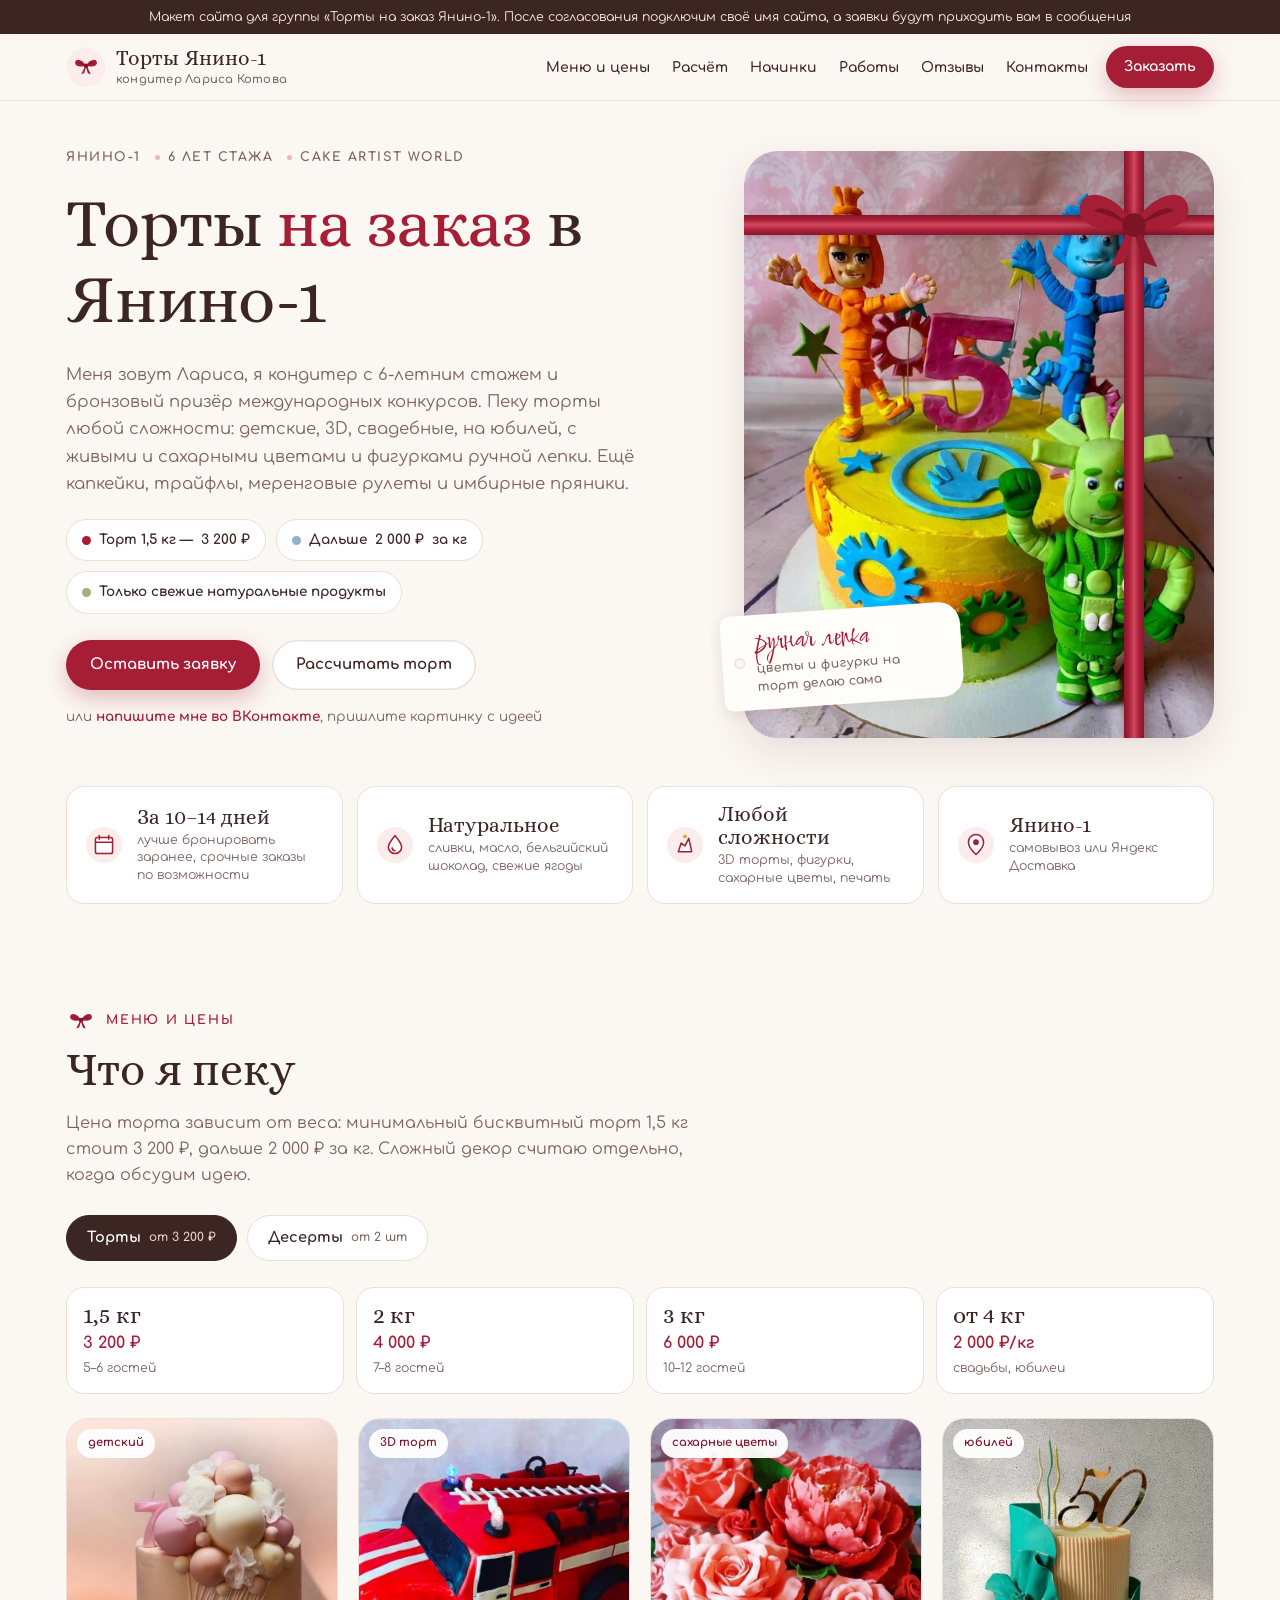
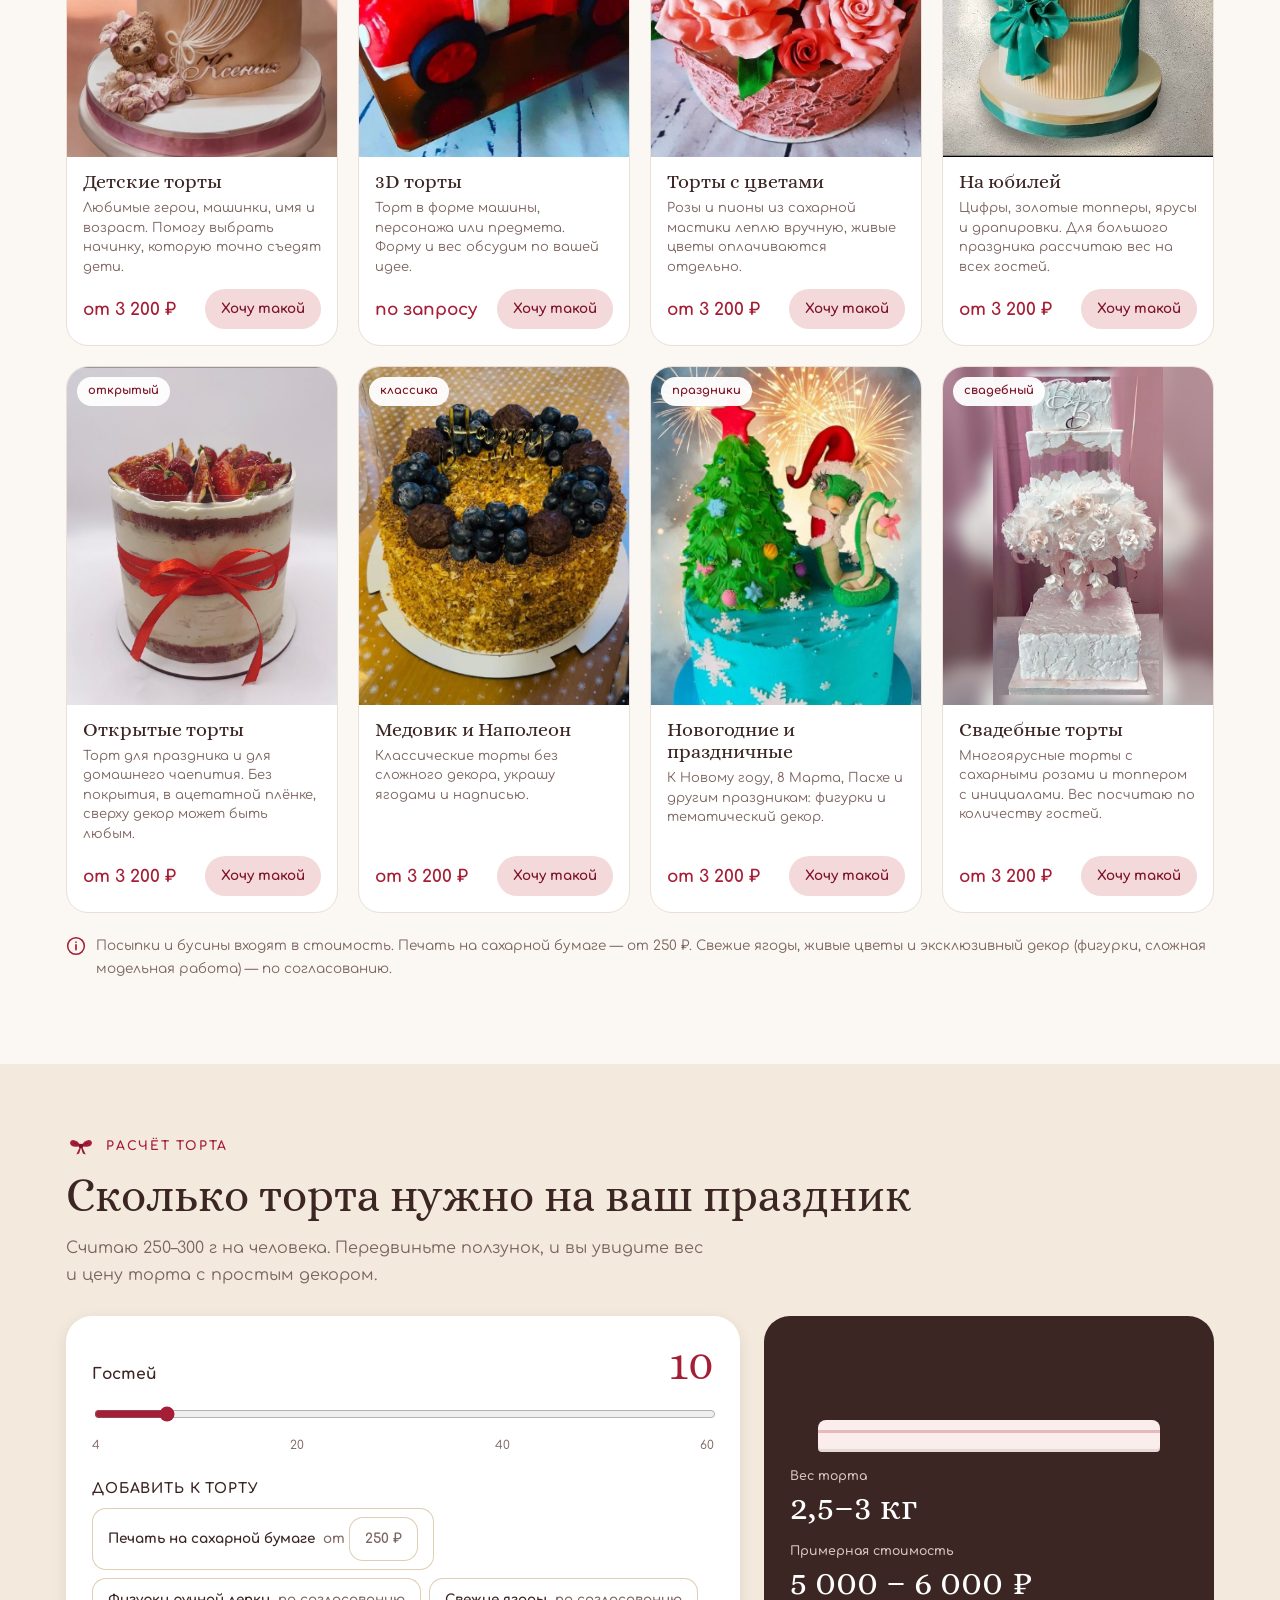
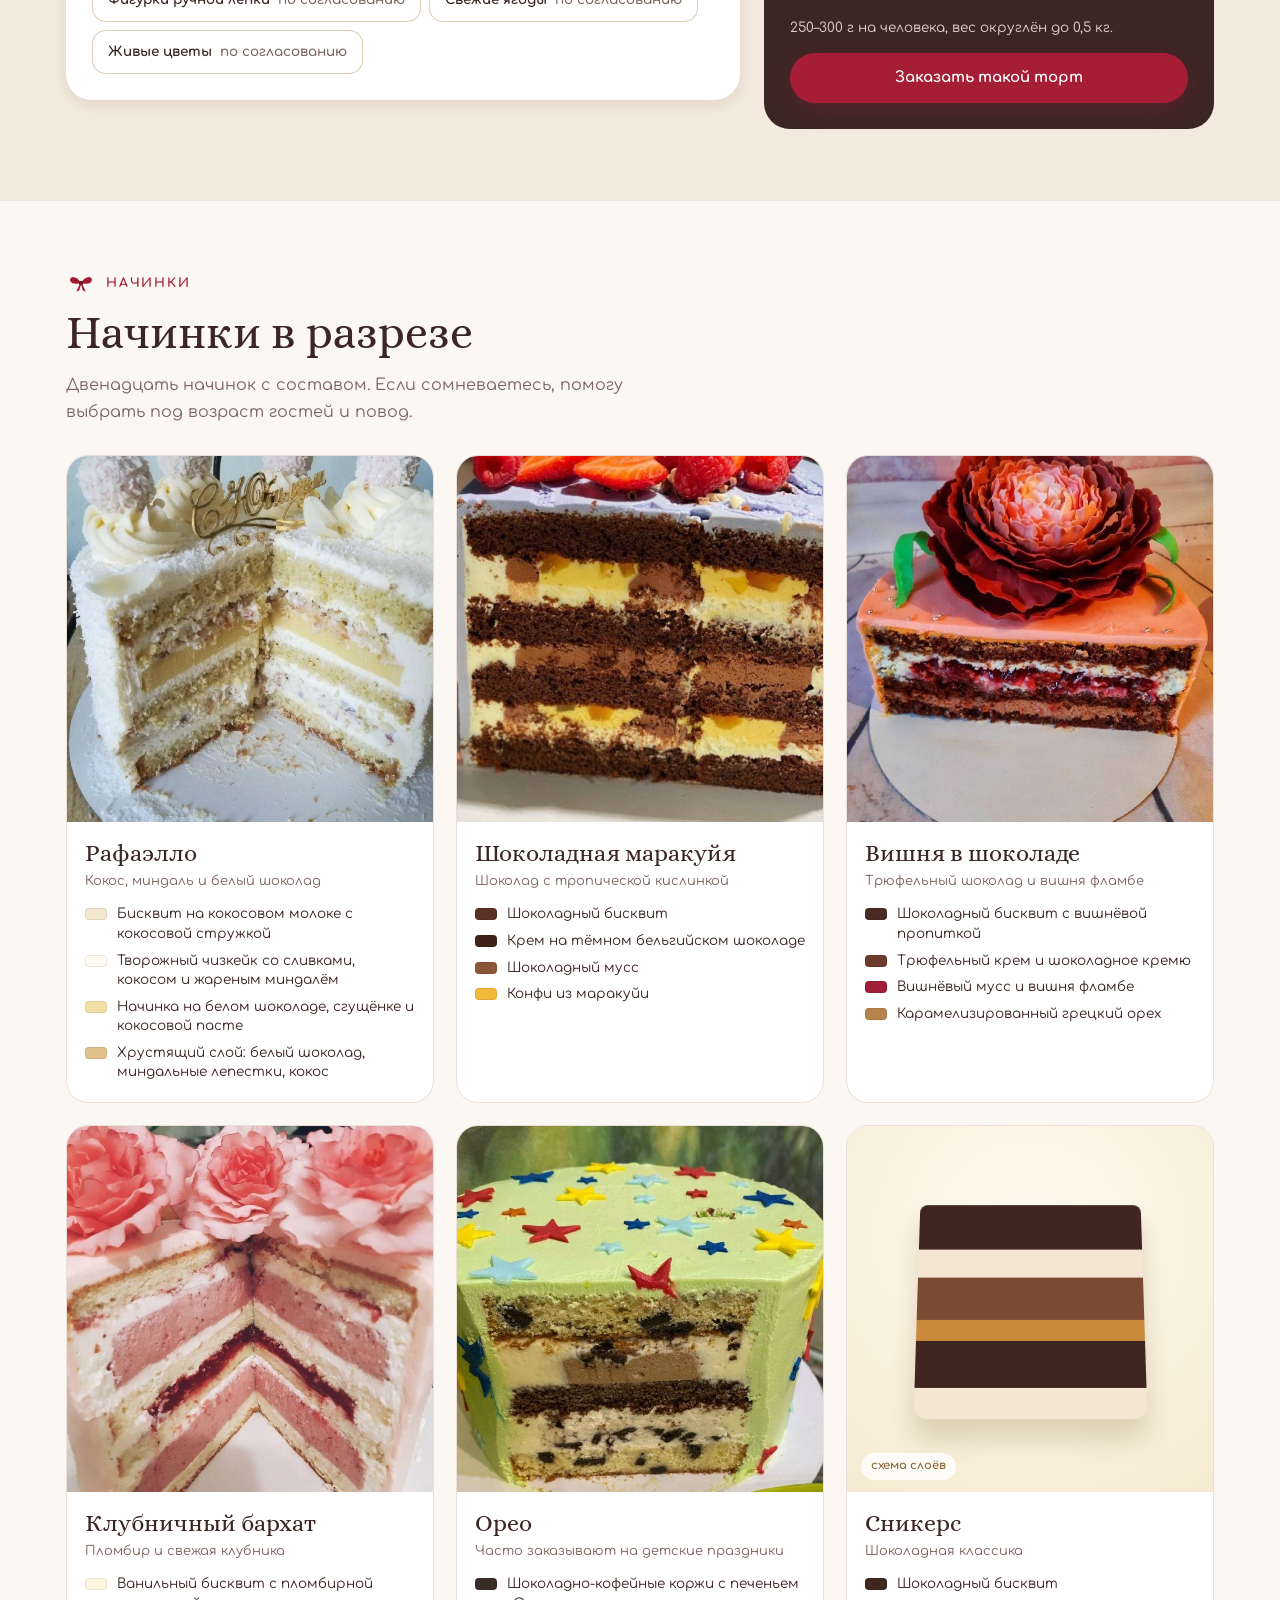
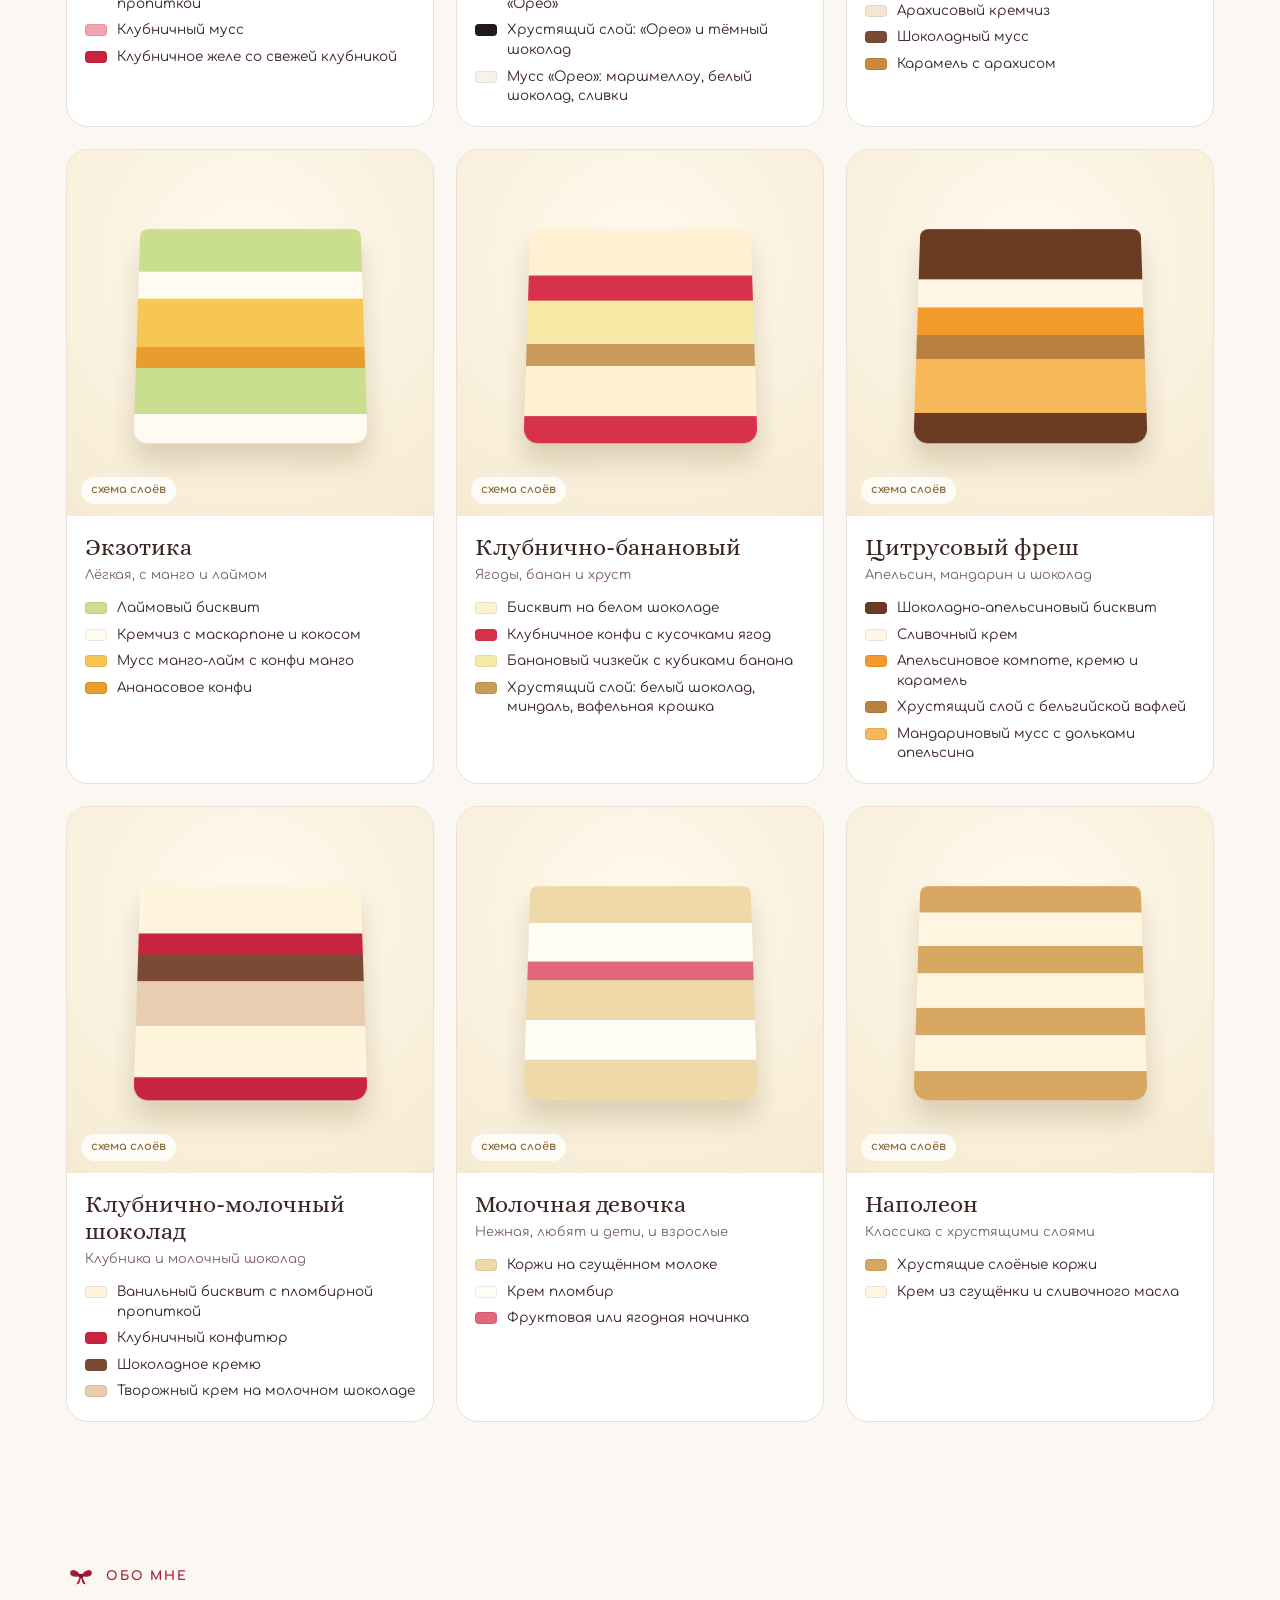
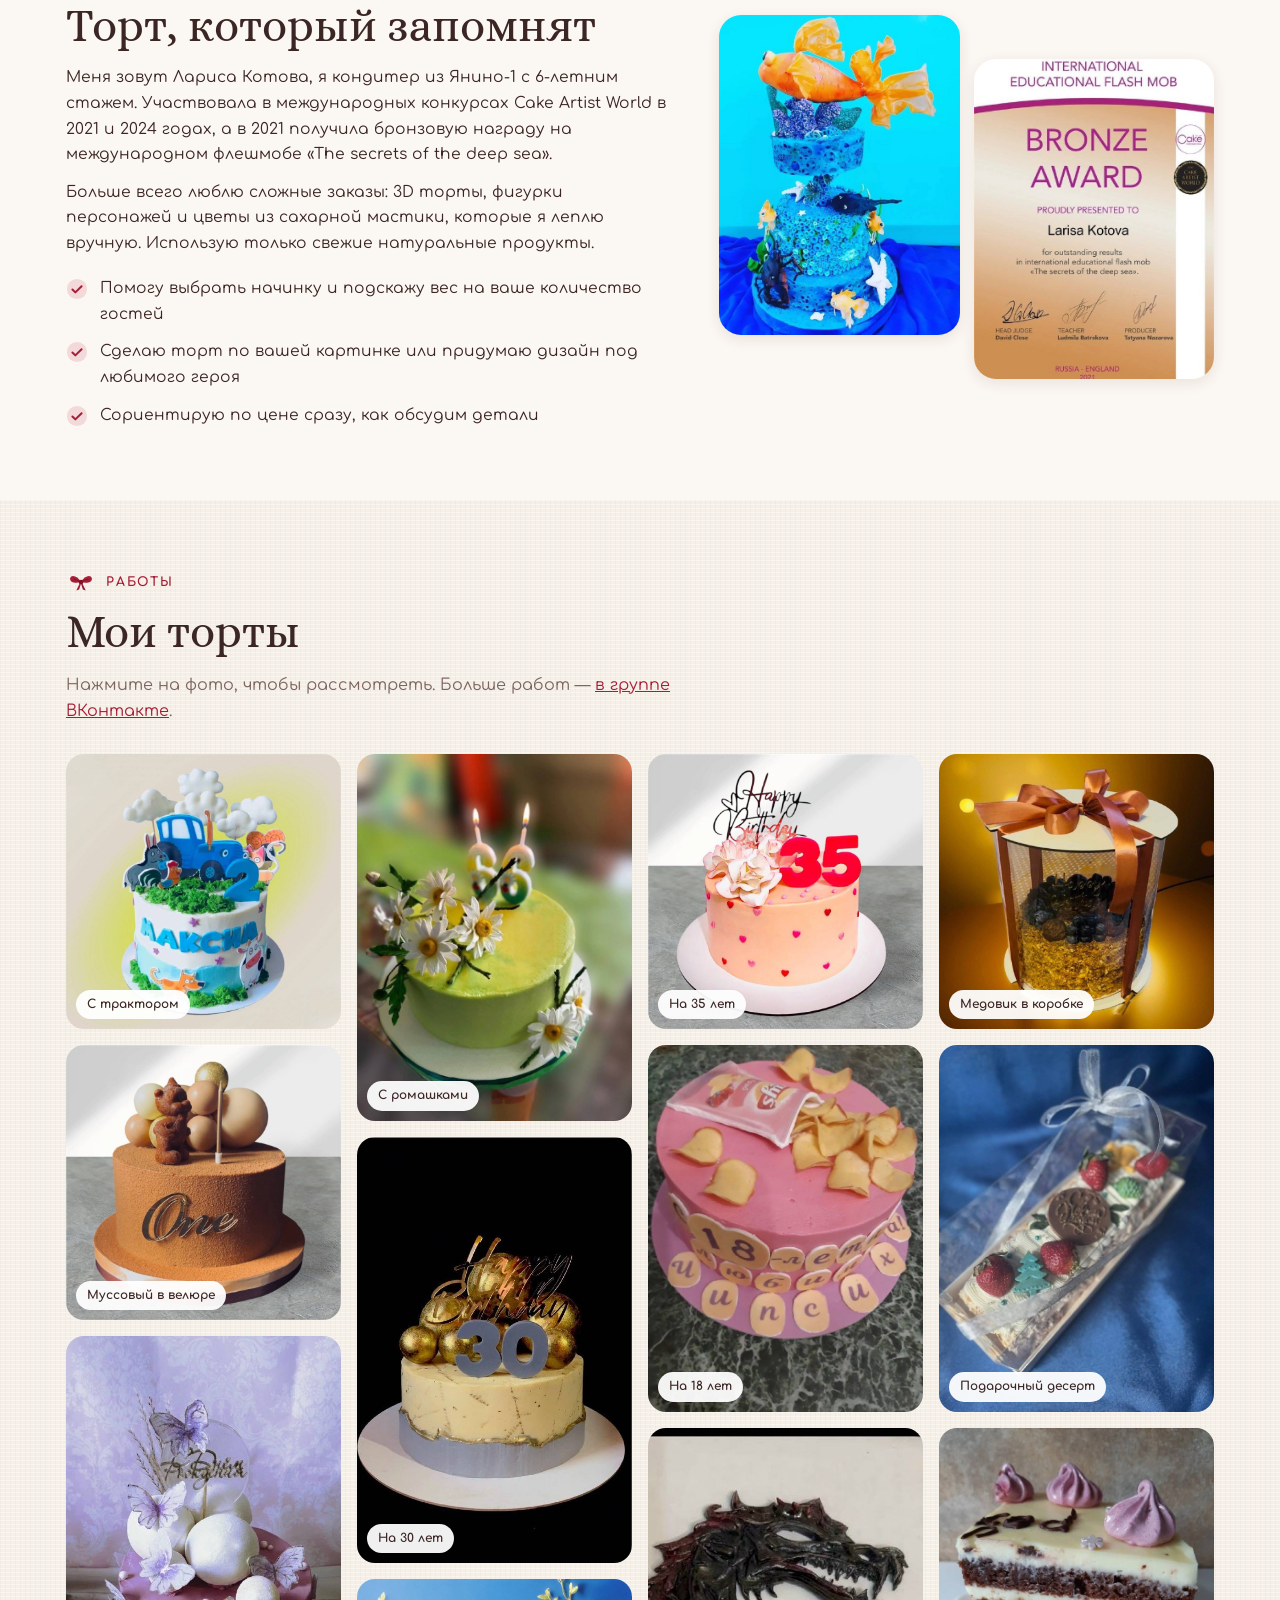
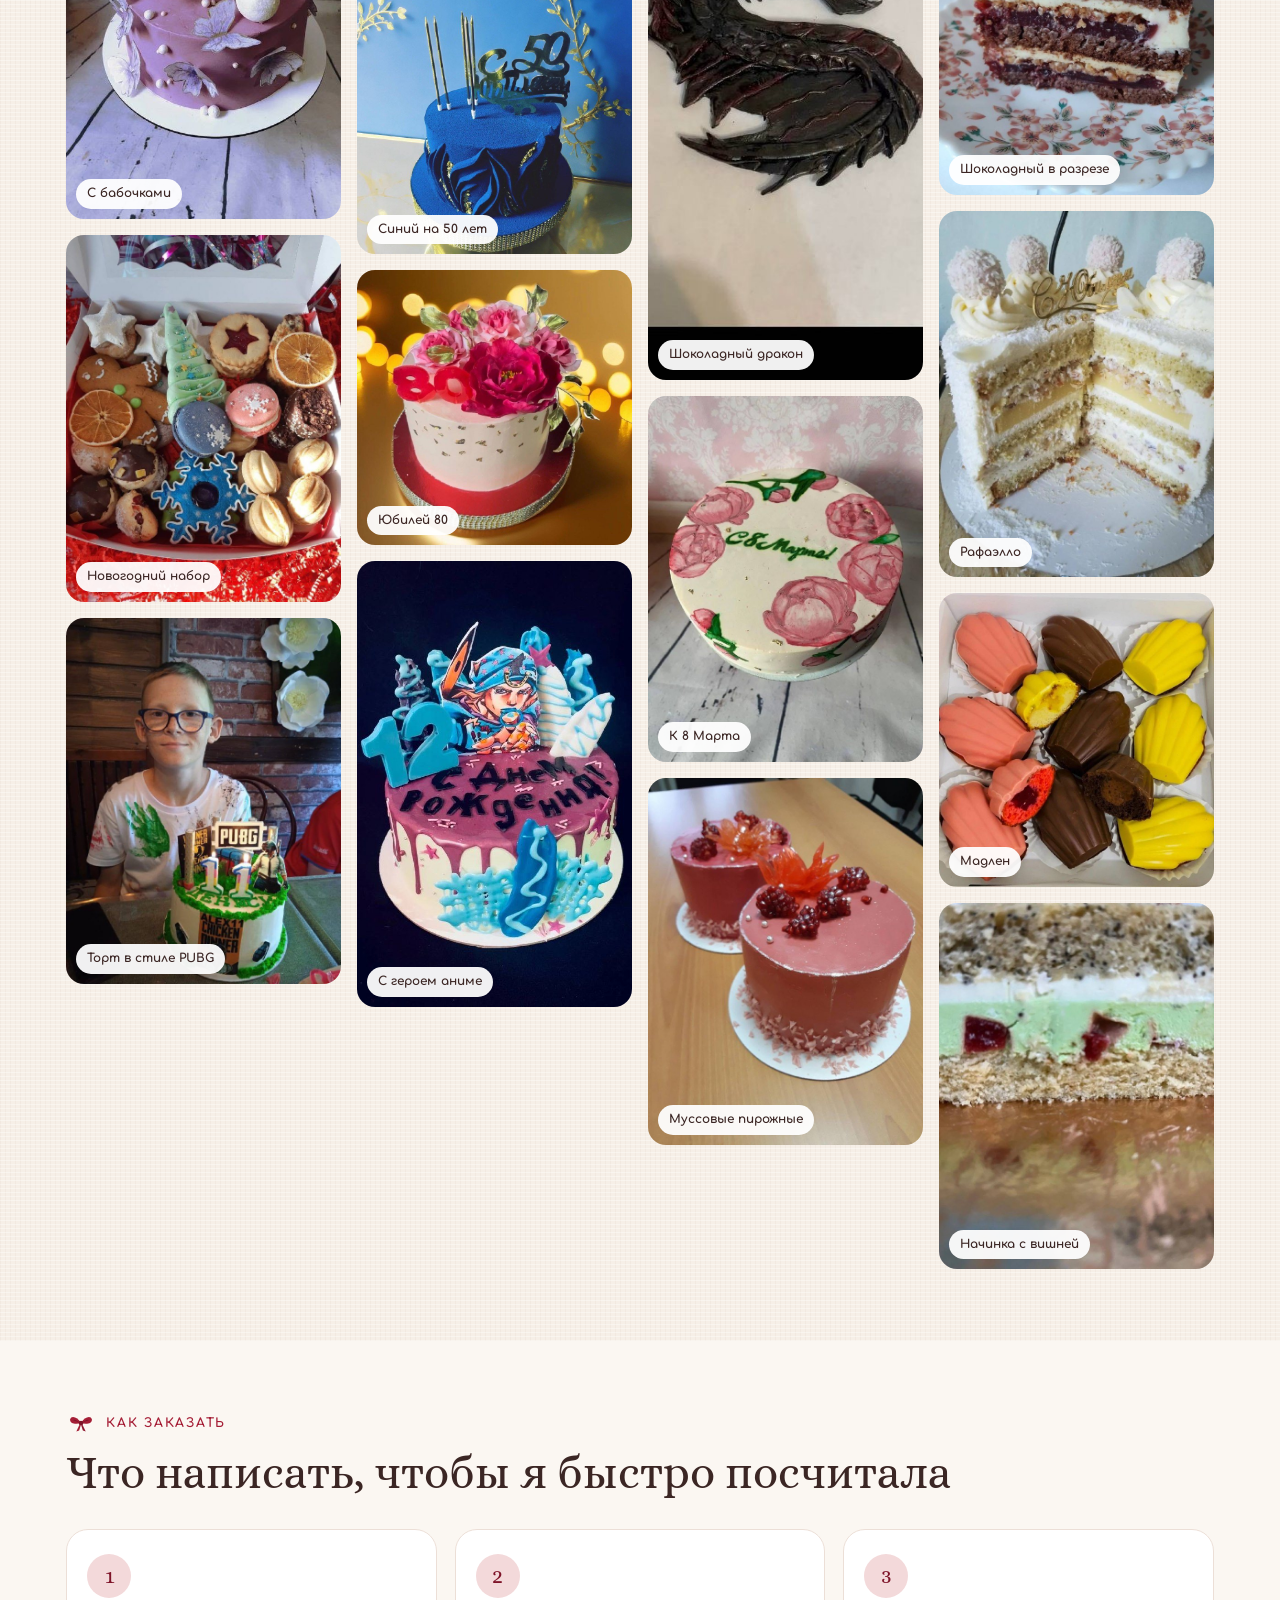
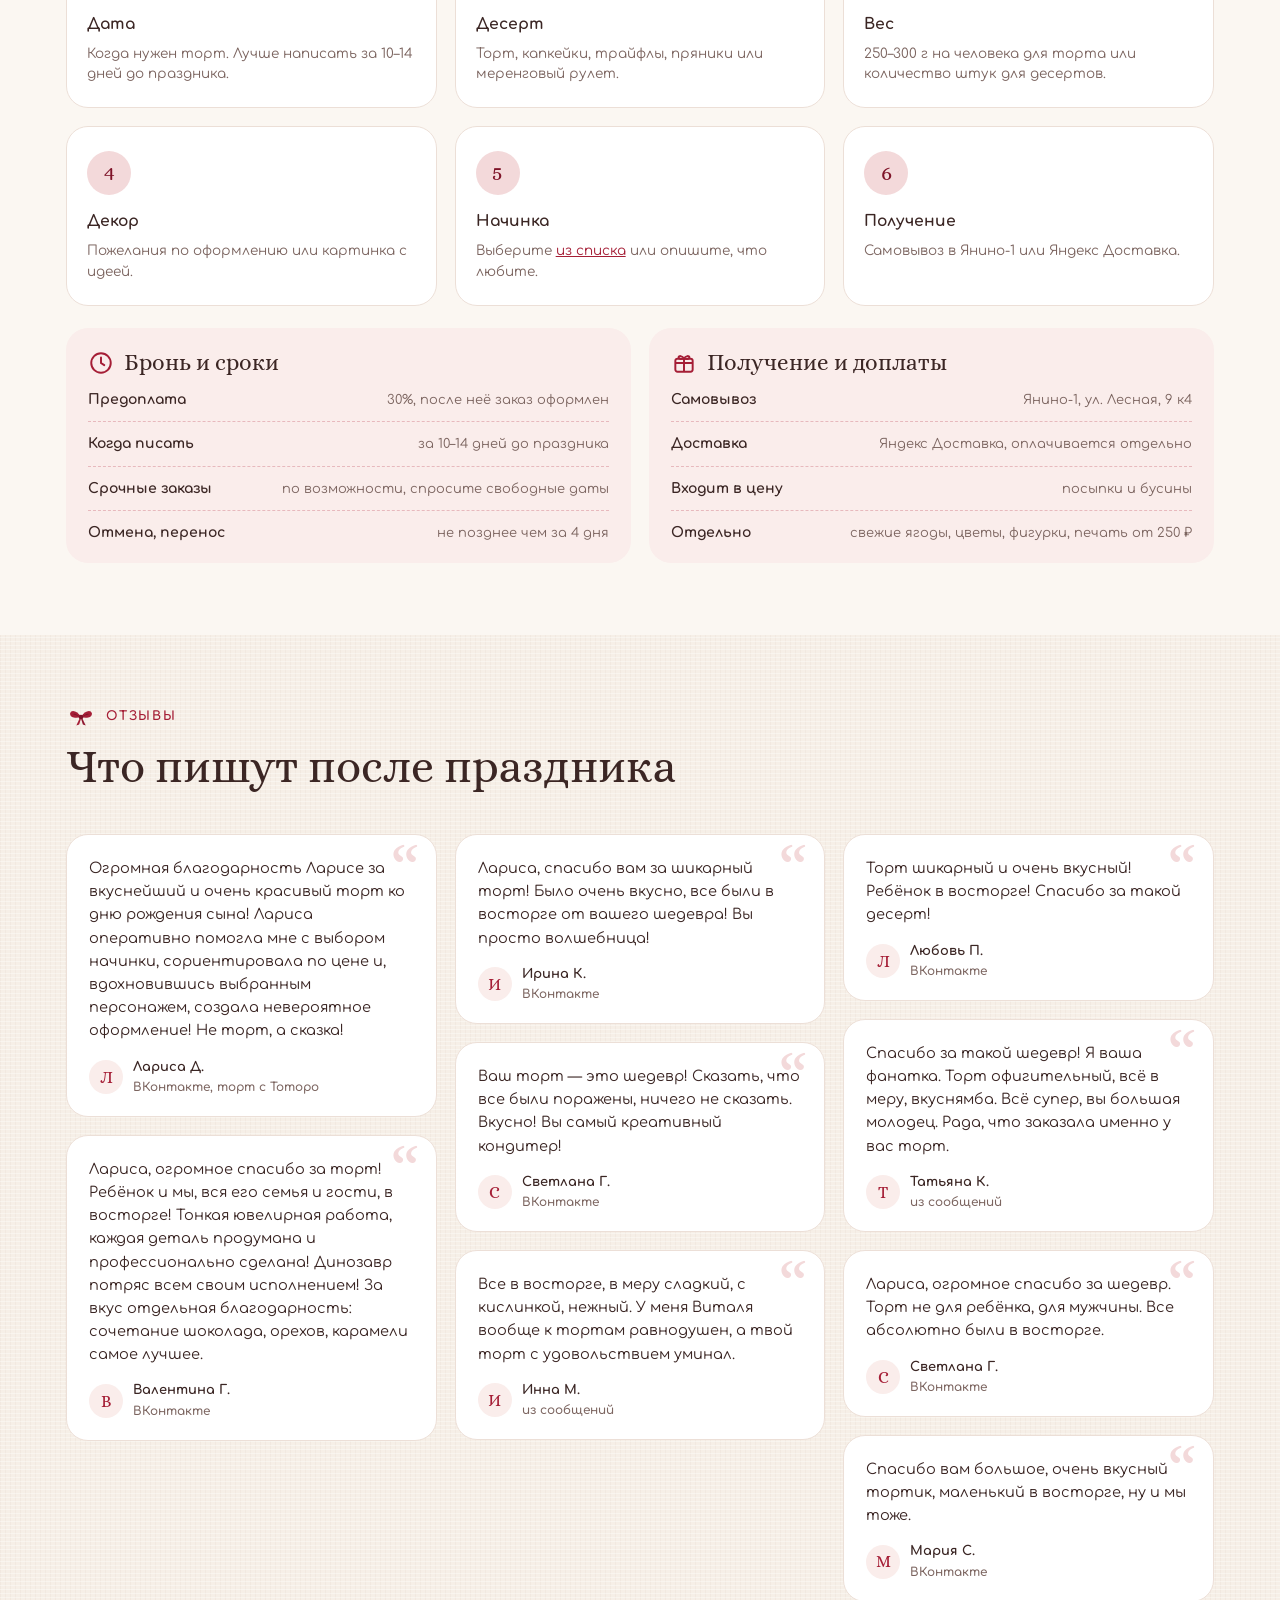
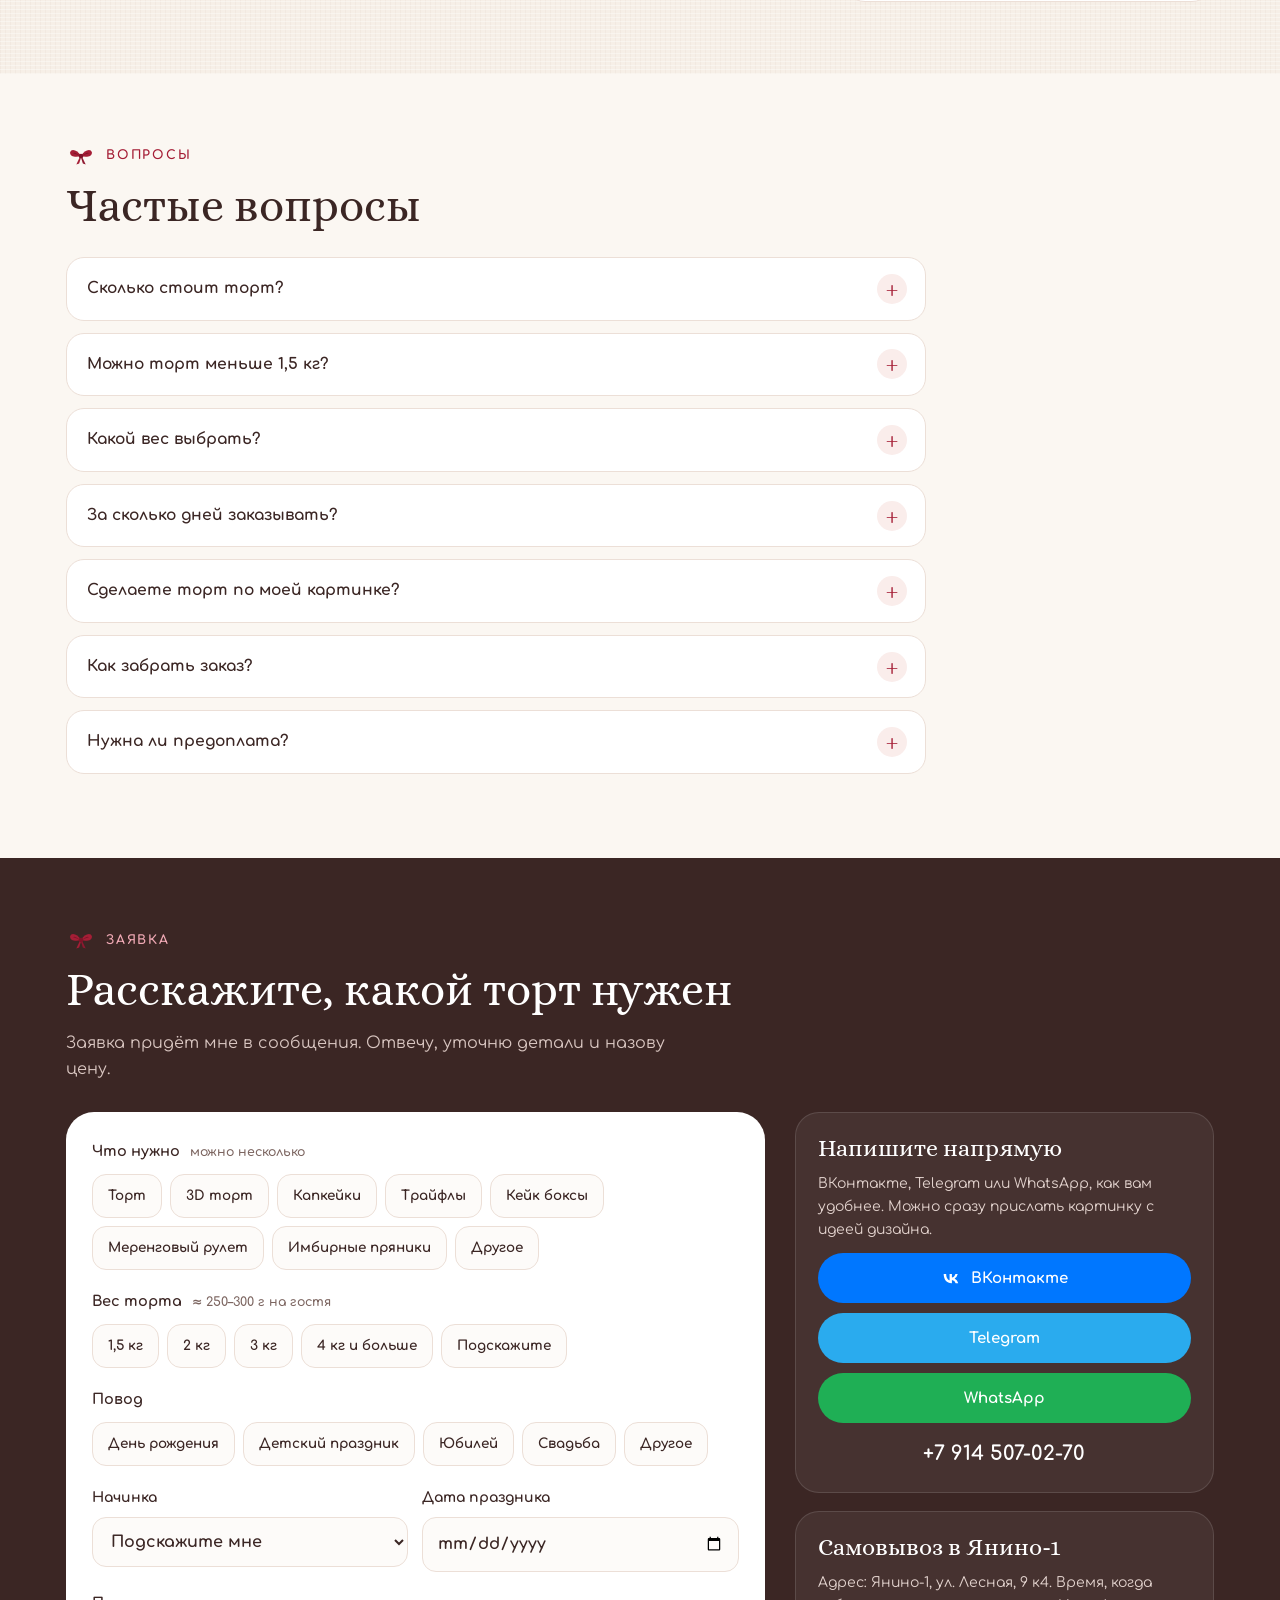
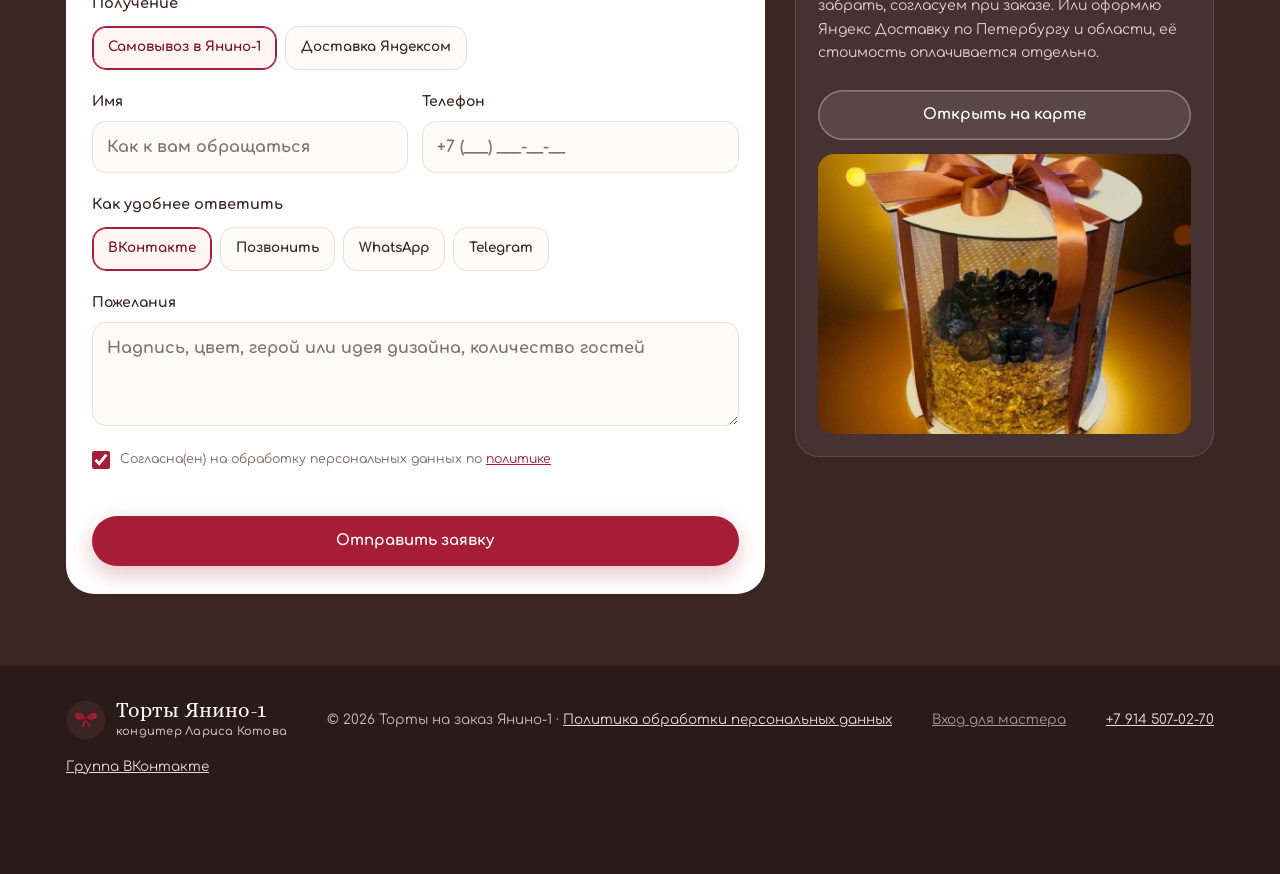
==== commit f98508df: "Правки Ларисы 15:09: бронзовый призёр, «на заказ» в заголовке без рукописного шрифта Co-Authored-By:" ====
--- a/index.html
+++ b/index.html
@@ -79,7 +79,7 @@
 .hero-kick span{display:inline-flex;align-items:center;gap:8px}
 .hero-kick span+span::before{content:"";width:5px;height:5px;border-radius:50%;background:var(--rose-d)}
 .hero h1{font-size:clamp(38px,6vw,68px);letter-spacing:-.01em;margin-bottom:24px}
-.hero h1 em{font-style:normal;color:var(--cherry);font-family:var(--script);font-size:1.16em;line-height:.85;display:inline-block;padding-right:.04em}
+.hero h1 em{font-style:normal;color:var(--cherry);font-family:var(--serif)}
 .hero p.lead{font-size:16.5px;margin-bottom:22px}
 .chips{display:flex;flex-wrap:wrap;gap:10px;margin-bottom:26px}
 .chip{display:inline-flex;align-items:center;gap:8px;background:#fff;border:1.5px solid var(--line);border-radius:999px;padding:9px 15px;font-weight:700;font-size:13.5px}
@@ -531,7 +531,7 @@
     <div class="rv">
       <div class="hero-kick"><span>Янино-1</span><span>6 лет стажа</span><span>Cake Artist World</span></div>
       <h1>Торты <em>на заказ</em> в Янино-1</h1>
-      <p class="lead">Меня зовут Лариса, я кондитер с 6-летним стажем и участница международных конкурсов. Пеку торты любой сложности: детские, 3D, свадебные, на юбилей, с живыми и сахарными цветами и фигурками ручной лепки. Ещё капкейки, трайфлы, меренговые рулеты и имбирные пряники.</p>
+      <p class="lead">Меня зовут Лариса, я кондитер с 6-летним стажем и бронзовый призёр международных конкурсов. Пеку торты любой сложности: детские, 3D, свадебные, на юбилей, с живыми и сахарными цветами и фигурками ручной лепки. Ещё капкейки, трайфлы, меренговые рулеты и имбирные пряники.</p>
       <div class="chips">
         <span class="chip"><i></i>Торт 1,5 кг — <span data-pr="min">3 200 ₽</span></span>
         <span class="chip s"><i></i>Дальше <span data-pr="kg">2 000 ₽</span> за кг</span>
@@ -1120,7 +1120,7 @@
 
   // ===== режим мастера: Лариса сама меняет цены, торты, десерты, начинки и фото =====
   // MASTER_URL: веб-приложение Apps Script (вход по паролю, сохранение в GitHub). Пусто = демо без сохранения.
-  const MASTER_URL = "";
+  const MASTER_URL = "https://script.google.com/macros/s/AKfycbzv-QU70hHbWeNjQRb5-9-ZJoyMlXg1i0bBqCGklcV2_CA3gF6Oo2mCXw8qp6RuKv-V/exec";
   const TKEY = "ty-master-v1", DKEY = "ty-draft-v1", PKEY = "ty-pub-v1";
   const LS = {get: k => { try { return JSON.parse(localStorage.getItem(k)); } catch (_) { return null; } }, set: (k, v) => { try { localStorage.setItem(k, JSON.stringify(v)); return true; } catch (_) { return false; } }, del: k => { try { localStorage.removeItem(k); } catch (_) {} }};
   const token = () => { const t = LS.get(TKEY); return t && t.exp > Date.now() ? t : null; };
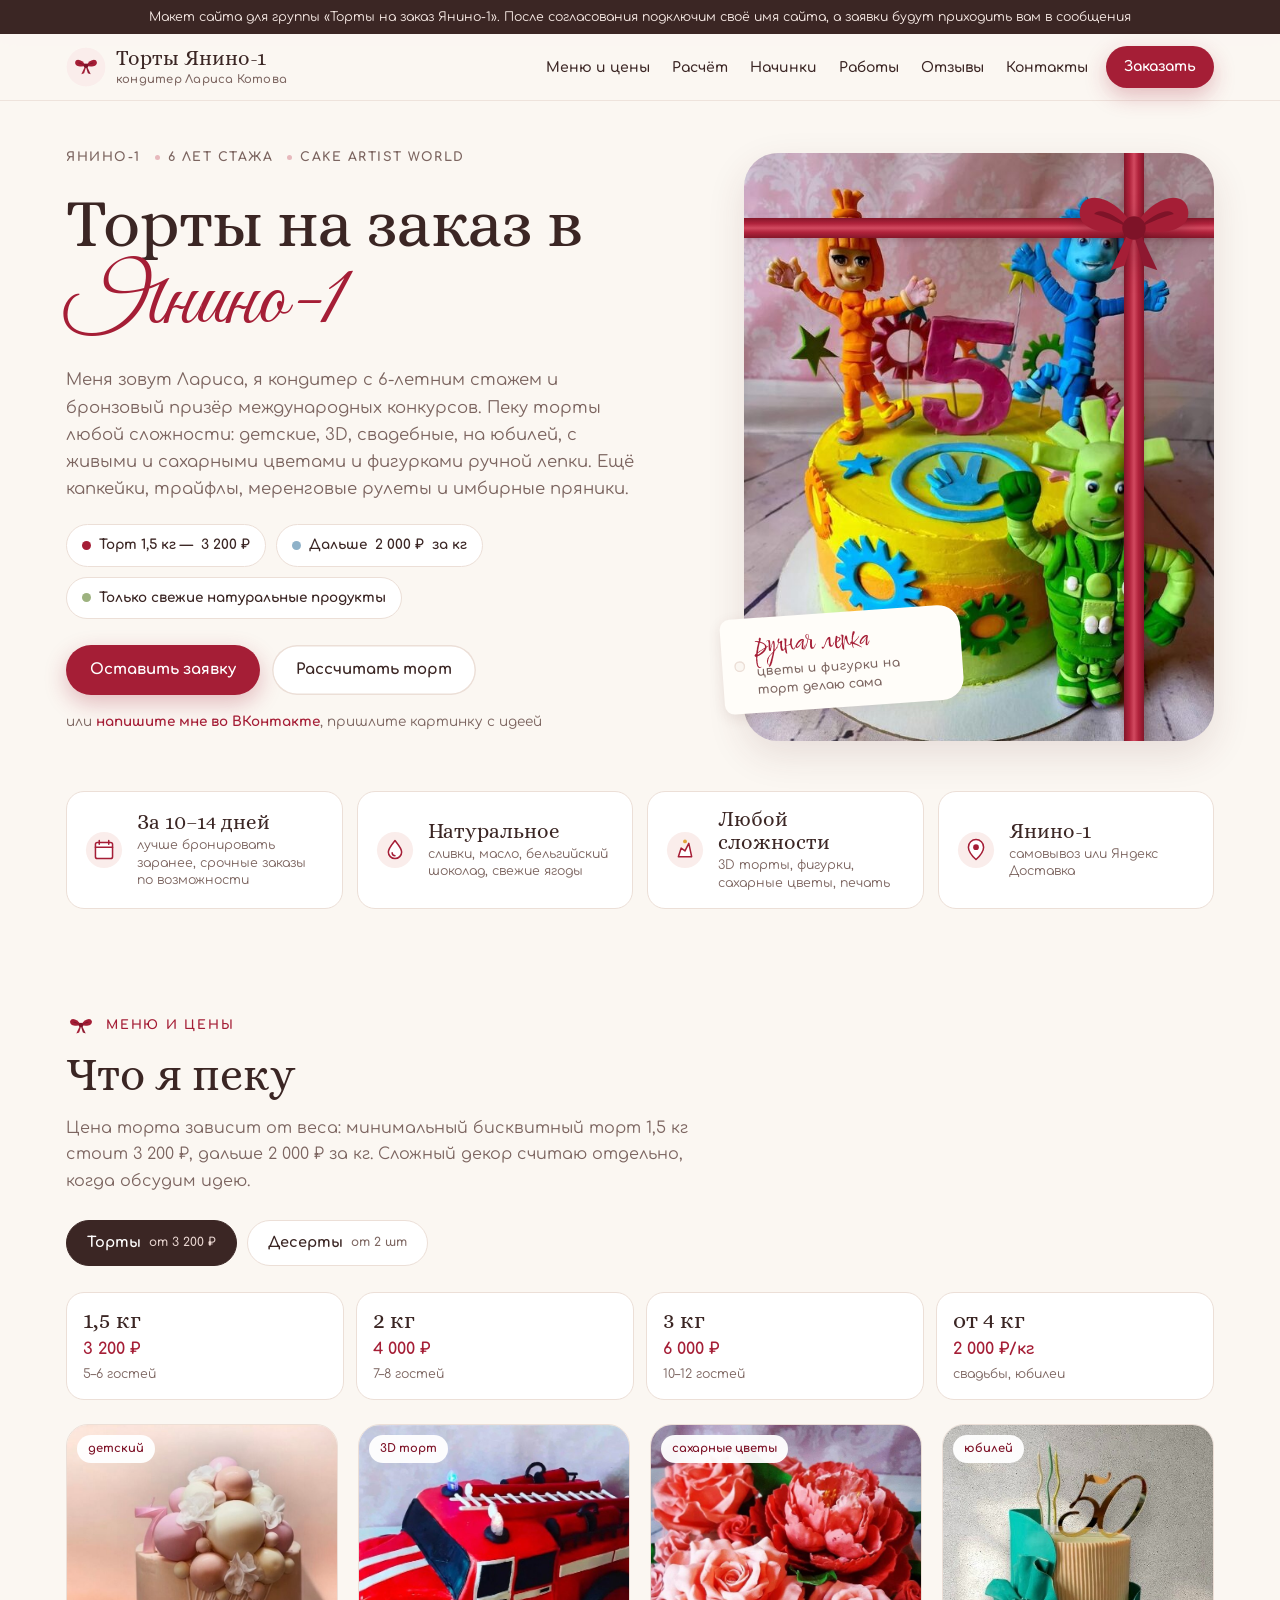
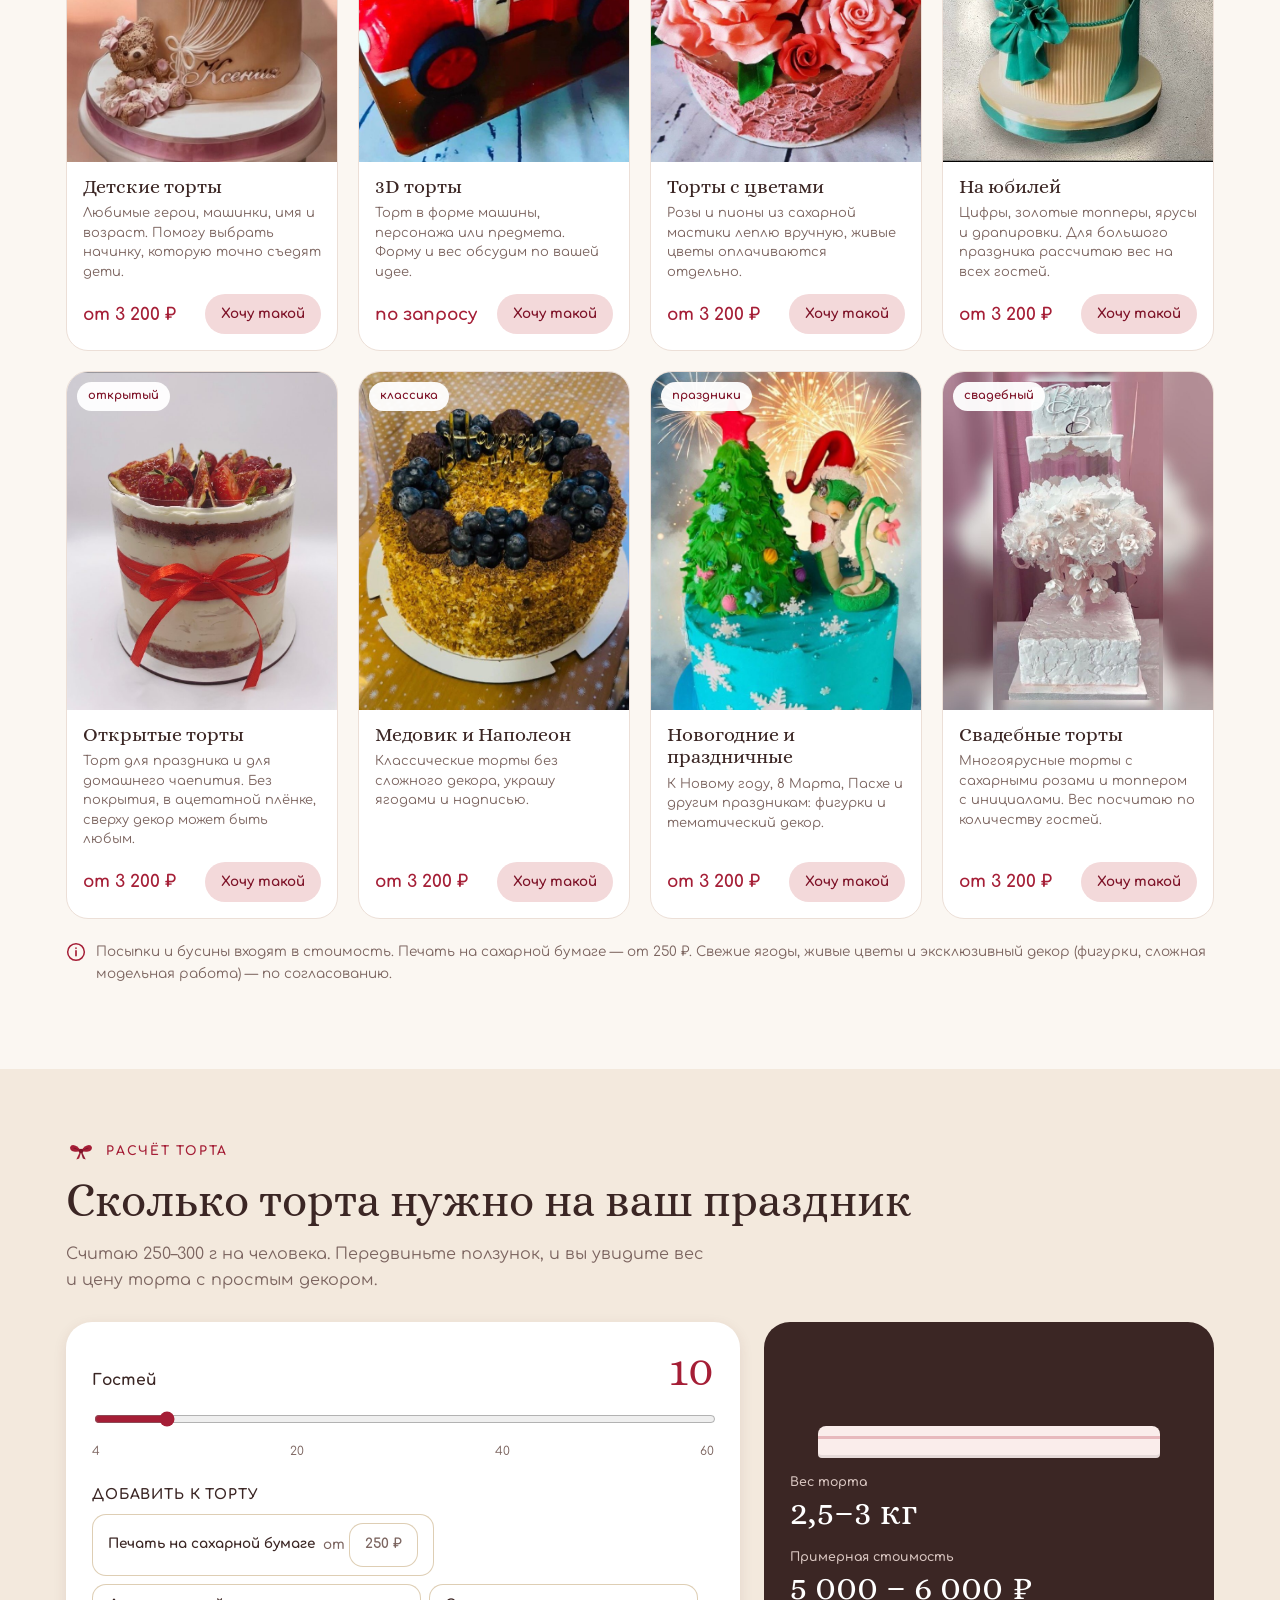
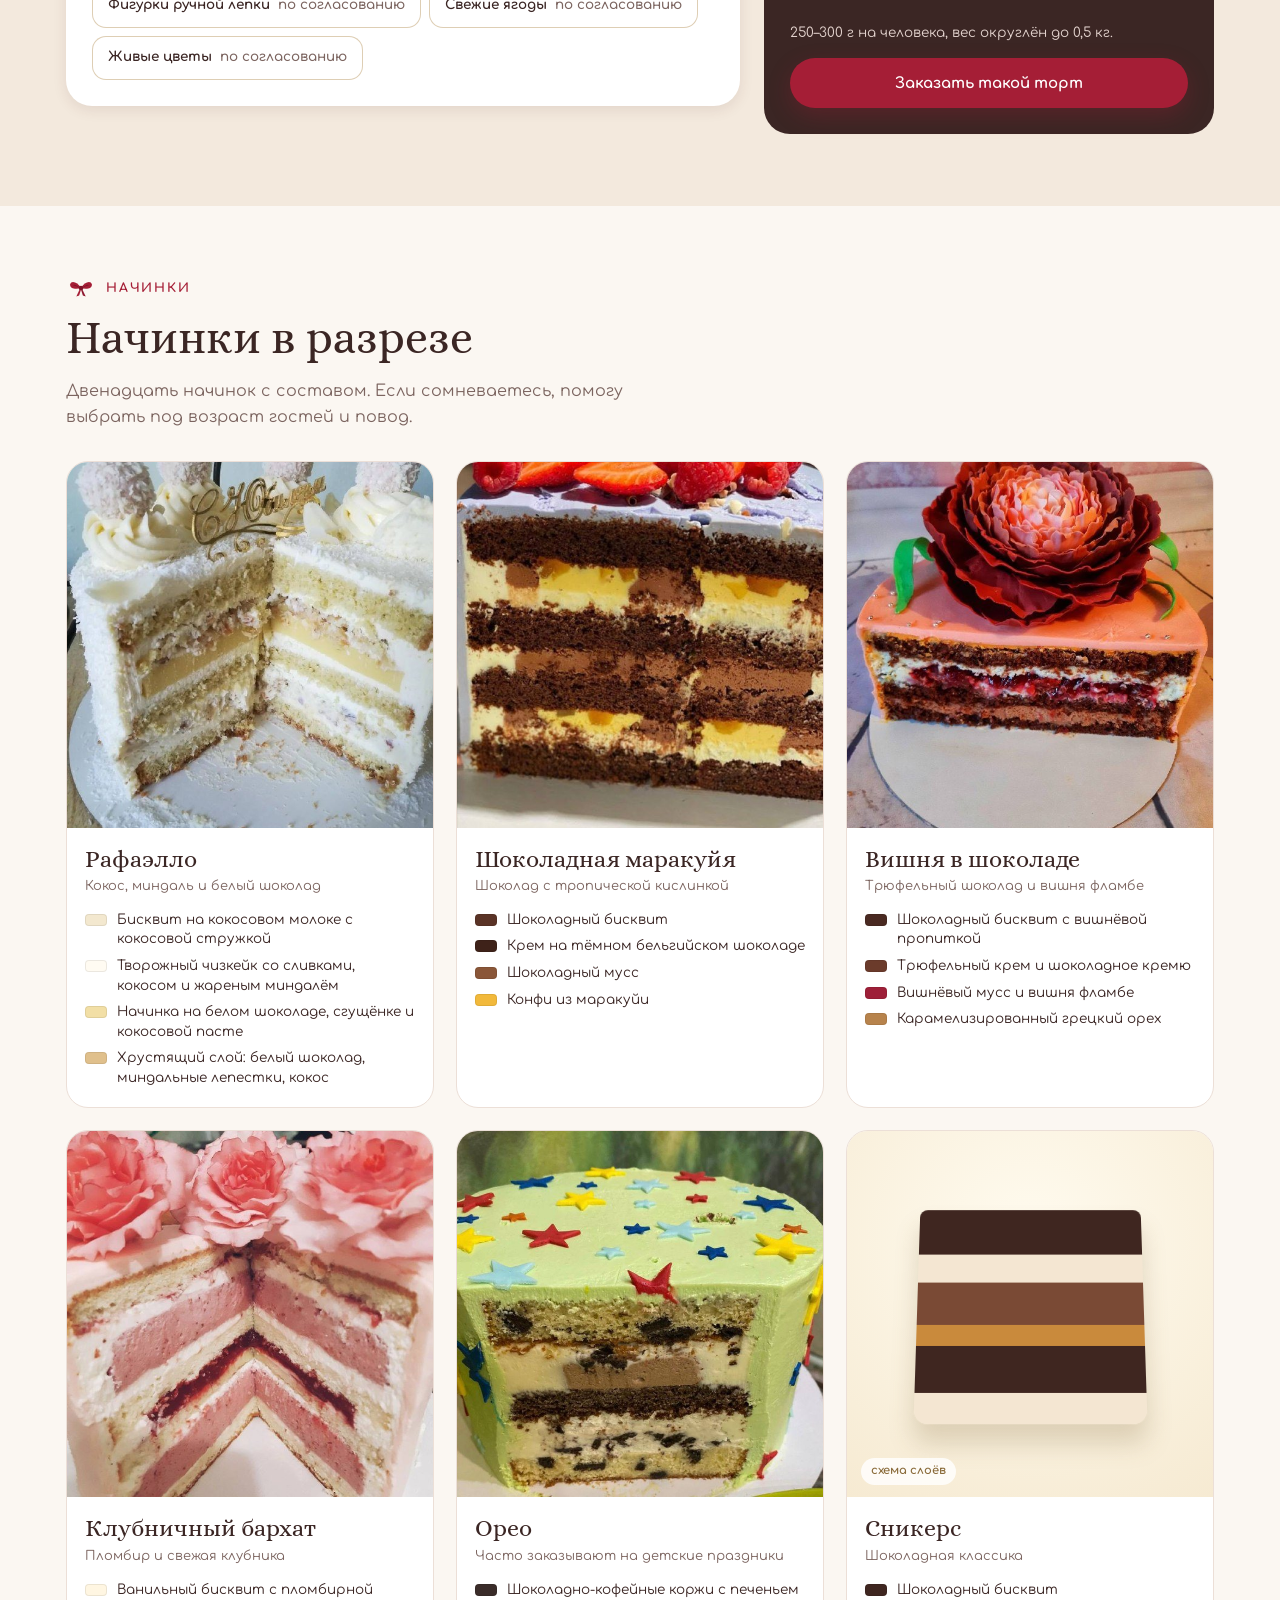
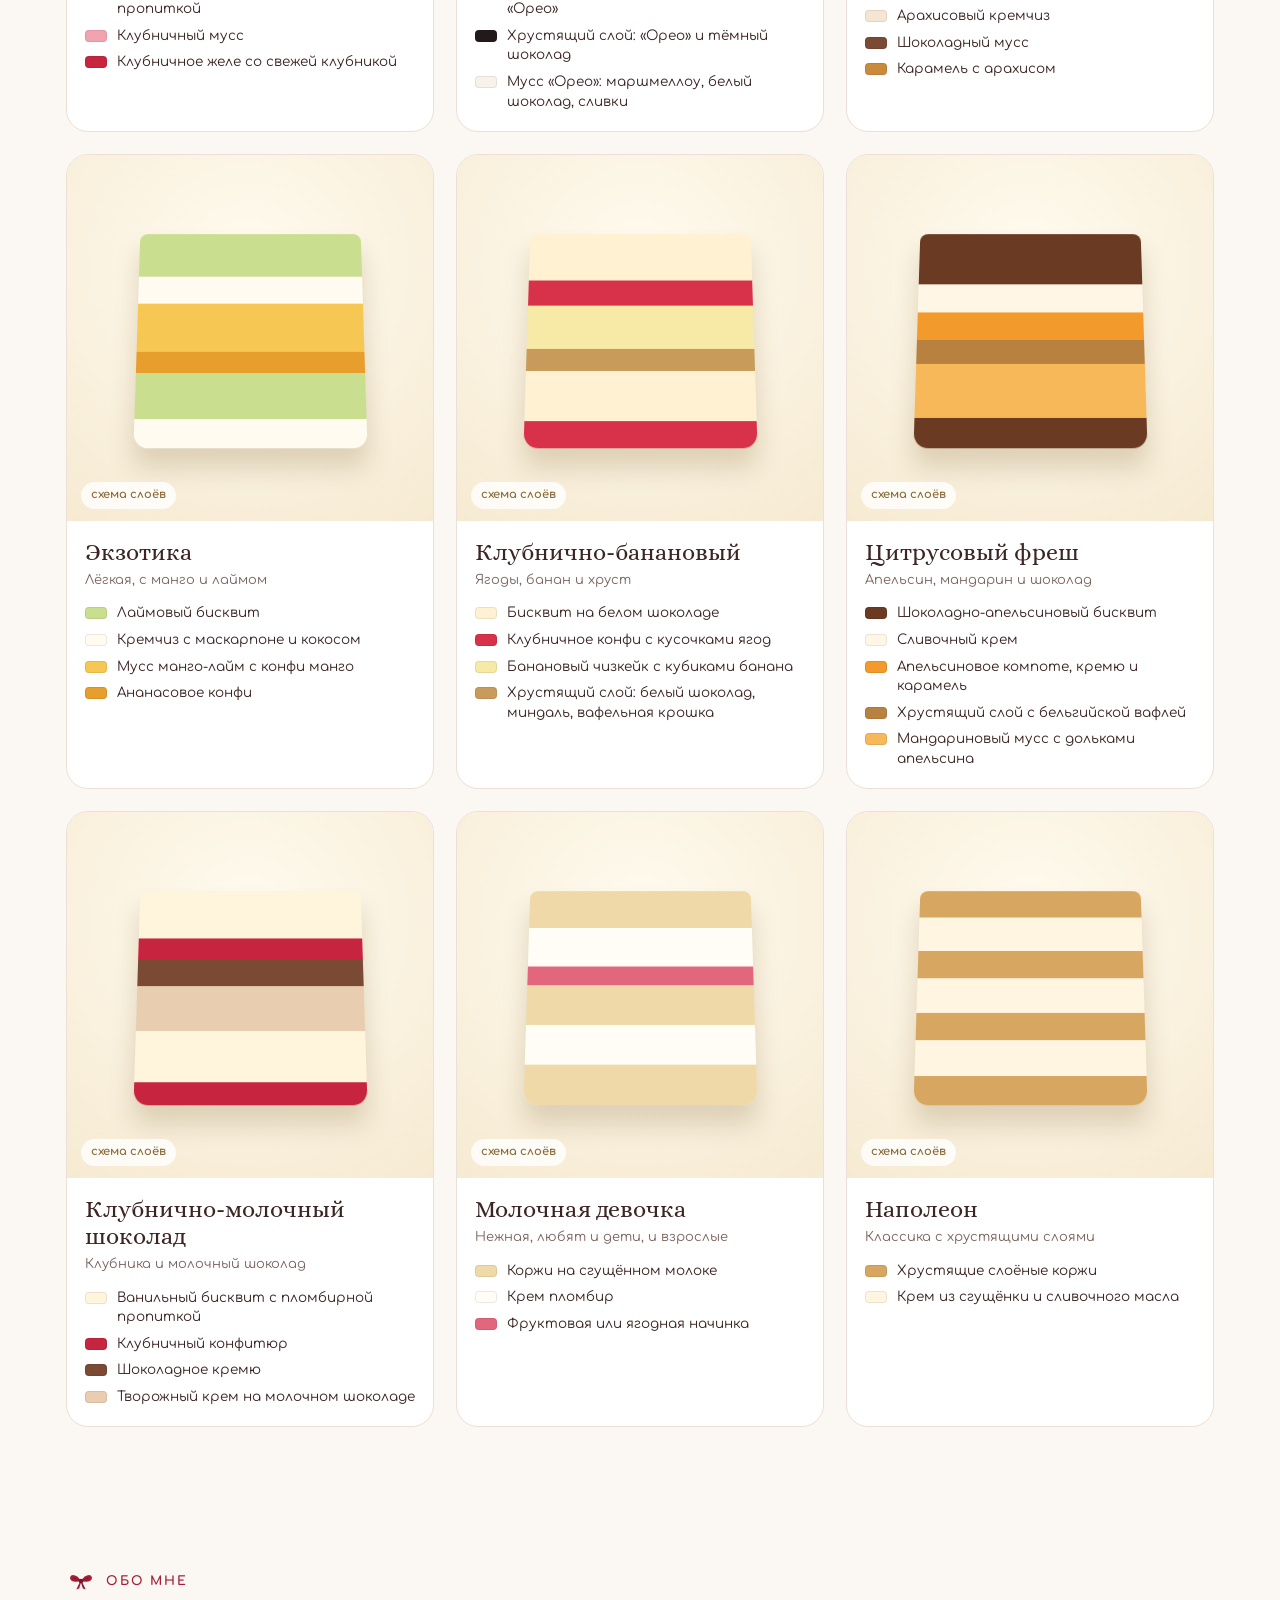
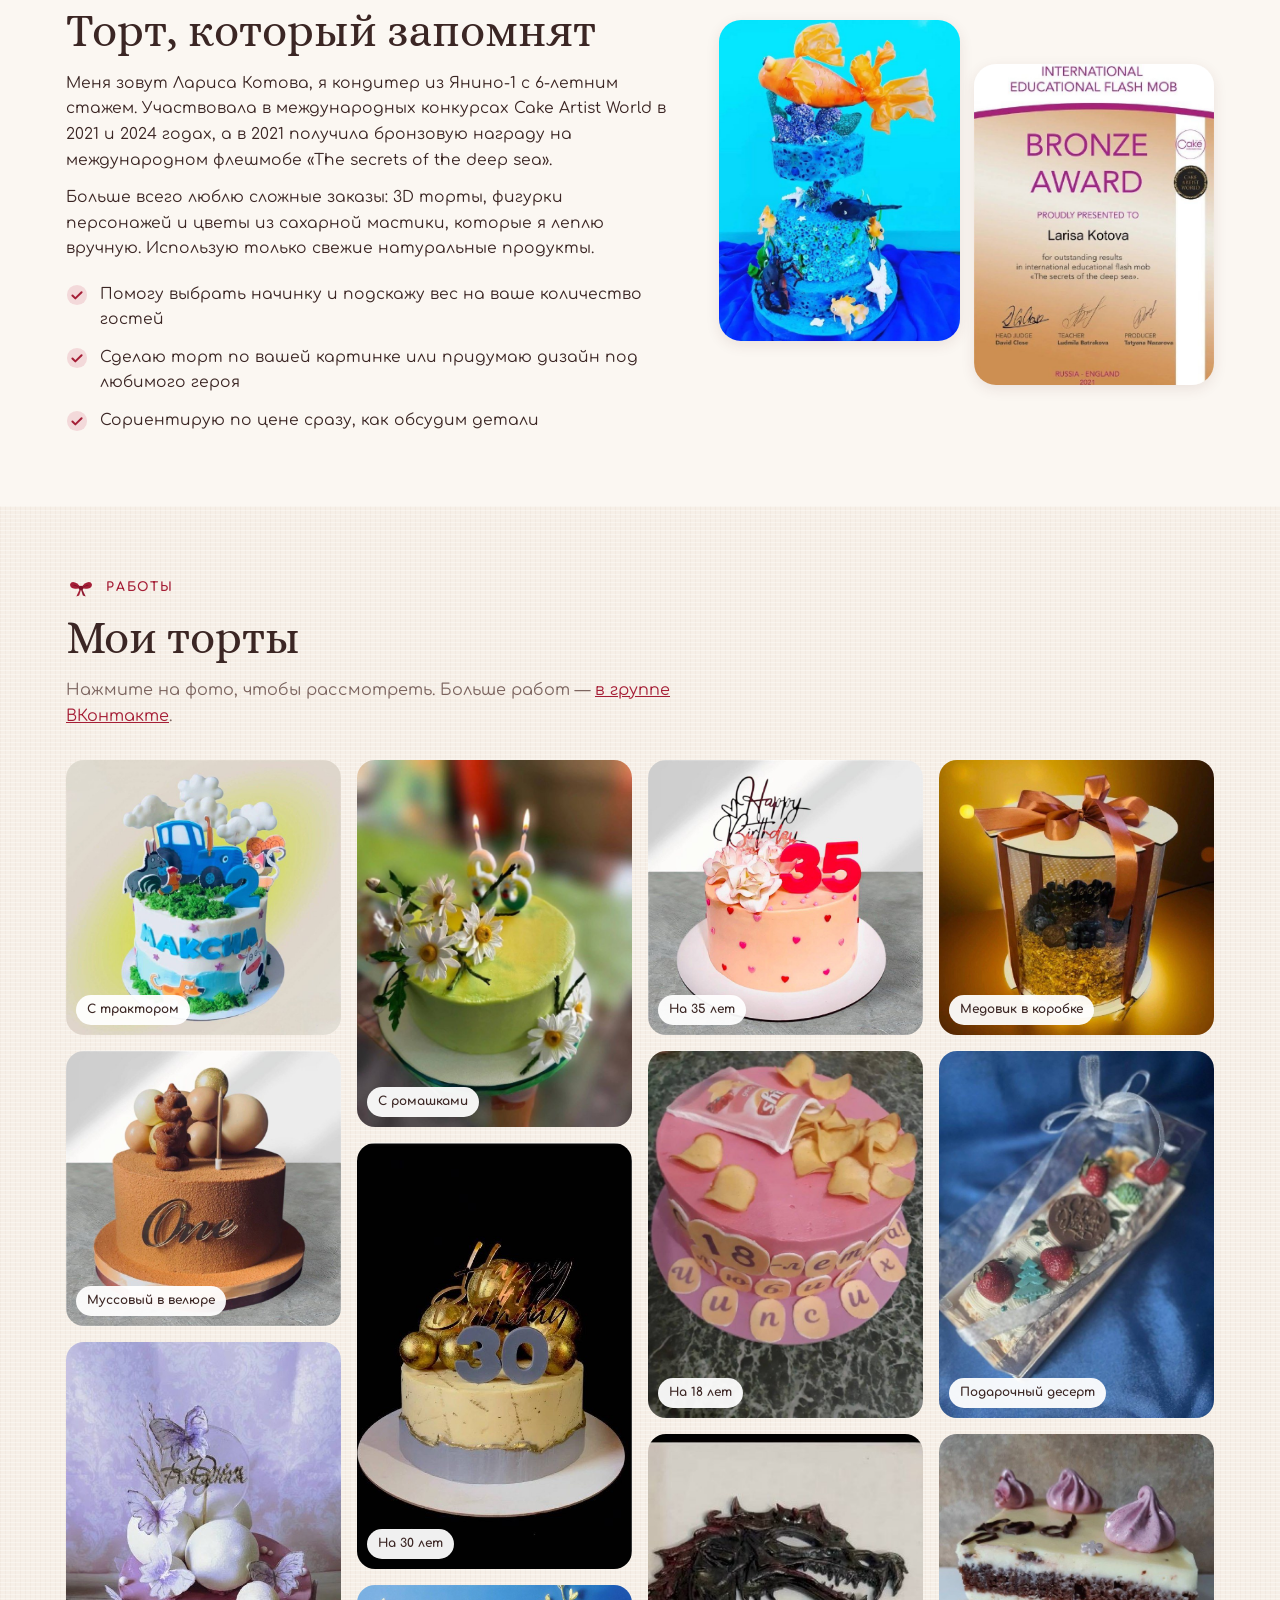
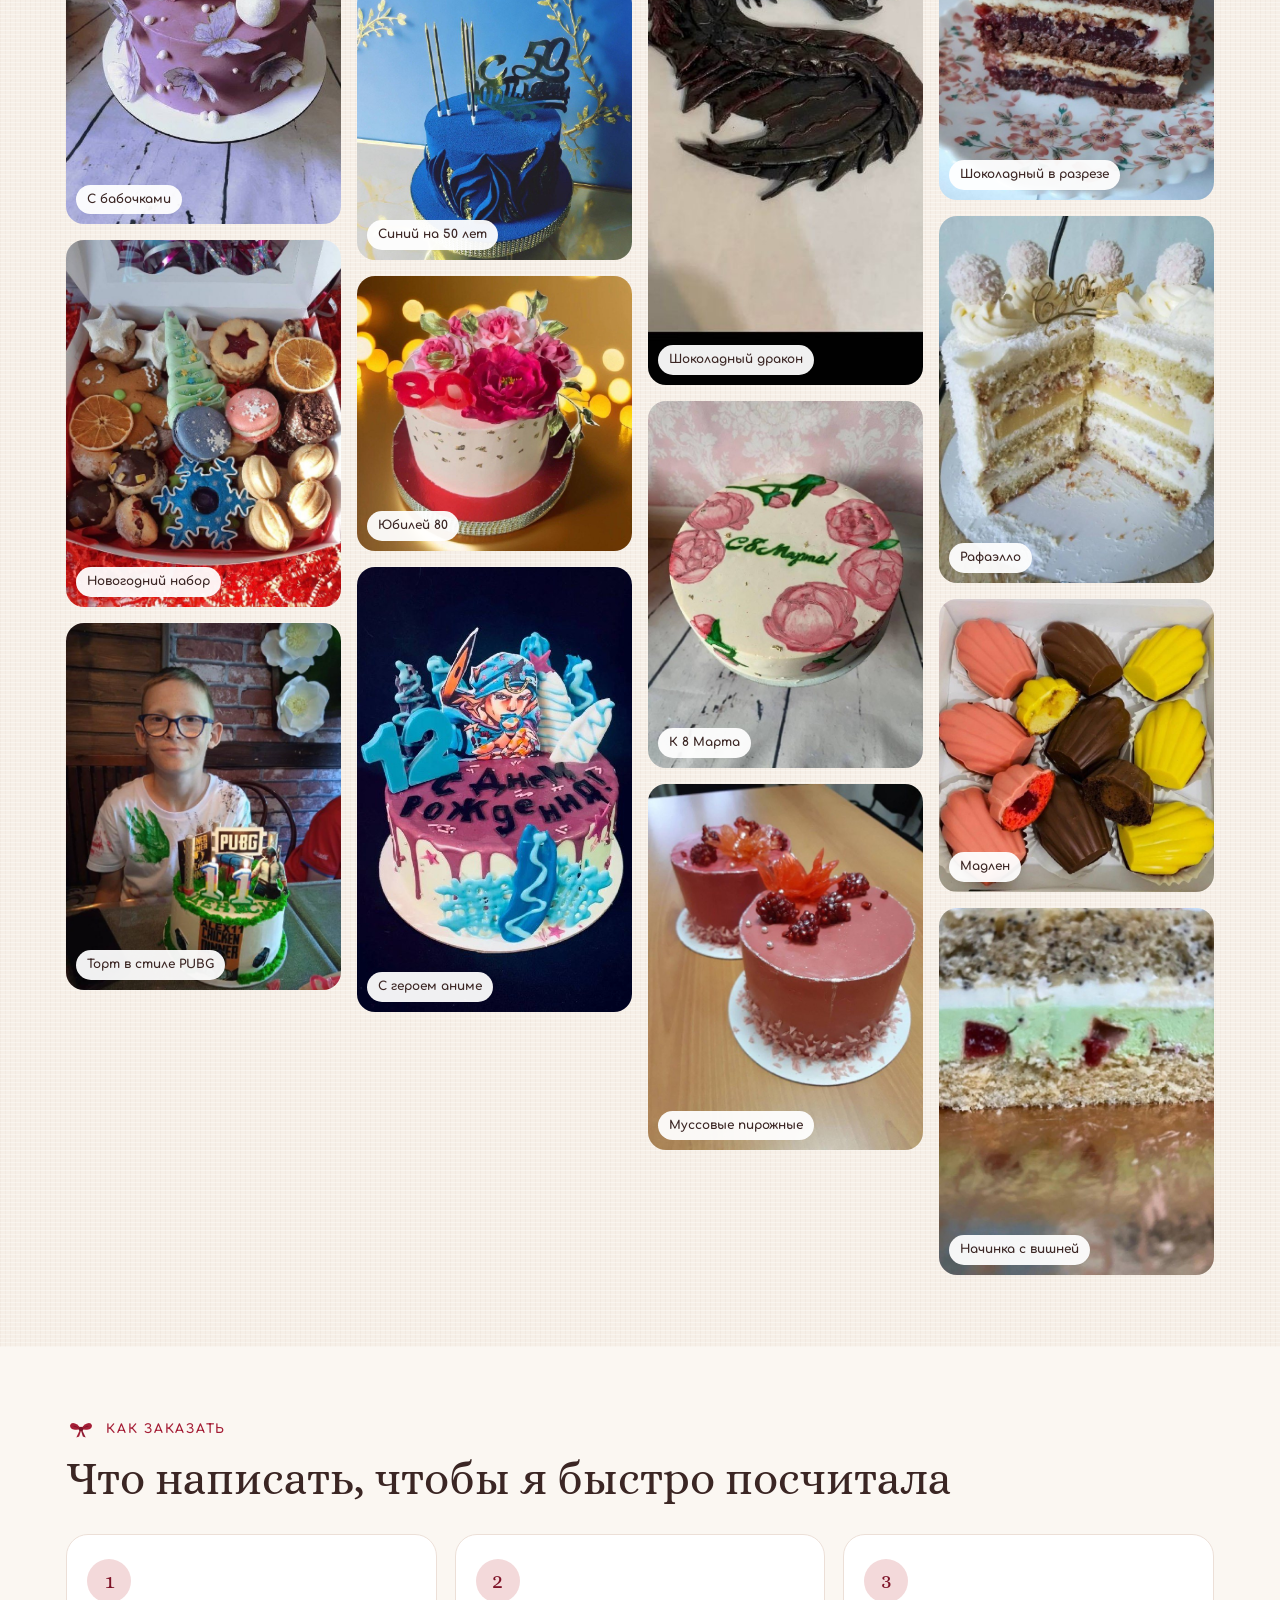
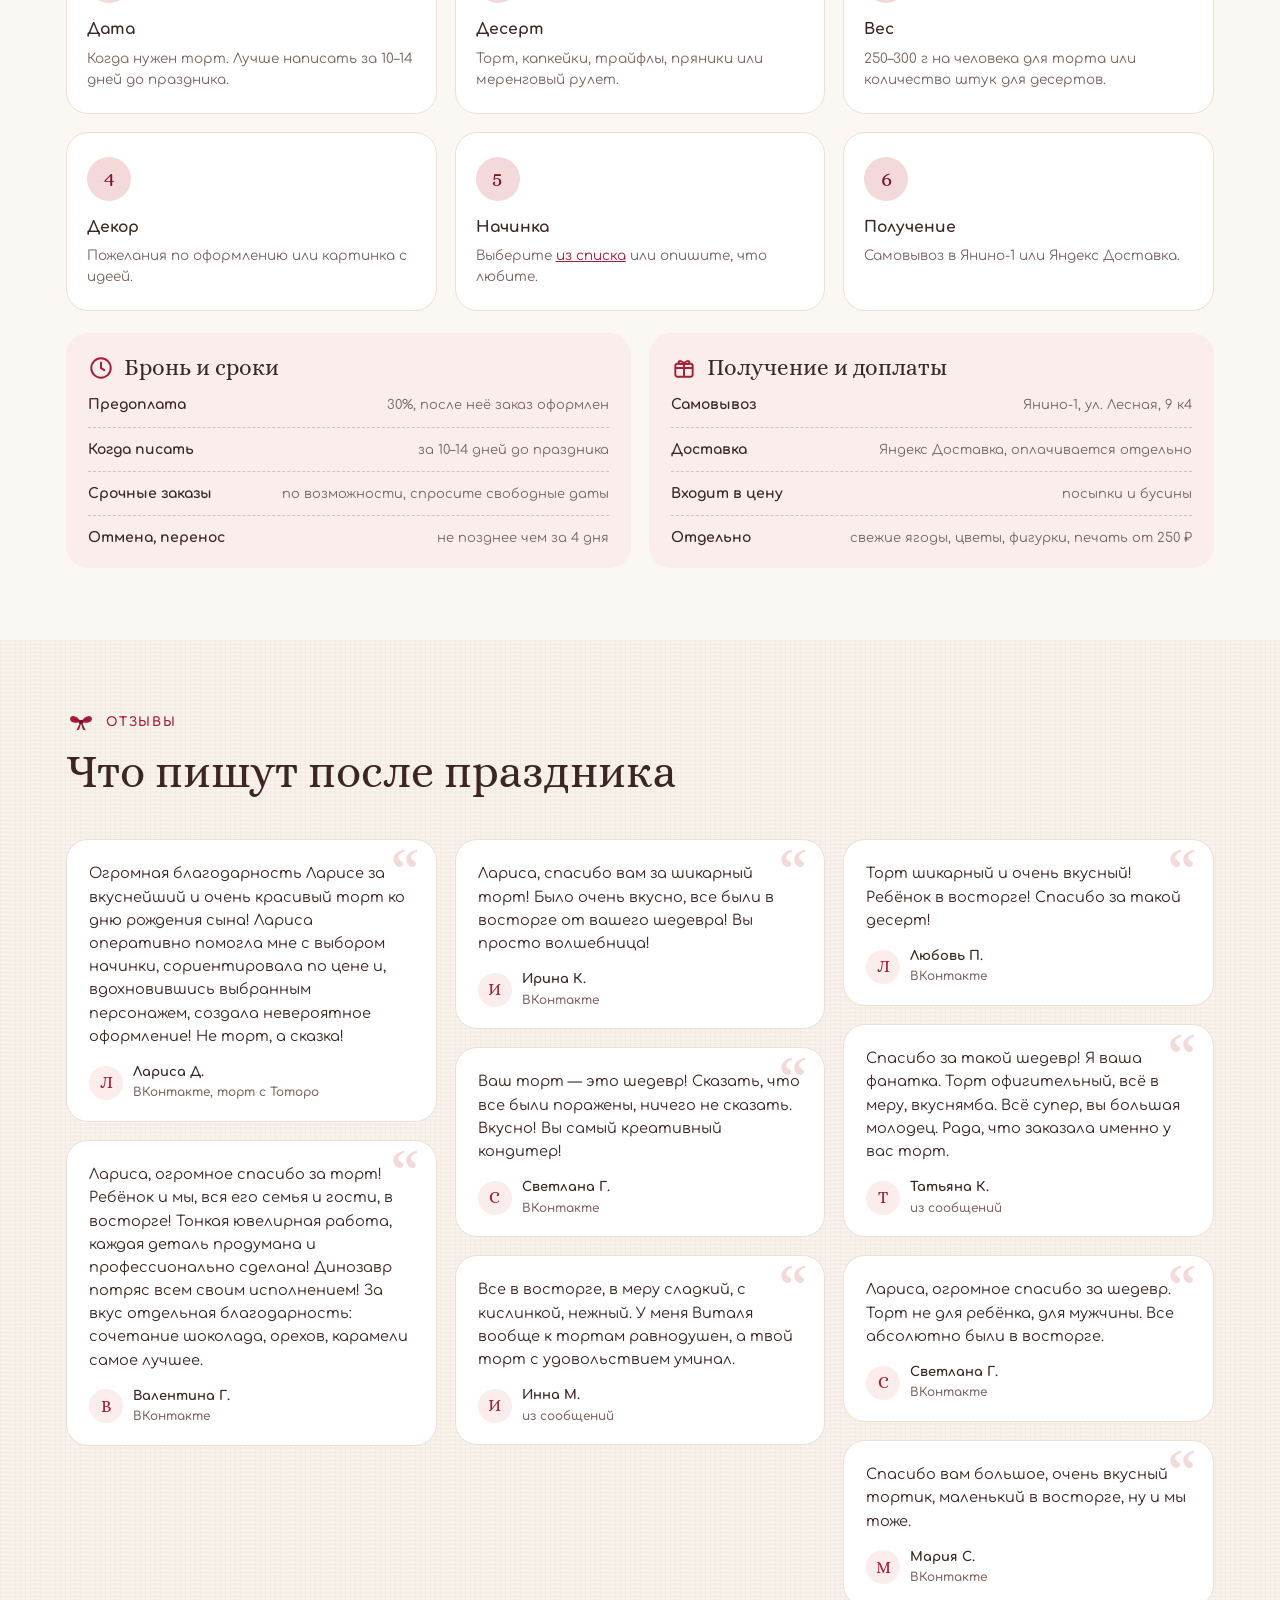
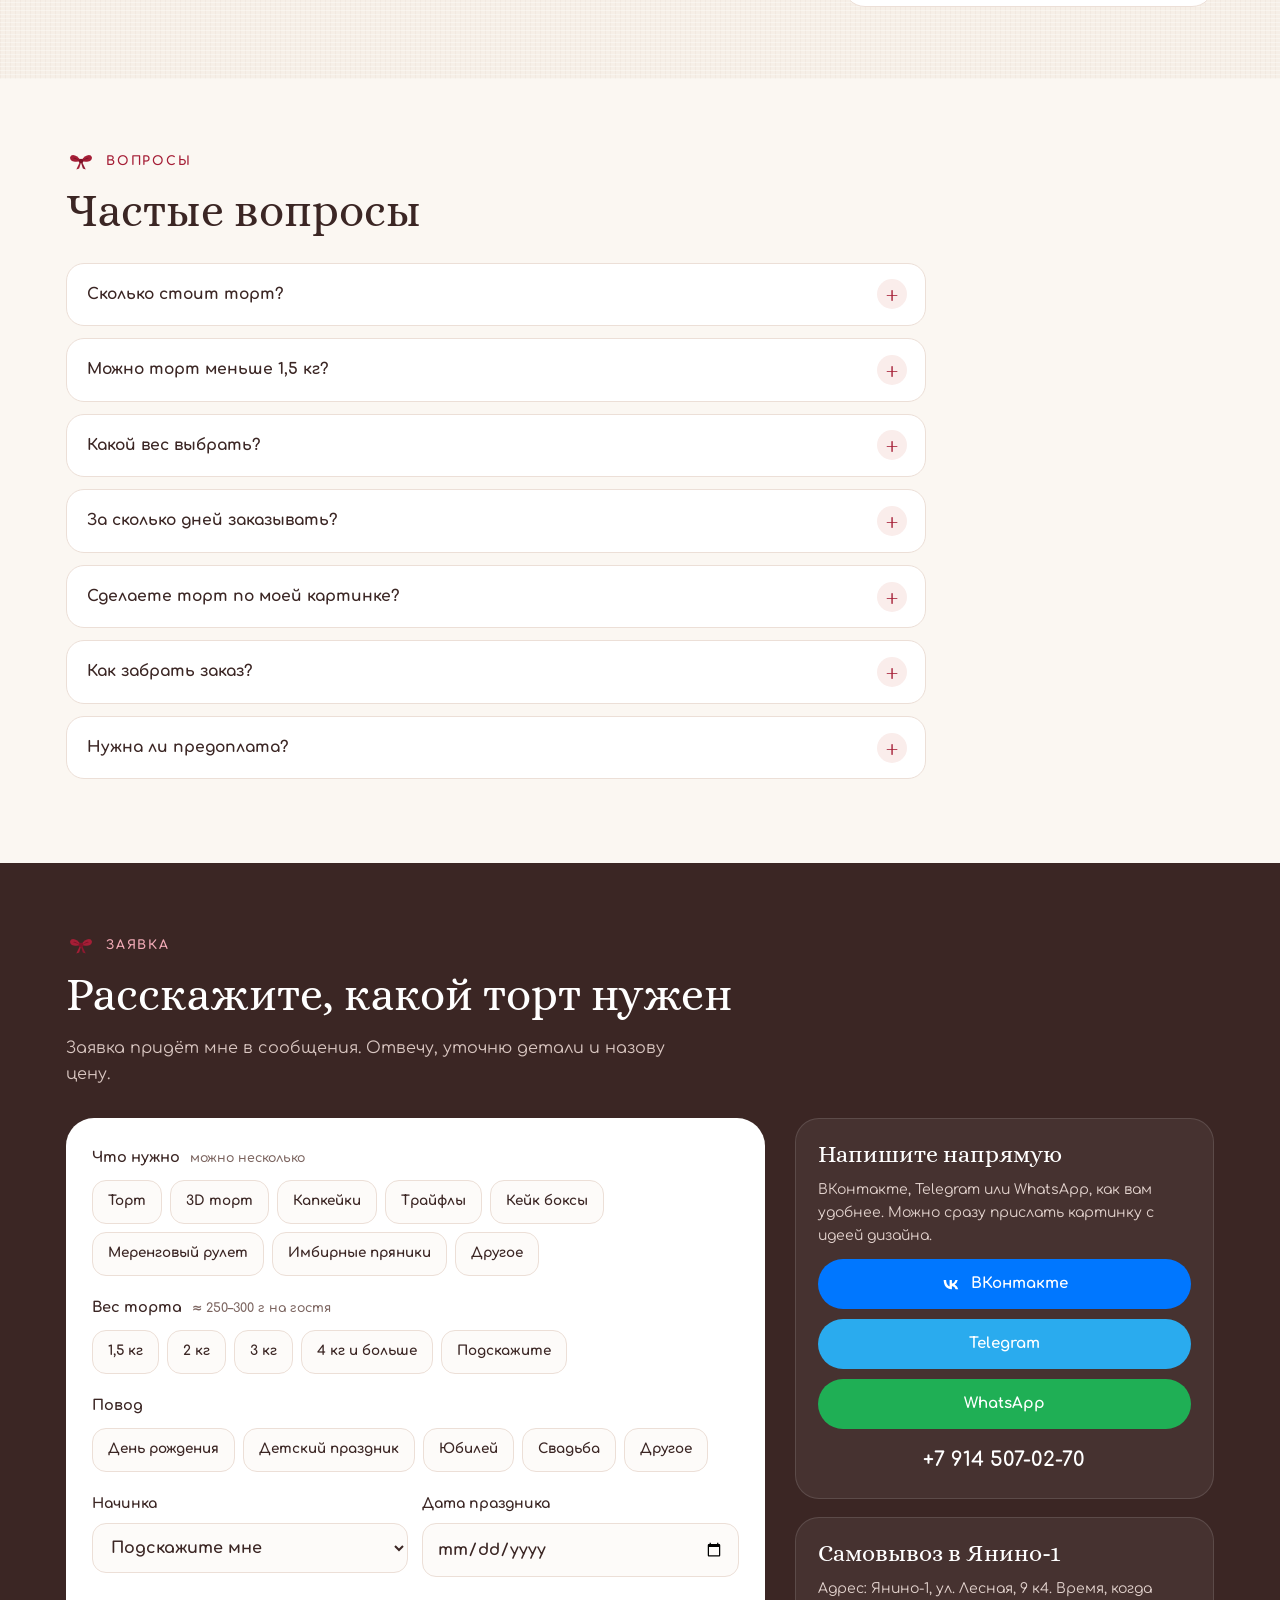
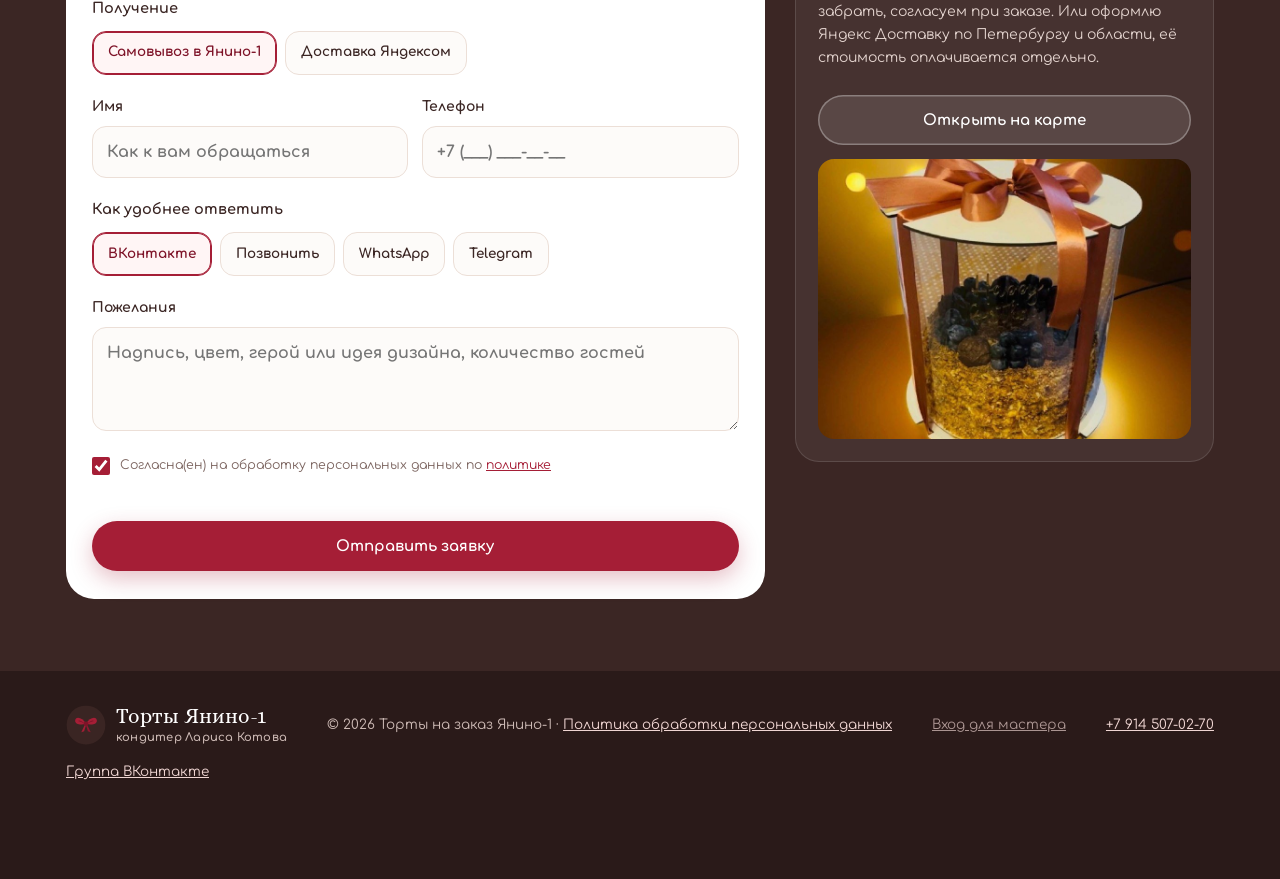
==== commit c10612b8: "Заголовок: «Торты на заказ в» одним шрифтом, «Янино-1» тонким рукописным Great Vibes (правка Ларисы " ====
--- a/index.html
+++ b/index.html
@@ -24,6 +24,24 @@
 @font-face{font-family:'Comfortaa';font-style:normal;font-weight:300 700;font-display:swap;src:url(fonts/comfortaa-latin-334b70.woff2) format('woff2');unicode-range:U+0000-00FF,U+0131,U+0152-0153,U+02BB-02BC,U+02C6,U+02DA,U+02DC,U+0304,U+0308,U+0329,U+2000-206F,U+20AC,U+2122,U+2191,U+2193,U+2212,U+2215,U+FEFF,U+FFFD}
 @font-face{font-family:'Comforter Brush';font-style:normal;font-weight:400;font-display:swap;src:url(fonts/comforter-brush-cyrillic-1e76e9.woff2) format('woff2');unicode-range:U+0301,U+0400-045F,U+0490-0491,U+04B0-04B1,U+2116}
 @font-face{font-family:'Comforter Brush';font-style:normal;font-weight:400;font-display:swap;src:url(fonts/comforter-brush-latin-1a3174.woff2) format('woff2');unicode-range:U+0000-00FF,U+0131,U+0152-0153,U+02BB-02BC,U+02C6,U+02DA,U+02DC,U+0304,U+0308,U+0329,U+2000-206F,U+20AC,U+2122,U+2191,U+2193,U+2212,U+2215,U+FEFF,U+FFFD}
+@font-face{font-family:'Great Vibes';font-style:normal;font-weight:400;font-display:swap;src:url(fonts/great-vibes-cyrillic-246a73.woff2) format('woff2');unicode-range:U+0301, U+0400-045F, U+0490-0491, U+04B0-04B1, U+2116}
+@font-face{font-family:'Great Vibes';font-style:normal;font-weight:400;font-display:swap;src:url(fonts/great-vibes-latin-710b16.woff2) format('woff2');unicode-range:U+0000-00FF, U+0131, U+0152-0153, U+02BB-02BC, U+02C6, U+02DA, U+02DC, U+0304, U+0308, U+0329, U+2000-206F, U+20AC, U+2122, U+2191, U+2193, U+2212, U+2215, U+FEFF, U+FFFD}
+@font-face{font-family:'Playfair Display';font-style:normal;font-weight:400;font-display:swap;src:url(fonts/playfair-display-cyrillic-537919.woff2) format('woff2');unicode-range:U+0301, U+0400-045F, U+0490-0491, U+04B0-04B1, U+2116}
+@font-face{font-family:'Playfair Display';font-style:normal;font-weight:400;font-display:swap;src:url(fonts/playfair-display-latin-446adb.woff2) format('woff2');unicode-range:U+0000-00FF, U+0131, U+0152-0153, U+02BB-02BC, U+02C6, U+02DA, U+02DC, U+0304, U+0308, U+0329, U+2000-206F, U+20AC, U+2122, U+2191, U+2193, U+2212, U+2215, U+FEFF, U+FFFD}
+@font-face{font-family:'Lora';font-style:normal;font-weight:400;font-display:swap;src:url(fonts/lora-cyrillic-5b3742.woff2) format('woff2');unicode-range:U+0301, U+0400-045F, U+0490-0491, U+04B0-04B1, U+2116}
+@font-face{font-family:'Lora';font-style:normal;font-weight:400;font-display:swap;src:url(fonts/lora-latin-a8b5e2.woff2) format('woff2');unicode-range:U+0000-00FF, U+0131, U+0152-0153, U+02BB-02BC, U+02C6, U+02DA, U+02DC, U+0304, U+0308, U+0329, U+2000-206F, U+20AC, U+2122, U+2191, U+2193, U+2212, U+2215, U+FEFF, U+FFFD}
+@font-face{font-family:'Cormorant Garamond';font-style:normal;font-weight:500;font-display:swap;src:url(fonts/cormorant-garamond-cyrillic-a062b9.woff2) format('woff2');unicode-range:U+0301, U+0400-045F, U+0490-0491, U+04B0-04B1, U+2116}
+@font-face{font-family:'Cormorant Garamond';font-style:normal;font-weight:500;font-display:swap;src:url(fonts/cormorant-garamond-latin-c20b57.woff2) format('woff2');unicode-range:U+0000-00FF, U+0131, U+0152-0153, U+02BB-02BC, U+02C6, U+02DA, U+02DC, U+0304, U+0308, U+0329, U+2000-206F, U+20AC, U+2122, U+2191, U+2193, U+2212, U+2215, U+FEFF, U+FFFD}
+@font-face{font-family:'Prata';font-style:normal;font-weight:400;font-display:swap;src:url(fonts/prata-cyrillic-dfcdd6.woff2) format('woff2');unicode-range:U+0301, U+0400-045F, U+0490-0491, U+04B0-04B1, U+2116}
+@font-face{font-family:'Prata';font-style:normal;font-weight:400;font-display:swap;src:url(fonts/prata-latin-a91597.woff2) format('woff2');unicode-range:U+0000-00FF, U+0131, U+0152-0153, U+02BB-02BC, U+02C6, U+02DA, U+02DC, U+0304, U+0308, U+0329, U+2000-206F, U+20AC, U+2122, U+2191, U+2193, U+2212, U+2215, U+FEFF, U+FFFD}
+@font-face{font-family:'Marck Script';font-style:normal;font-weight:400;font-display:swap;src:url(fonts/marck-script-cyrillic-28a4e0.woff2) format('woff2');unicode-range:U+0301, U+0400-045F, U+0490-0491, U+04B0-04B1, U+2116}
+@font-face{font-family:'Marck Script';font-style:normal;font-weight:400;font-display:swap;src:url(fonts/marck-script-latin-6e2c7d.woff2) format('woff2');unicode-range:U+0000-00FF, U+0131, U+0152-0153, U+02BB-02BC, U+02C6, U+02DA, U+02DC, U+0304, U+0308, U+0329, U+2000-206F, U+20AC, U+2122, U+2191, U+2193, U+2212, U+2215, U+FEFF, U+FFFD}
+@font-face{font-family:'Caveat';font-style:normal;font-weight:500;font-display:swap;src:url(fonts/caveat-cyrillic-ee522e.woff2) format('woff2');unicode-range:U+0301, U+0400-045F, U+0490-0491, U+04B0-04B1, U+2116}
+@font-face{font-family:'Caveat';font-style:normal;font-weight:500;font-display:swap;src:url(fonts/caveat-latin-6ea773.woff2) format('woff2');unicode-range:U+0000-00FF, U+0131, U+0152-0153, U+02BB-02BC, U+02C6, U+02DA, U+02DC, U+0304, U+0308, U+0329, U+2000-206F, U+20AC, U+2122, U+2191, U+2193, U+2212, U+2215, U+FEFF, U+FFFD}
+@font-face{font-family:'Lobster';font-style:normal;font-weight:400;font-display:swap;src:url(fonts/lobster-cyrillic-508123.woff2) format('woff2');unicode-range:U+0301, U+0400-045F, U+0490-0491, U+04B0-04B1, U+2116}
+@font-face{font-family:'Lobster';font-style:normal;font-weight:400;font-display:swap;src:url(fonts/lobster-latin-ad48a3.woff2) format('woff2');unicode-range:U+0000-00FF, U+0131, U+0152-0153, U+02BB-02BC, U+02C6, U+02DA, U+02DC, U+0304, U+0308, U+0329, U+2000-206F, U+20AC, U+2122, U+2191, U+2193, U+2212, U+2215, U+FEFF, U+FFFD}
+@font-face{font-family:'Bad Script';font-style:normal;font-weight:400;font-display:swap;src:url(fonts/bad-script-cyrillic-941bef.woff2) format('woff2');unicode-range:U+0301, U+0400-045F, U+0490-0491, U+04B0-04B1, U+2116}
+@font-face{font-family:'Bad Script';font-style:normal;font-weight:400;font-display:swap;src:url(fonts/bad-script-latin-214fbe.woff2) format('woff2');unicode-range:U+0000-00FF, U+0131, U+0152-0153, U+02BB-02BC, U+02C6, U+02DA, U+02DC, U+0304, U+0308, U+0329, U+2000-206F, U+20AC, U+2122, U+2191, U+2193, U+2212, U+2215, U+FEFF, U+FFFD}
 :root{
   --bg:#FBF7F2;--linen:#F6EFE7;--paper:#FFFFFF;--blush:#FAEDEB;--rose:#F3D9DA;--rose-d:#E7B9BD;
   --cherry:#A51E36;--cherry-d:#7E1328;--cherry-l:#C8455C;--ink:#3B2624;--muted:#7C6560;--line:#ECDFD7;
@@ -36,7 +54,7 @@
 body{margin:0;background:var(--bg);color:var(--ink);font:400 15.5px/1.65 var(--sans);overflow-x:hidden}
 img{max-width:100%;height:auto;display:block}
 a{color:var(--cherry)}
-h1,h2,h3{font-family:var(--serif);font-weight:400;line-height:1.12;margin:0}
+h1,h2,h3{font-family:var(--head,var(--serif));font-weight:400;line-height:1.12;margin:0}
 p{margin:0 0 12px}
 button,input,select,textarea{font:inherit;color:inherit}
 .wrap{max-width:1180px;margin:0 auto;padding:0 16px}
@@ -79,7 +97,7 @@
 .hero-kick span{display:inline-flex;align-items:center;gap:8px}
 .hero-kick span+span::before{content:"";width:5px;height:5px;border-radius:50%;background:var(--rose-d)}
 .hero h1{font-size:clamp(38px,6vw,68px);letter-spacing:-.01em;margin-bottom:24px}
-.hero h1 em{font-style:normal;color:var(--cherry);font-family:var(--serif)}
+.hero h1 em{font-style:normal;color:var(--cherry);font-family:var(--acc,'Great Vibes',cursive);font-size:var(--acc-sz,1.3em);line-height:.9;white-space:nowrap;padding-right:.05em}
 .hero p.lead{font-size:16.5px;margin-bottom:22px}
 .chips{display:flex;flex-wrap:wrap;gap:10px;margin-bottom:26px}
 .chip{display:inline-flex;align-items:center;gap:8px;background:#fff;border:1.5px solid var(--line);border-radius:999px;padding:9px 15px;font-weight:700;font-size:13.5px}
@@ -483,6 +501,11 @@
 .ms-ph>span{font-size:13.5px;color:var(--muted)}
 .ms-ph .btn{min-height:40px;padding:0 16px;font-size:14px}
 .ms-list{display:grid;gap:8px;margin-bottom:14px}
+.ms-fos{display:grid;grid-template-columns:repeat(auto-fill,minmax(128px,1fr));gap:8px}
+.ms-fo{position:relative;min-width:0;display:flex;flex-direction:column;gap:2px;padding:10px 12px;border:1.5px solid var(--line);border-radius:12px;cursor:pointer}
+.ms-fo.on{border-color:var(--cherry);box-shadow:inset 0 0 0 1px var(--cherry)}
+.ms-fo input{position:absolute;opacity:0;pointer-events:none}
+.ms-fo span{font-size:20px;line-height:1.2;color:var(--ink);overflow-wrap:anywhere}.ms-fo small{font-size:12px;color:var(--muted)}
 .ms-li{display:grid;grid-template-columns:52px 1fr 40px 40px;gap:10px;align-items:center;padding:6px;border:1.5px solid var(--line);border-radius:14px;cursor:pointer}
 .ms-li.off{opacity:.55}
 .ms-li b{font-size:14.5px;line-height:1.3;overflow-wrap:anywhere}.ms-li small{color:var(--cherry);font-weight:400}
@@ -530,7 +553,7 @@
   <div class="wrap hw">
     <div class="rv">
       <div class="hero-kick"><span>Янино-1</span><span>6 лет стажа</span><span>Cake Artist World</span></div>
-      <h1>Торты <em>на заказ</em> в Янино-1</h1>
+      <h1>Торты на заказ в <em>Янино-1</em></h1>
       <p class="lead">Меня зовут Лариса, я кондитер с 6-летним стажем и бронзовый призёр международных конкурсов. Пеку торты любой сложности: детские, 3D, свадебные, на юбилей, с живыми и сахарными цветами и фигурками ручной лепки. Ещё капкейки, трайфлы, меренговые рулеты и имбирные пряники.</p>
       <div class="chips">
         <span class="chip"><i></i>Торт 1,5 кг — <span data-pr="min">3 200 ₽</span></span>
@@ -1100,8 +1123,19 @@
   };
   const galHtml = (c, i) => `<button type="button" data-i="${i}">${imgTag(c)}<span>${esc(c.cap)}</span></button>`;
   const vis = (arr, f, a) => arr.map((c, i) => c.hide && !M ? "" : f(c, i, a).replace(/^<(\w+) class="/, `<$1 class="${c.hide ? "ms-hid " : ""}`)).join("");
+  // шрифты: заголовки и выделенные слова («на заказ»), выбирает мастер
+  const FONTS = [["Great Vibes", "Great Vibes", 1.3], ["Alice", "Alice"], ["Playfair Display", "Playfair"], ["Lora", "Lora"], ["Cormorant Garamond", "Cormorant", 1.1], ["Prata", "Prata"], ["Lobster", "Lobster"], ["Marck Script", "Marck Script", 1.08], ["Bad Script", "Bad Script"], ["Caveat", "Caveat", 1.15], ["Comforter Brush", "Кисть", 1.16]];
+  const HEAD_FONTS = FONTS.slice(1, 8);
+  const fstack = n => `'${n}',Georgia,serif`;
+  function applyFont() {
+    const f = D.font || {}, r = document.documentElement.style, a = FONTS.find(x => x[0] === f.a);
+    f.h && f.h !== "Alice" ? r.setProperty("--head", fstack(f.h)) : r.removeProperty("--head");
+    if (f.a === "head") { r.setProperty("--acc", "var(--head,var(--serif))"); r.setProperty("--acc-sz", "1em"); }
+    else if (a) { r.setProperty("--acc", fstack(a[0])); r.setProperty("--acc-sz", (a[2] || 1) + "em"); } else { r.removeProperty("--acc"); r.removeProperty("--acc-sz"); }
+  }
   let M = null;
   function render() {
+    applyFont();
     Object.assign(PRICE, D.price);
     const pv = {min: PRICE.min, kg: PRICE.kg, k2: 2 * PRICE.kg, k3: 3 * PRICE.kg, print: PRICE.print};
     document.querySelectorAll("[data-pr]").forEach(s => s.textContent = fmt(pv[s.dataset.pr]));
@@ -1168,6 +1202,7 @@
   }
 
   const SECS = [
+    ["font", ".hero h1", "Шрифты заголовков"],
     ["price", "#p-cakes .wtable", "Изменить цены за вес"],
     ["cakes", "#p-cakes .grid", "Торты: добавить, изменить, порядок"],
     ["sweets", "#p-sweets .dgrid", "Десерты: добавить, изменить, порядок"],
@@ -1181,7 +1216,7 @@
   document.addEventListener("click", e => {
     if (!M) return;
     const b = e.target.closest(".ms-sec");
-    if (b) { e.preventDefault(); b.dataset.ed === "price" ? priceDlg() : listDlg(b.dataset.ed); return; }
+    if (b) { e.preventDefault(); b.dataset.ed === "price" ? priceDlg() : b.dataset.ed === "font" ? fontDlg() : listDlg(b.dataset.ed); return; }
     const c = e.target.closest("#p-cakes .card, #p-sweets .dcard, #fillings .fcard, #gal > button, #p-cakes .wtable");
     if (!c) return;
     e.preventDefault(); e.stopPropagation();
@@ -1220,6 +1255,18 @@
       D.price = {min, kg, print: pr};
       closeDlg(); persist(); done();
     };
+  }
+  function fontDlg() {
+    const f0 = {...(D.font || {})}, f = {h: f0.h || "Alice", a: f0.a || "Great Vibes"};
+    const opt = (name, val, cur, lab, fam, sz) => { const smp = name === "fa" ? "Янино-1" : "Торты на заказ"; return `<label class="ms-fo${val === cur ? " on" : ""}"><input type="radio" name="${name}" value="${esc(val)}"${val === cur ? " checked" : ""}><span style="font-family:${fam};font-size:${Math.round(20 * (sz || 1))}px">${smp}</span><small>${esc(lab)}</small></label>`; };
+    openDlg(`<button class="ms-x" type="button" data-close aria-label="Закрыть">×</button><h3>Шрифты</h3><p>Нажмите на вариант, сайт сразу покажет, как это выглядит. Тексты и цены остаются обычным шрифтом.</p>
+      <div class="ms-f"><span>Заголовки (названия разделов, тортов, начинок)</span><div class="ms-fos">${HEAD_FONTS.map(x => opt("fh", x[0], f.h, x[1], fstack(x[0]), x[2])).join("")}</div></div>
+      <div class="ms-f"><span>Слово «Янино-1» в главном заголовке</span><div class="ms-fos">${opt("fa", "head", f.a, "Как заголовки", "var(--head,var(--serif))")}${FONTS.map(x => opt("fa", x[0], f.a, x[1], fstack(x[0]), x[2])).join("")}</div></div>
+      <div class="ms-row"><button class="btn btn-red" type="button" id="fo-ok">Готово</button><button class="btn btn-line" type="button" id="fo-no">Отмена</button></div>`);
+    const box = dlg.querySelector(".ms-in");
+    box.onchange = e => { if (!e.target.name) return; f[e.target.name === "fh" ? "h" : "a"] = e.target.value; box.querySelectorAll(`[name=${e.target.name}]`).forEach(i => i.parentNode.classList.toggle("on", i.checked)); D.font = f; applyFont(); };
+    $("fo-no").onclick = () => { D.font = f0.h || f0.a ? f0 : undefined; applyFont(); closeDlg(); };
+    $("fo-ok").onclick = () => { D.font = {h: f.h, a: f.a}; closeDlg(); persist(); done(); };
   }
   const done = () => mtoast(M.demo ? "Готово. Это демо, на сайт правки попадут после подключения" : "Готово. Когда закончите, нажмите «Сохранить на сайт»");
 
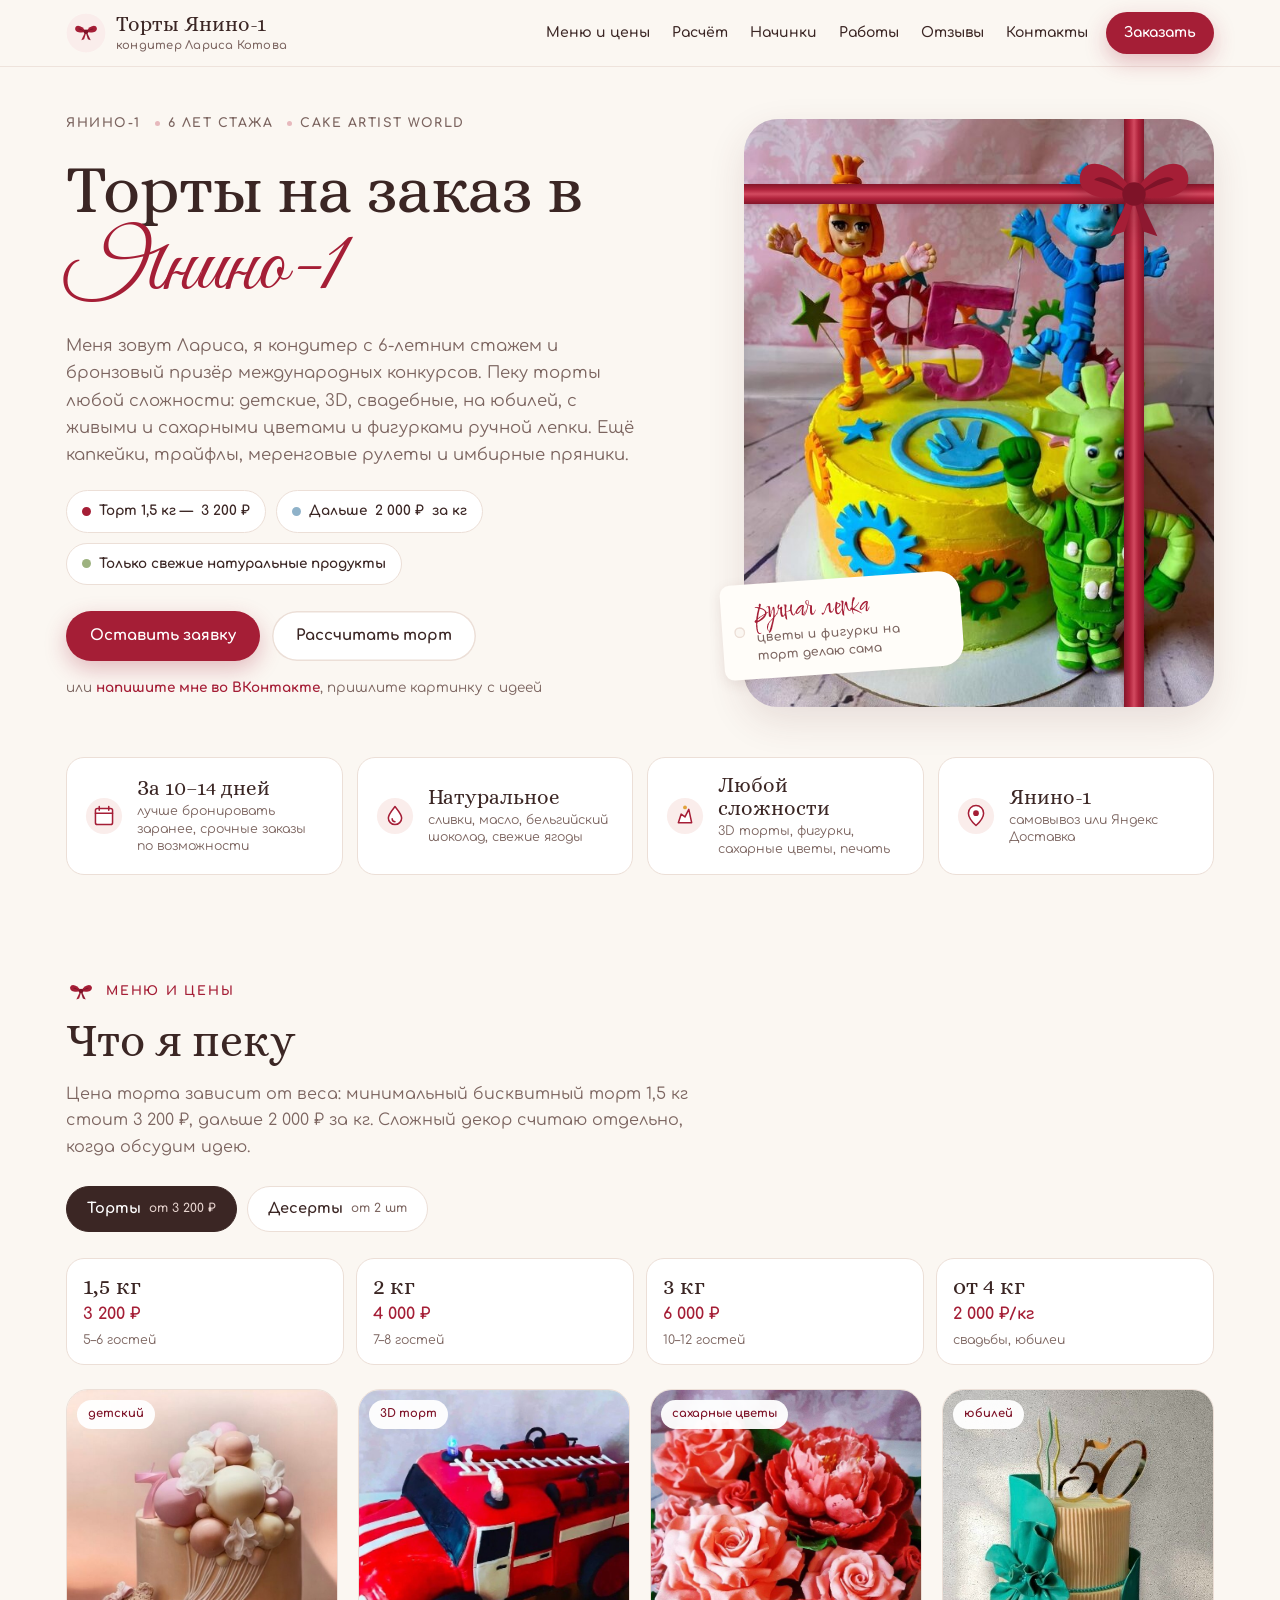
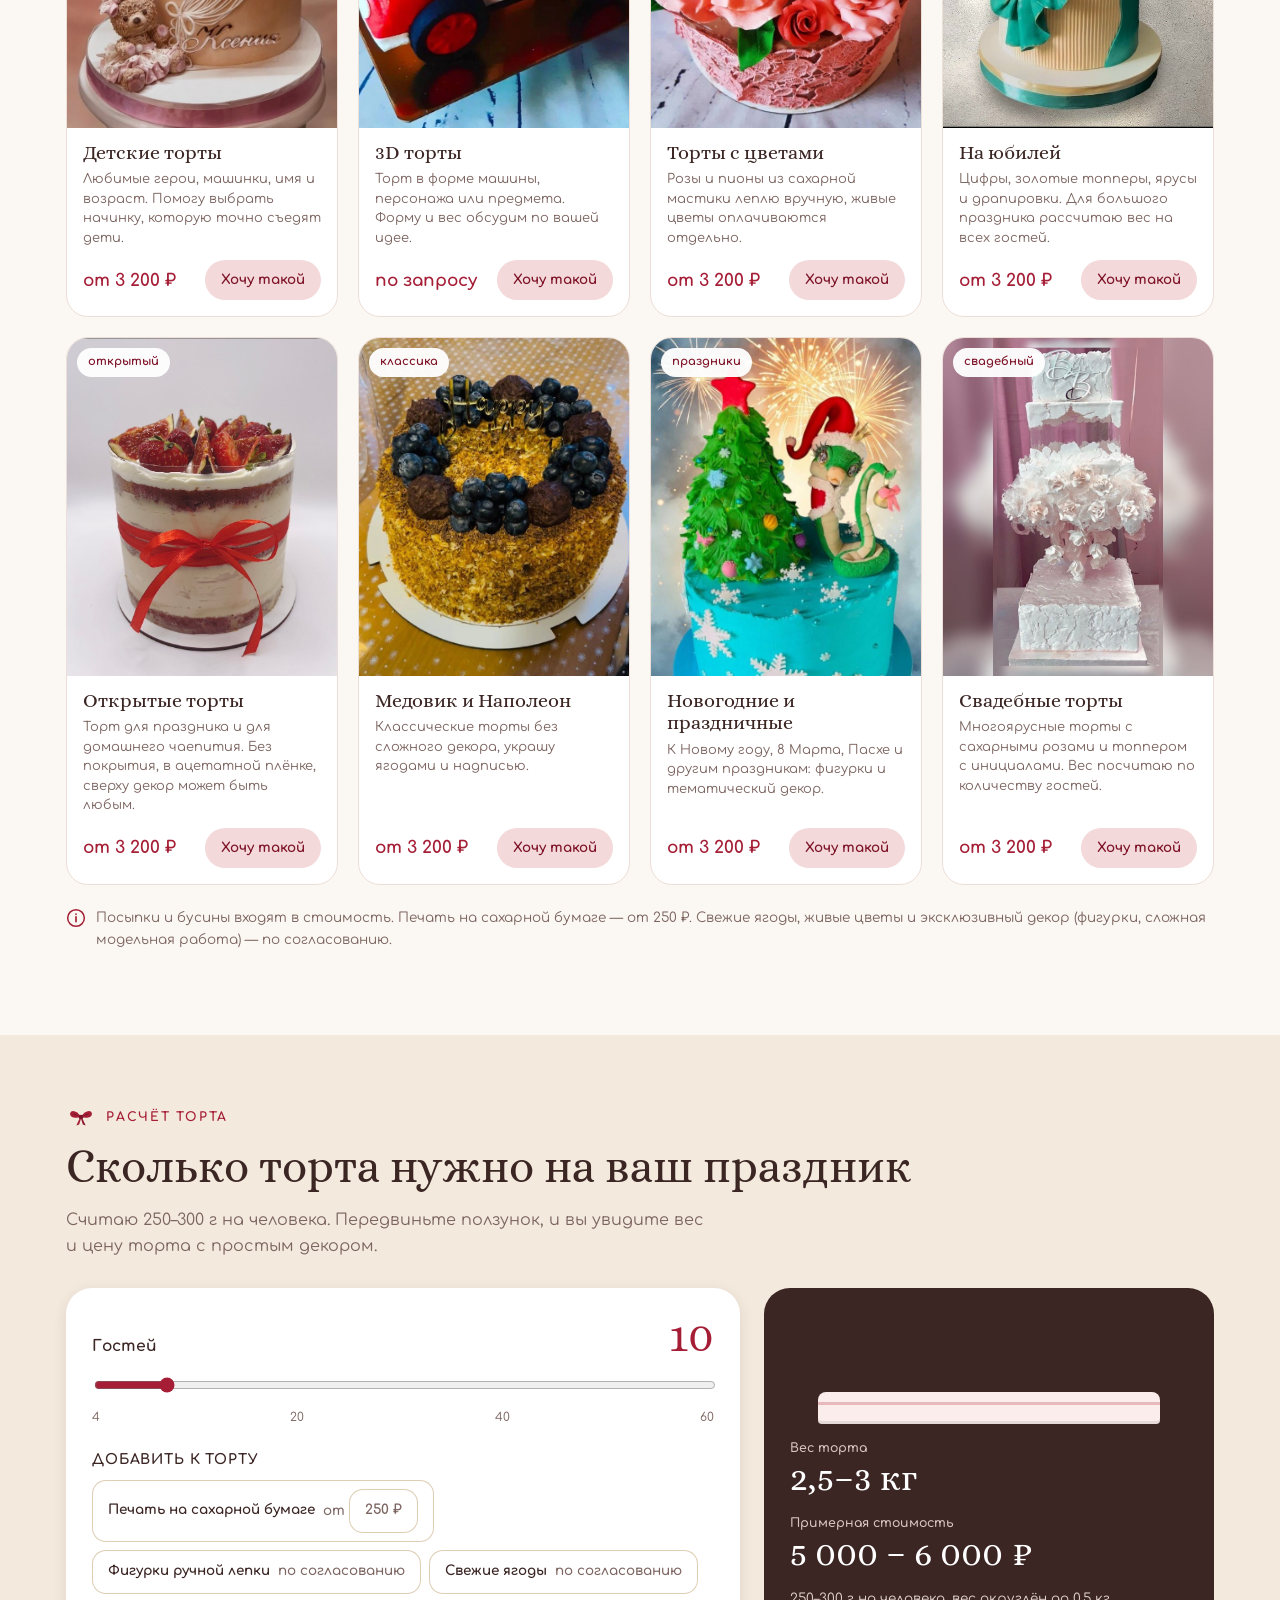
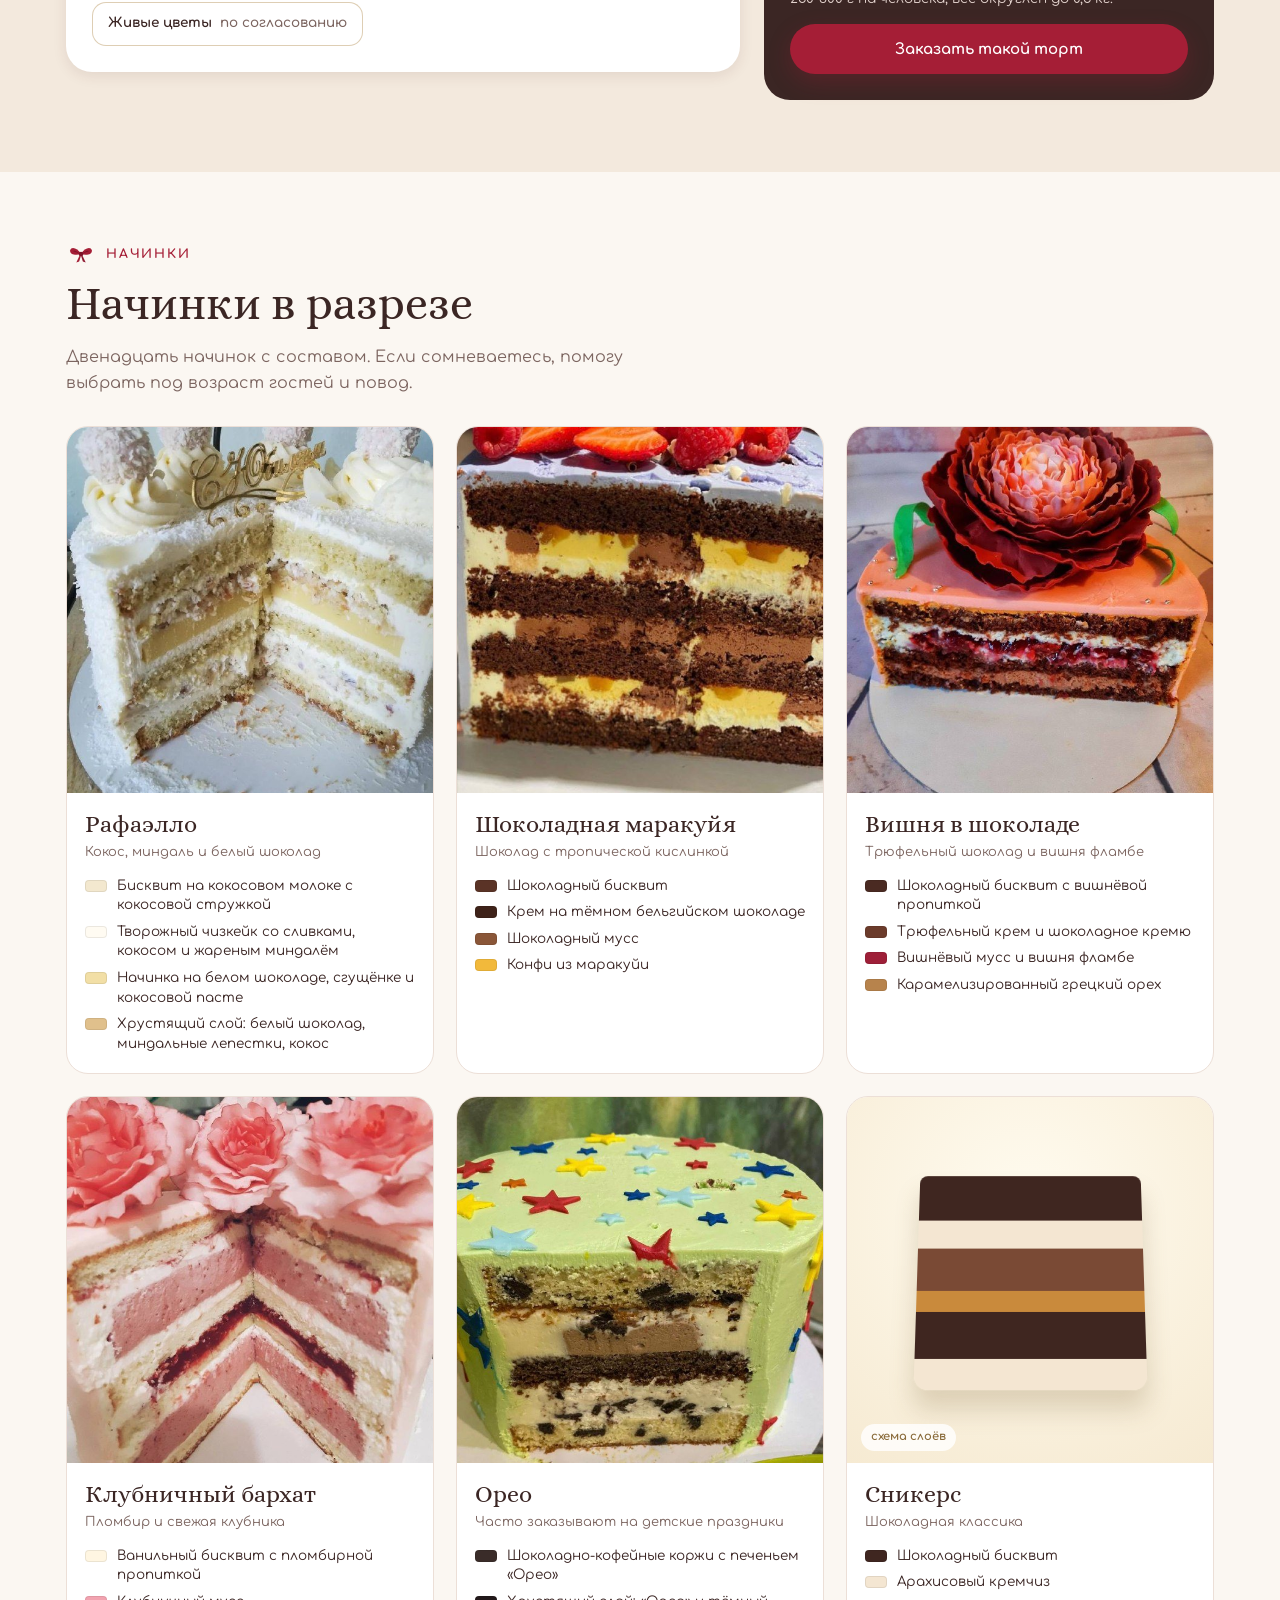
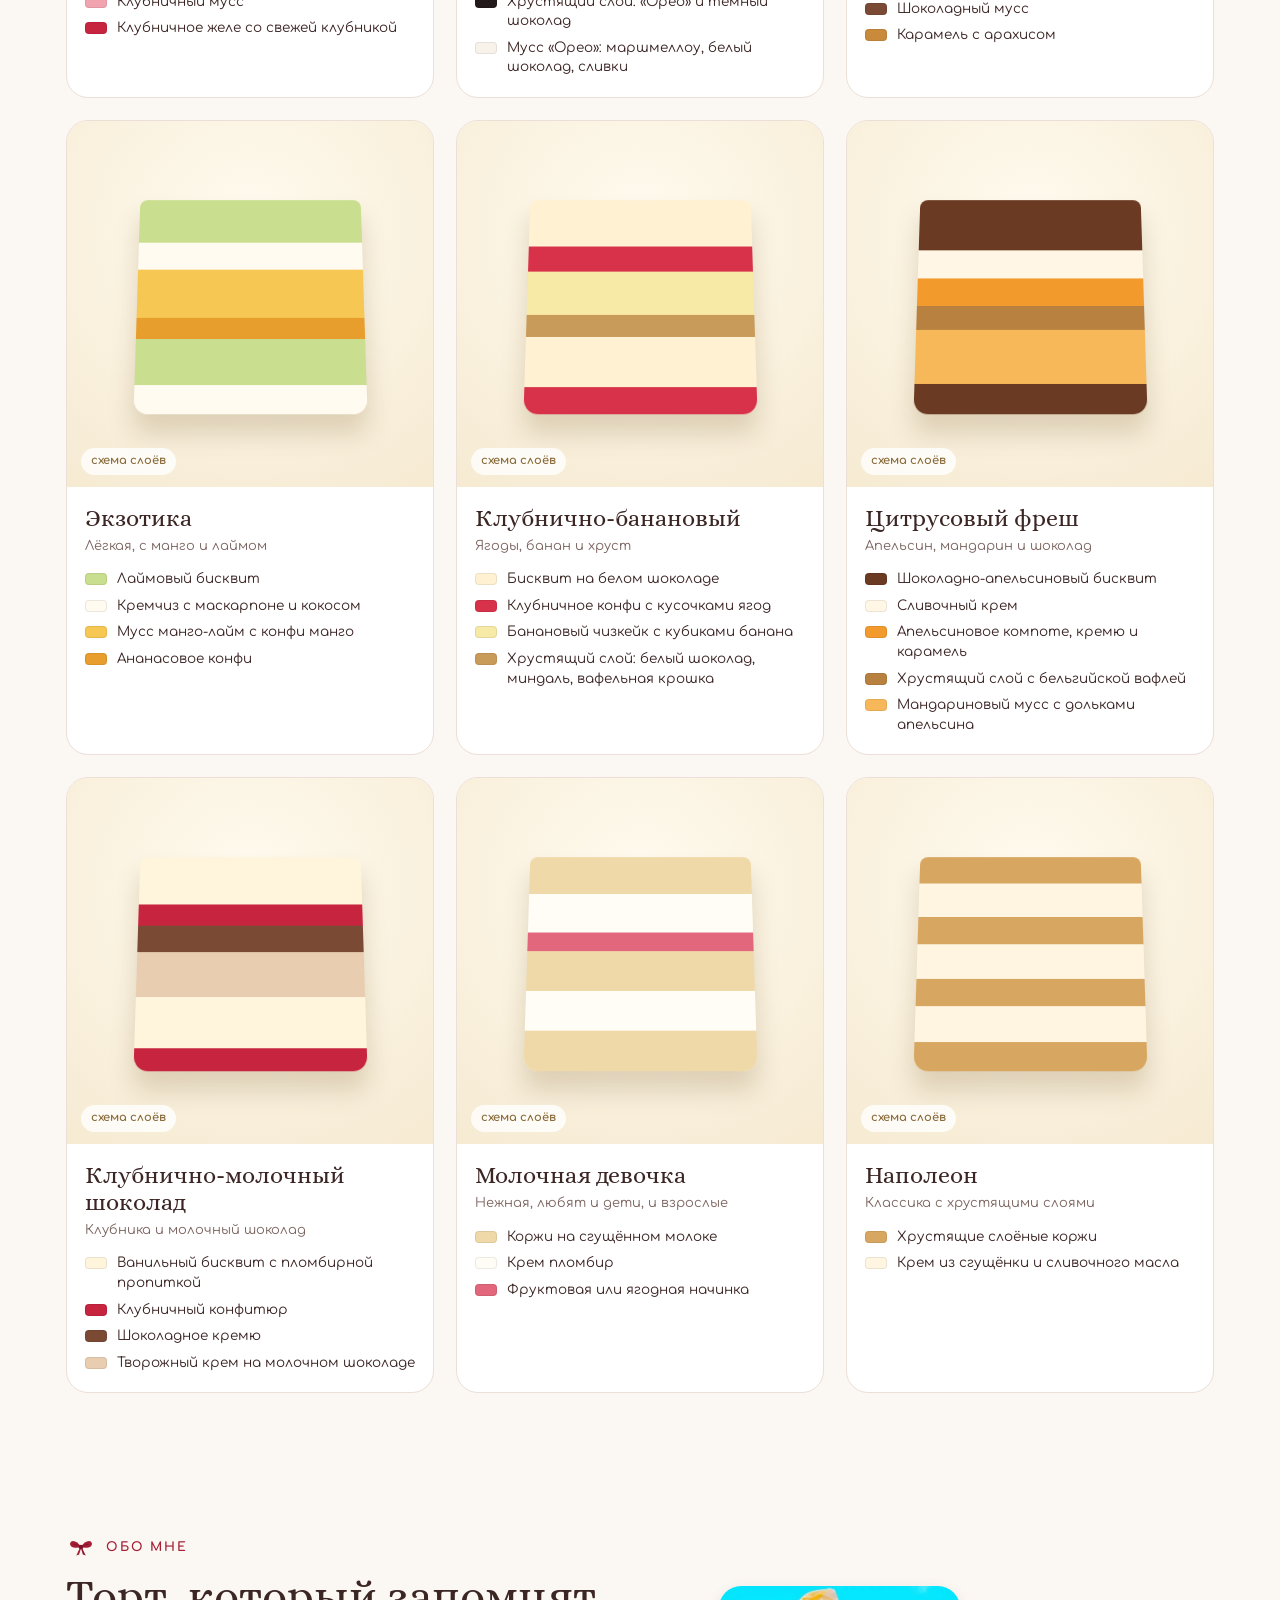
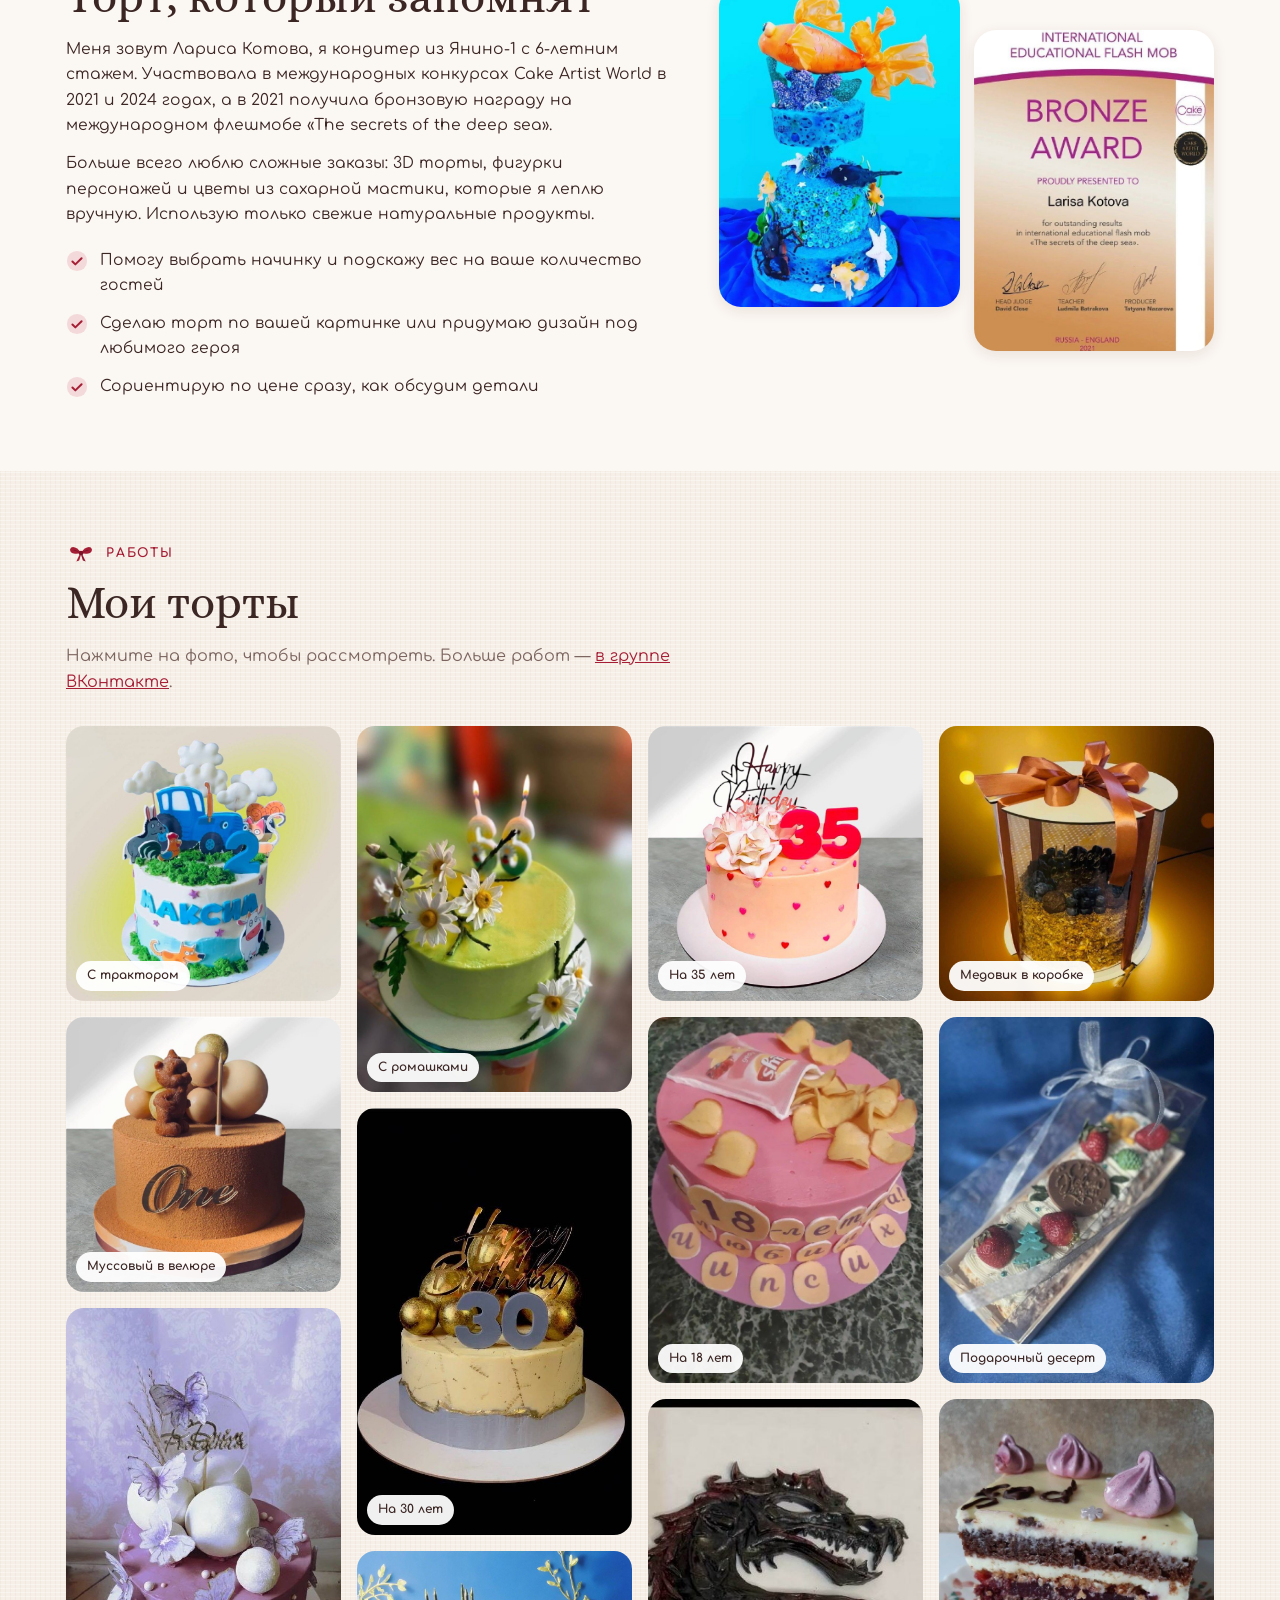
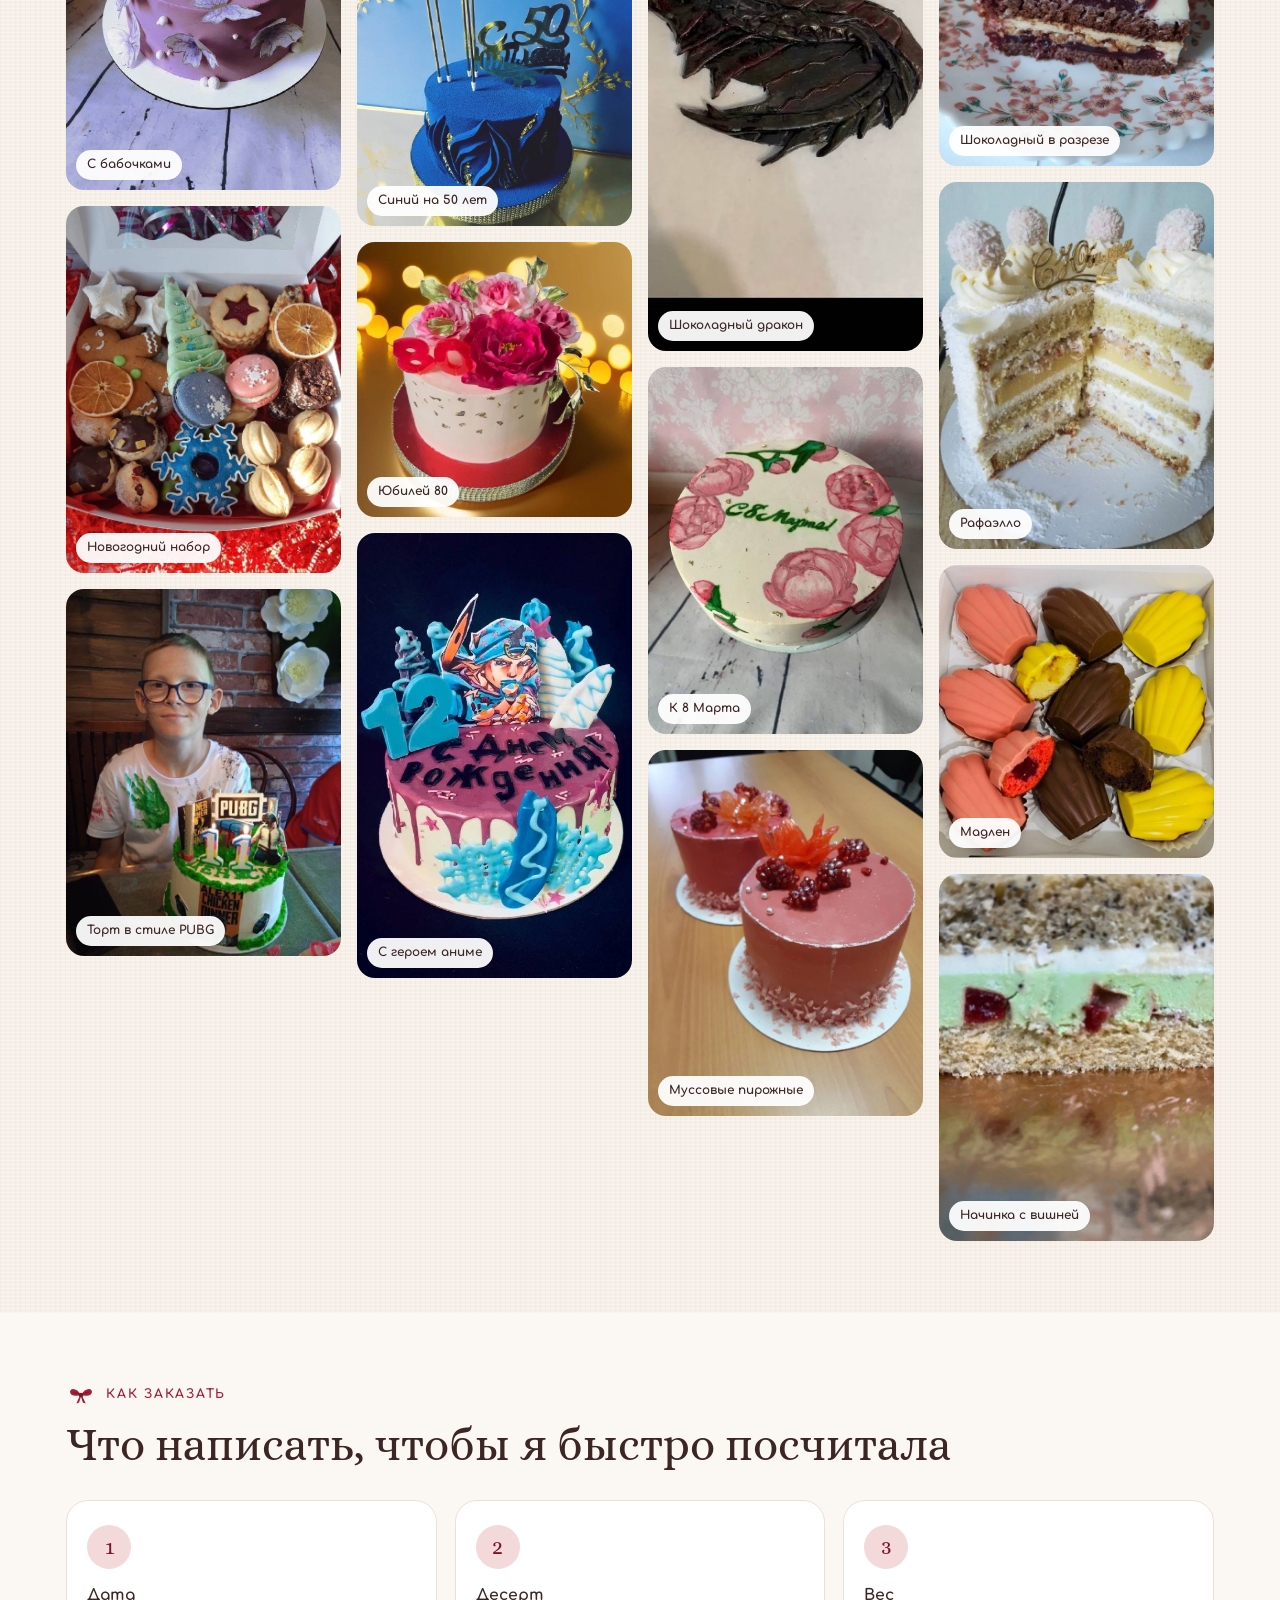
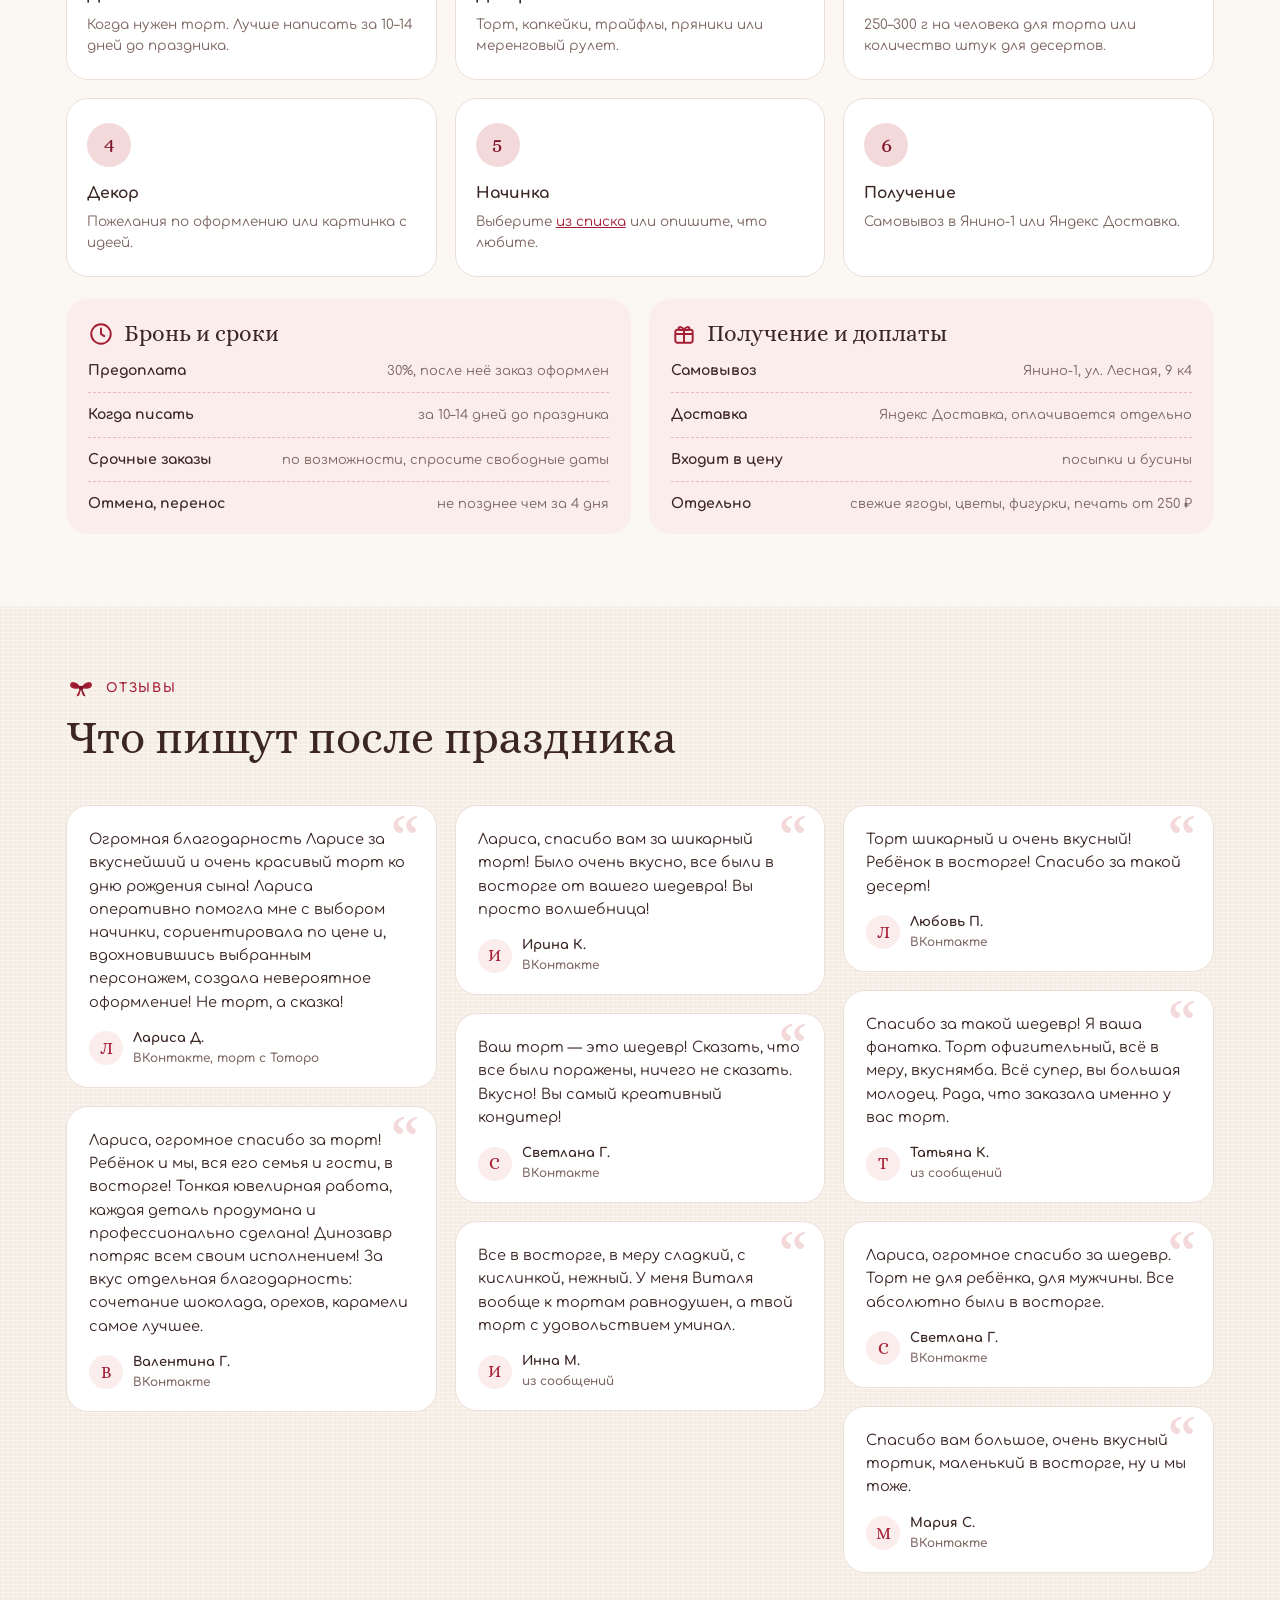
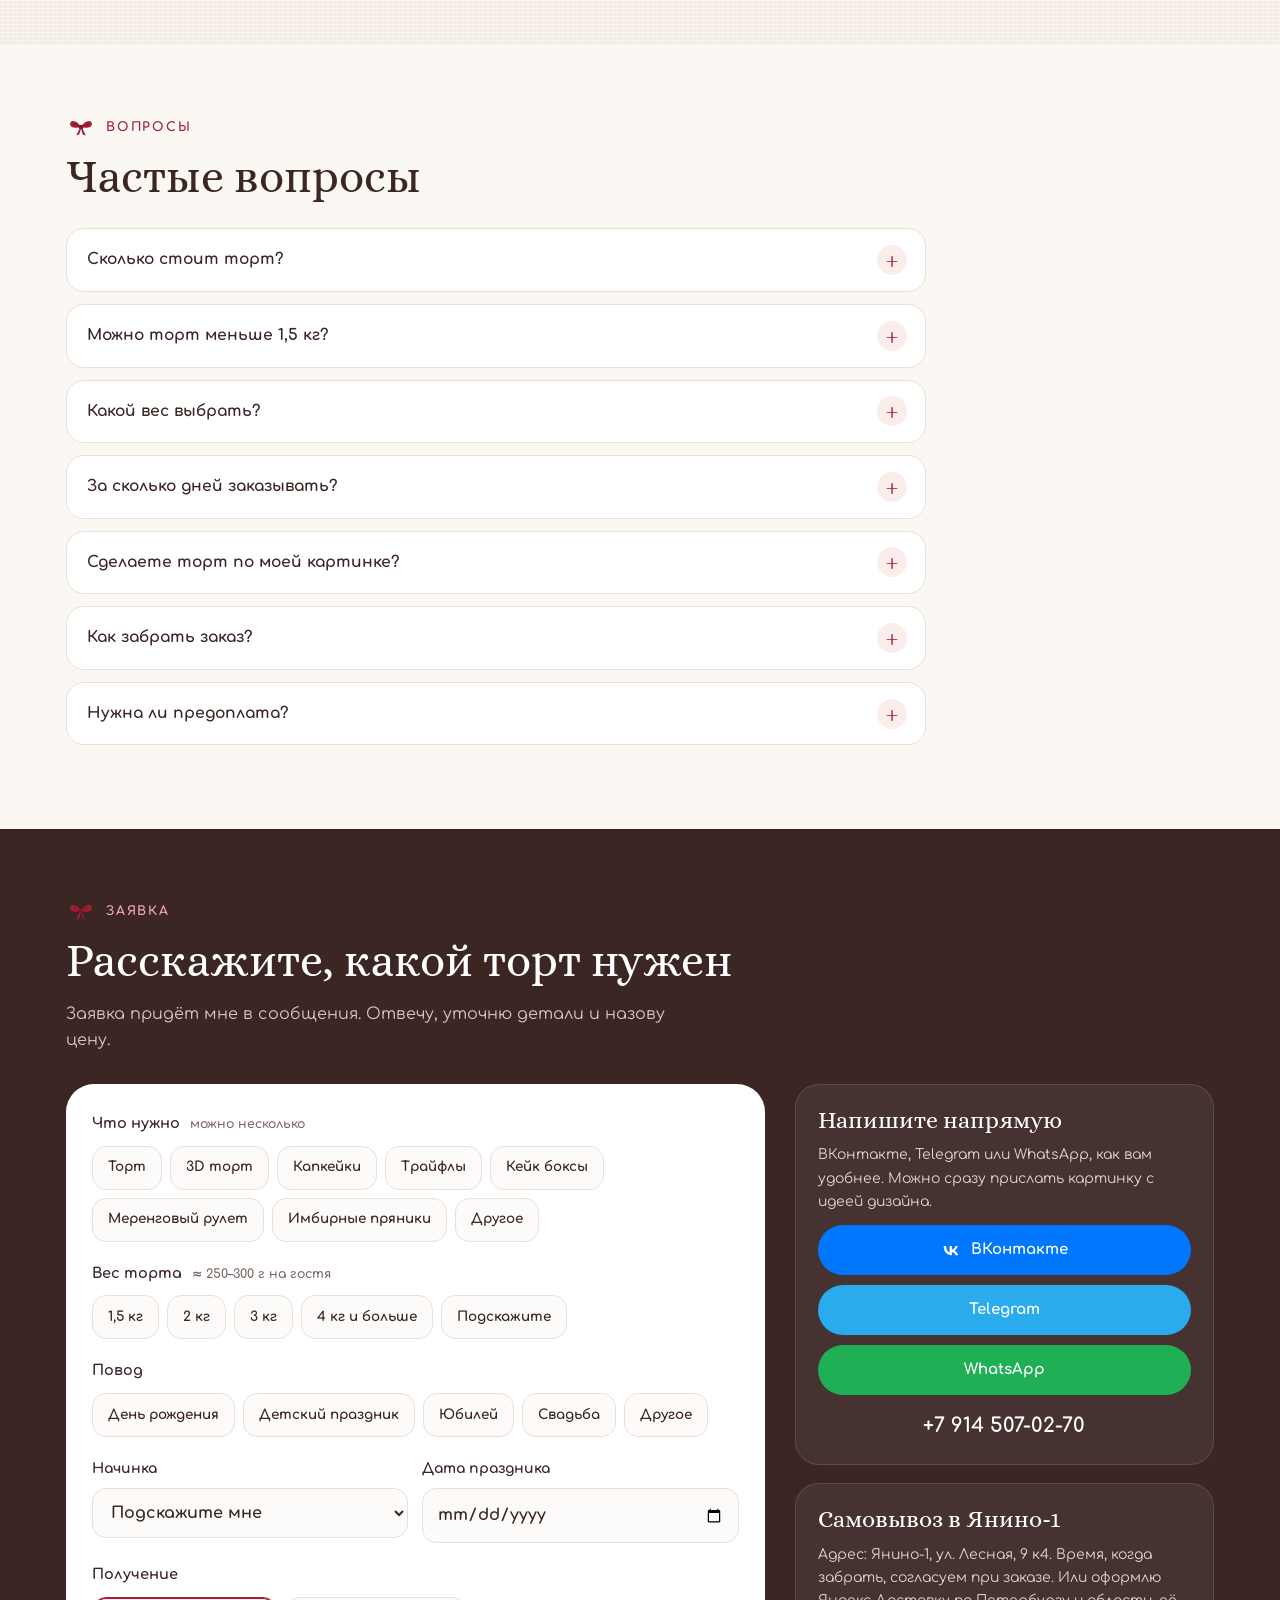
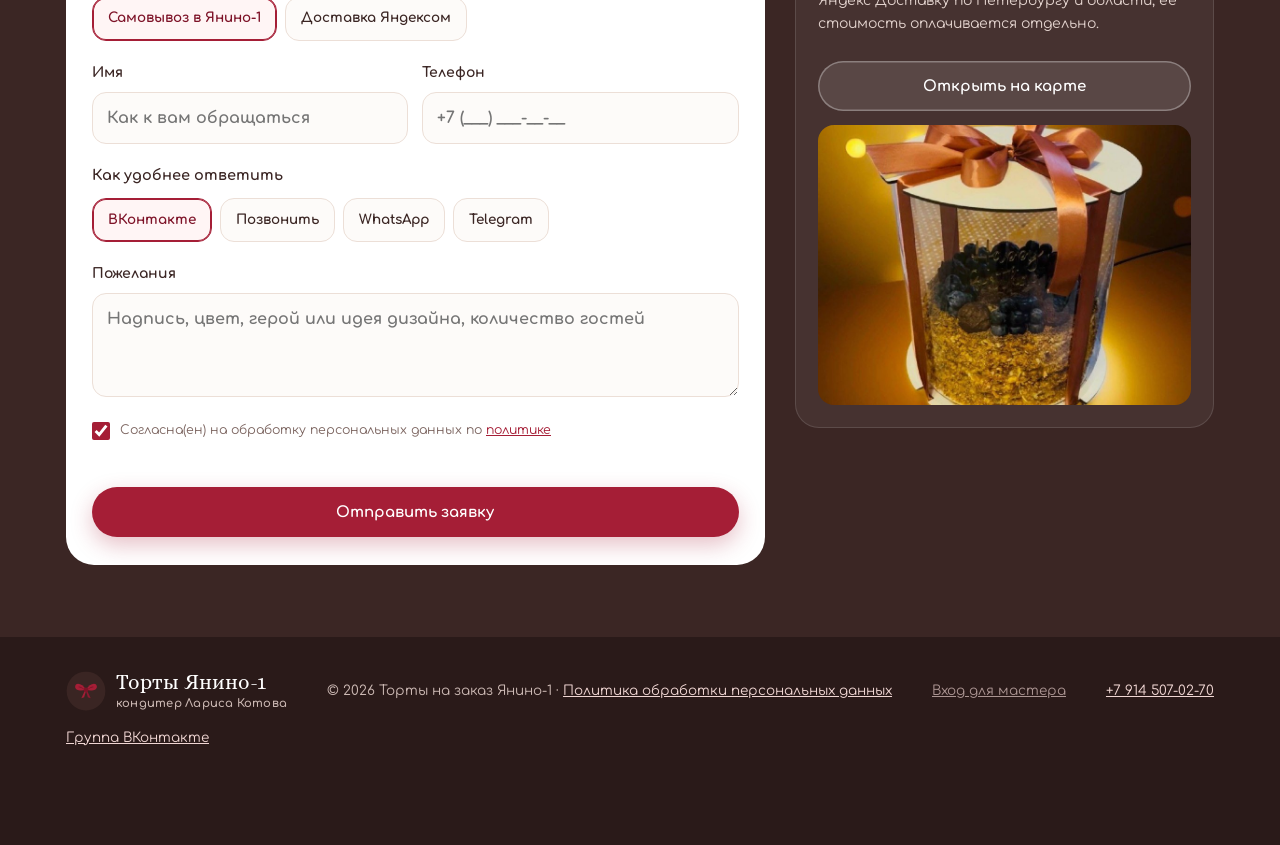
==== commit cec80a20: "Запуск на torty-yanino.ru: CNAME, robots, sitemap, без плашки макета и noindex Co-Authored-By: Claud" ====
--- a/index.html
+++ b/index.html
@@ -5,12 +5,13 @@
 <meta name="viewport" content="width=device-width,initial-scale=1">
 <title>Торты на заказ в Янино-1 — кондитер Лариса Котова</title>
 <meta name="description" content="Торты любой сложности на заказ в Янино-1: детские, 3D, свадебные, с цветами и фигурками ручной лепки. Торт 1,5 кг — 3 200 ₽, дальше 2 000 ₽ за кг. Капкейки, трайфлы, пряники. Самовывоз или Яндекс Доставка.">
-<meta name="robots" content="noindex">
+<link rel="canonical" href="https://torty-yanino.ru/">
+<meta property="og:url" content="https://torty-yanino.ru/">
 <meta name="theme-color" content="#A51E36">
 <link rel="icon" href="img/favicon.svg" type="image/svg+xml">
 <meta property="og:title" content="Торты на заказ в Янино-1 — Лариса Котова">
 <meta property="og:description" content="Торт 1,5 кг — 3 200 ₽, дальше 2 000 ₽ за кг. 3D торты, фигурки и сахарные цветы ручной работы.">
-<meta property="og:image" content="https://leonti123.github.io/makety/torty-yanino/img/hero-fixiki.jpg">
+<meta property="og:image" content="https://torty-yanino.ru/img/hero-fixiki.jpg">
 <meta property="og:type" content="website">
 <link rel="preload" href="fonts/alice-cyrillic-e8c53e.woff2" as="font" type="font/woff2" crossorigin>
 <link rel="preload" href="fonts/comfortaa-cyrillic-8c22e4.woff2" as="font" type="font/woff2" crossorigin>
@@ -516,7 +517,6 @@
 </style>
 </head>
 <body>
-<div class="mock">Макет сайта для группы «Торты на заказ Янино-1». После согласования подключим своё имя сайта, а заявки будут приходить вам в сообщения</div>
 
 <svg width="0" height="0" style="position:absolute" aria-hidden="true">
   <defs>
@@ -964,7 +964,7 @@
 <script>document.write('<script src="data.js?t=' + Math.floor(Date.now() / 6e4) + '"><\/script>')</script>
 <script>
 (() => {
-  const LEAD_URL = "https://script.google.com/macros/s/AKfycby3_mdaCfx-Kv0MWD1RiwXnmTO47GtAS9zrH0WZsPcyeEGYHIRrXQjAU_EtMCfIypOW/exec";
+  const LEAD_URL = "https://script.google.com/macros/s/AKfycbw_ODEfeFxT_3oIUjftJr2Y98HB1gT2kz8p3B1O9vtctl2oXRFT8KZu_CEqMFhQZIYT/exec";
   const $ = id => document.getElementById(id);
   const fmt = n => n.toLocaleString("ru-RU").replace(/ /g, " ") + " ₽";
   const plural = (n, f) => f[(n % 10 === 1 && n % 100 !== 11) ? 0 : (n % 10 >= 2 && n % 10 <= 4 && (n % 100 < 10 || n % 100 >= 20)) ? 1 : 2];
@@ -1073,7 +1073,7 @@
     let ok = false;
     try {
       const res = await fetch(LEAD_URL, {method: "POST", headers: {"Content-Type": "text/plain;charset=utf-8"}, signal: AbortSignal.timeout(20000),
-        body: JSON.stringify({site: location.hostname, name: form.name.value.trim(), phone: form.phone.value, details: ["Макет torty-yanino (Торты Янино-1)", ...details()].join("; "), comment: form.comment.value.trim(), website: form.website.value})});
+        body: JSON.stringify({site: location.hostname, name: form.name.value.trim(), phone: form.phone.value, details: ["Сайт Торты Янино-1", ...details()].join("; "), comment: form.comment.value.trim(), website: form.website.value})});
       ok = (await res.json()).ok === true;
     } catch (x) {}
     submitBtn.disabled = false; submitBtn.textContent = "Отправить заявку";
